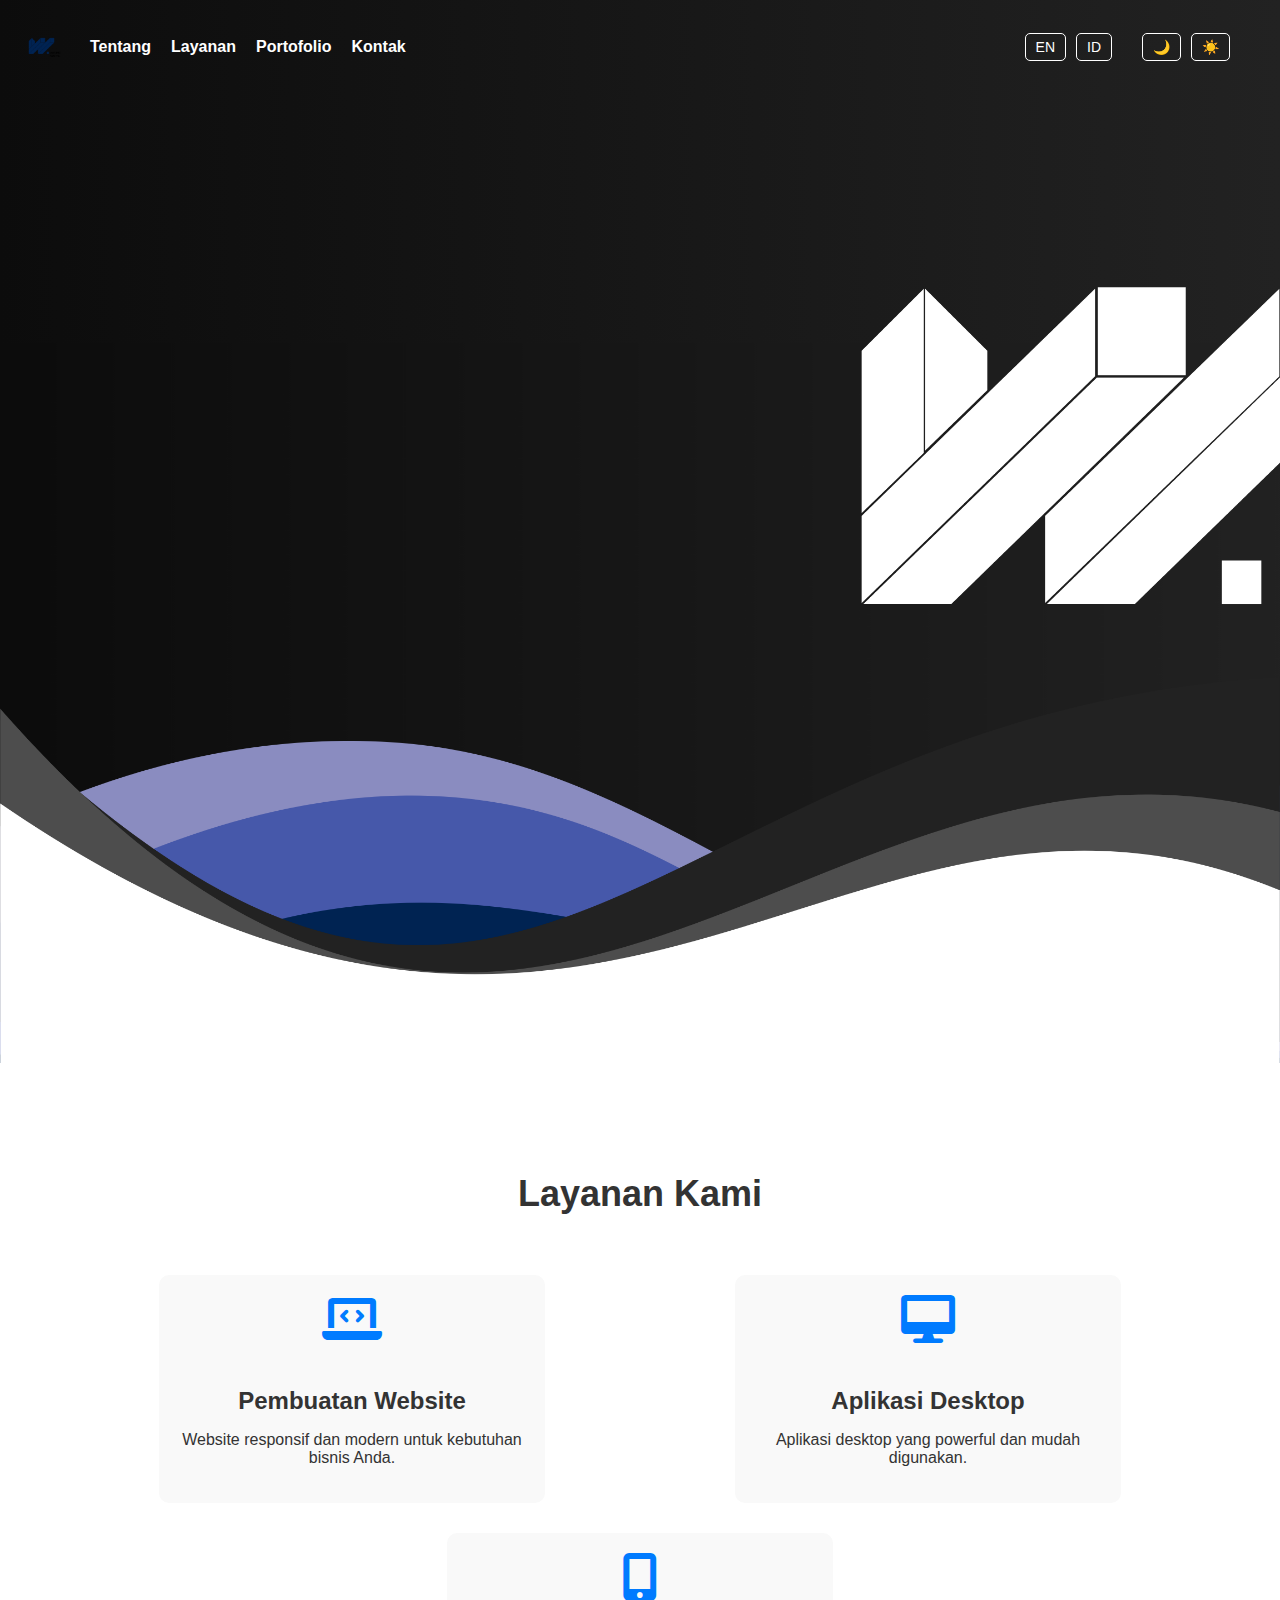
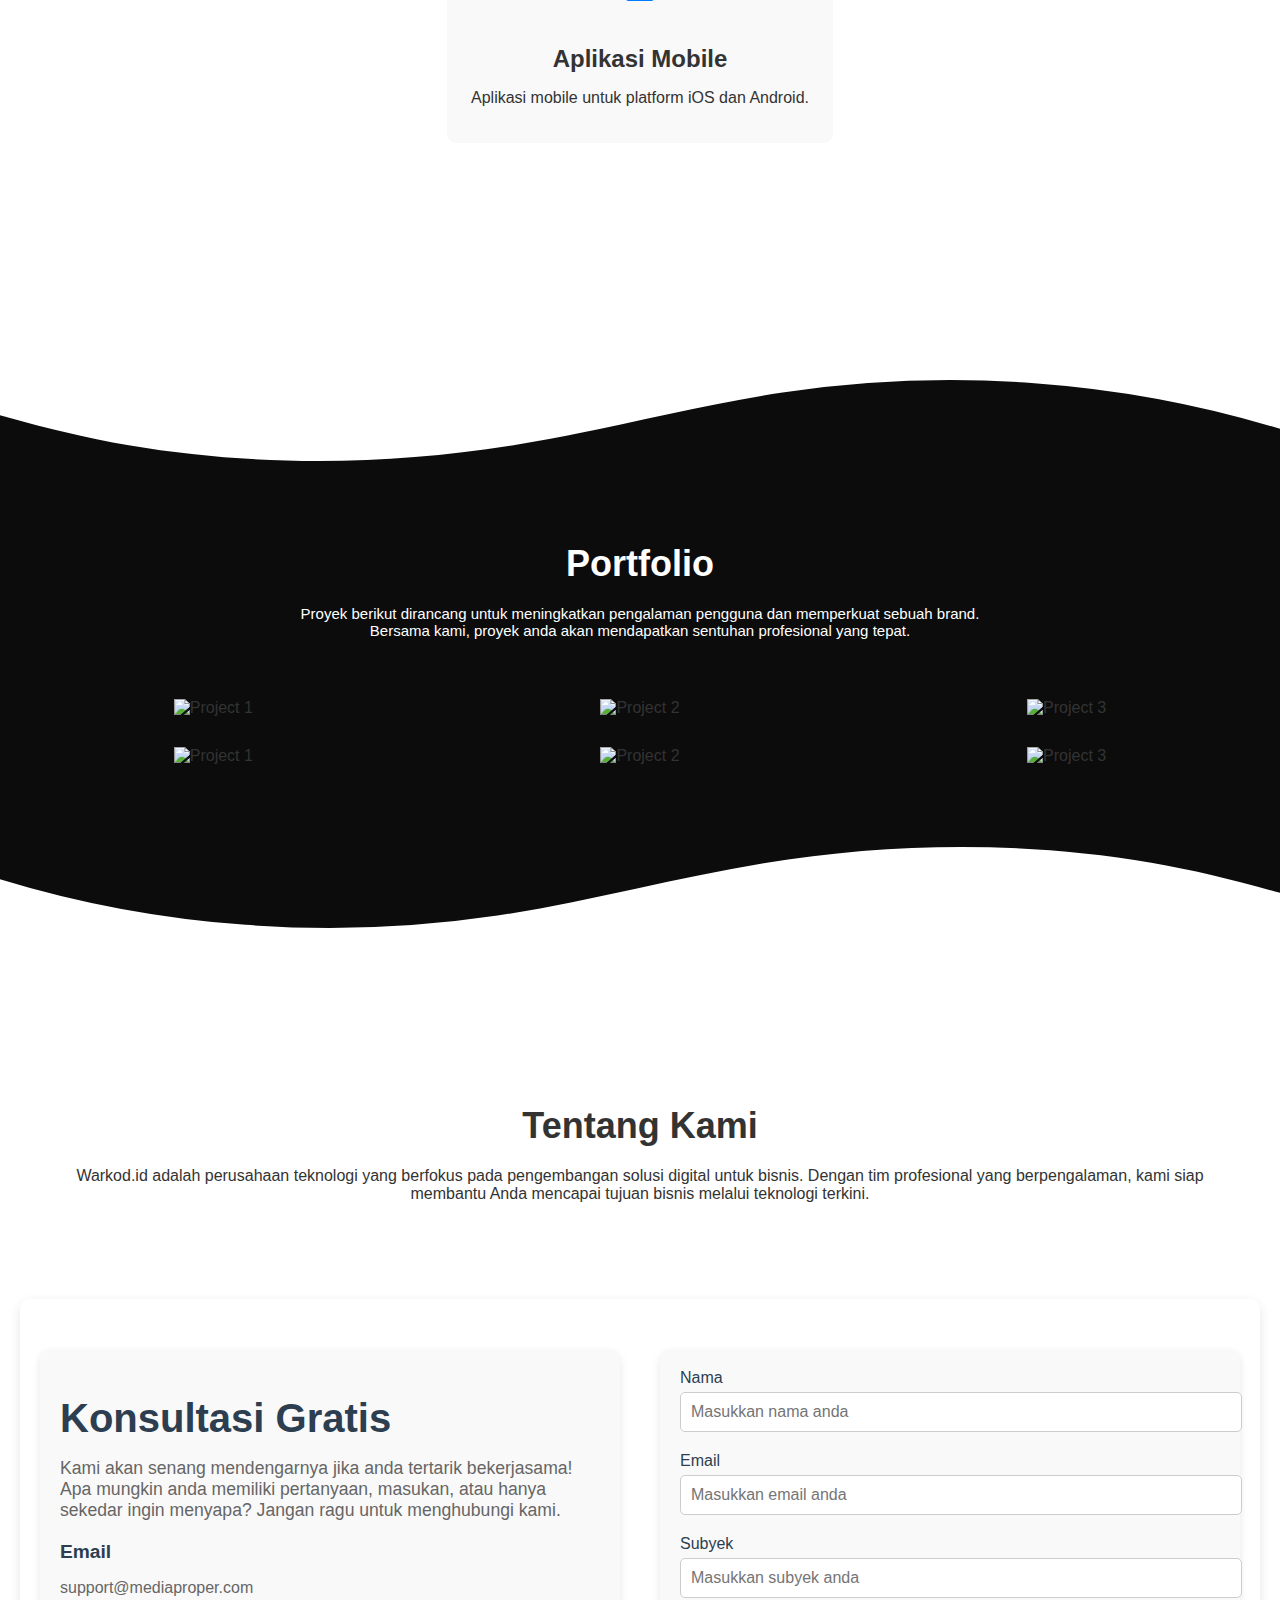
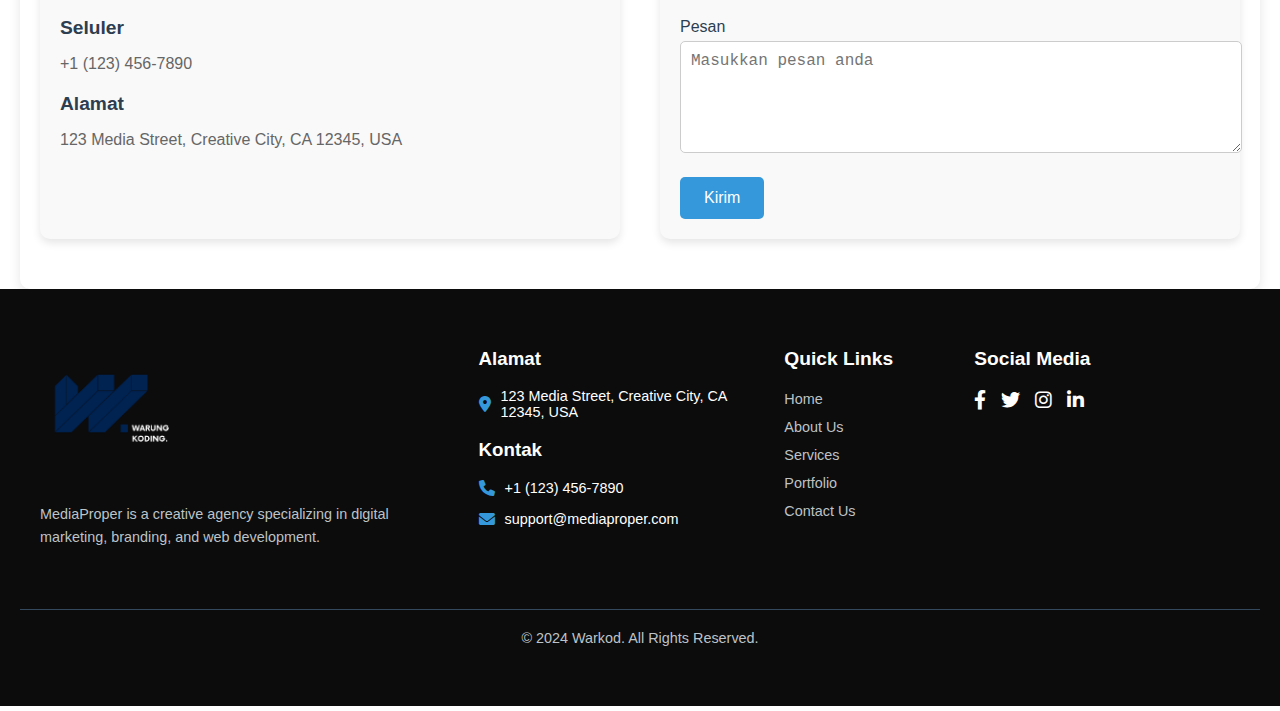
==== index.html @ 96410387 "edit portfolio, contact us and footer. fix bug design wave in porfolio. add overall design" ====
<!DOCTYPE html>
<html lang="id">
<head>
    <meta charset="UTF-8">
    <meta name="viewport" content="width=device-width, initial-scale=1.0">
    <title>WARKOD.ID - Solusi Teknologi untuk Bisnis Anda</title>
    <link rel="stylesheet" href="styles.css">
    <link rel="stylesheet" href="https://cdnjs.cloudflare.com/ajax/libs/font-awesome/6.0.0/css/all.min.css">
    <link rel="stylesheet" href="https://cdnjs.cloudflare.com/ajax/libs/animate.css/4.1.1/animate.min.css">
    <!-- Google Font -->
</head>
<body>
    <!-- Header -->
    <header>
        <div class="header-left">
            <div class="logo">
                <img src="assets/logo.png" alt="Logo">
            </div>
            <nav>
                <ul>
                    <li><a href="#">Tentang</a></li>
                    <li><a href="#">Layanan</a></li>
                    <li><a href="#">Portofolio</a></li>
                    <li><a href="#">Kontak</a></li>
                </ul>
            </nav>
        </div>
        <div class="header-right">
            <div class="language-switcher">
                <button id="lang-en">EN</button>
                <button id="lang-id">ID</button>
            </div>
            <div class="theme-switcher">
                <button id="dark-mode">🌙</button>
                <button id="light-mode">☀️</button>
            </div>
        </div>
    </header>

    <!-- Hero Section -->
    <section id="home" class="hero">
        <div class="hero-container">
            <div class="hero-content">
                <h1 class="animate__animated animate__fadeInUp">Solusi Teknologi untuk Bisnis Anda</h1>
                <p class="animate__animated animate__fadeInUp">Kami menyediakan layanan pembuatan website, aplikasi desktop, dan aplikasi mobile yang inovatif dan berkualitas tinggi.</p>
                <a href="#services" class="cta-button animate__animated animate__fadeInUp">Pelajari Lebih Lanjut</a>
            </div>
            <div class="hero-image">
                <img src="assets/wkid 4.png" alt="Solusi Teknologi" class="animate__animated animate__fadeInDown">
            </div>
        </div>
    </section>

    <!-- Background Transition -->
    <img src="assets/bg.png" alt="" class="background-transition">


    <!-- Layanan -->
    <section id="services" class="services">
        <div class="container">
            <h2 class="animate__animated">Layanan Kami</h2>
            <div class="service-list">
                <div class="service-item animate__animated">
                    <i class="fas fa-laptop-code"></i>
                    <h3>Pembuatan Website</h3>
                    <p>Website responsif dan modern untuk kebutuhan bisnis Anda.</p>
                </div>
                <div class="service-item animate__animated">
                    <i class="fas fa-desktop"></i>
                    <h3>Aplikasi Desktop</h3>
                    <p>Aplikasi desktop yang powerful dan mudah digunakan.</p>
                </div>
                <div class="service-item animate__animated">
                    <i class="fas fa-mobile-alt"></i>
                    <h3>Aplikasi Mobile</h3>
                    <p>Aplikasi mobile untuk platform iOS dan Android.</p>
                </div>
            </div>
        </div>
    </section>

    <!-- Portfolio -->
    <section id="portfolio" class="portfolio">
        <div class="wave">
            <svg data-name="Layer 1" xmlns="http://www.w3.org/2000/svg" viewBox="0 0 1200 120" preserveAspectRatio="none">
                <path d="M321.39,56.44c58-10.79,114.16-30.13,172-41.86,82.39-16.72,168.19-17.73,250.45-.39C823.78,31,906.67,72,985.66,92.83c70.05,18.48,146.53,26.09,214.34,3V0H0V27.35A600.21,600.21,0,0,0,321.39,56.44Z" class="shape-fill"></path>
            </svg>
        </div>
        <div class="container-porto">
            <h2 class="animate__animated">Portfolio</h2>
            <p class="animate__animated">Proyek berikut dirancang untuk meningkatkan pengalaman pengguna dan memperkuat sebuah brand. <br> Bersama kami, proyek anda akan mendapatkan sentuhan profesional yang tepat.</p>
            <div class="portfolio-grid">
                <div class="portfolio-item animate__animated">
                    <img src="assets/project 1.png" alt="Project 1">
                    <div class="overlay">
                        <p>Silva Beauty</p>
                        <a href="#" class="view-button">Lihat Detail</a>
                    </div>
                </div>
                <div class="portfolio-item animate__animated">
                    <img src="assets/project 2.png" alt="Project 2">
                    <div class="overlay">
                        <p>Big Burger</p>
                        <a href="#" class="view-button">Lihat Detail</a>
                    </div>
                </div>
                <div class="portfolio-item animate__animated">
                    <img src="assets/project 3.png" alt="Project 3">
                    <div class="overlay">
                        <p>Buiva Skin</p>
                        <a href="#" class="view-button">Lihat Detail</a>
                    </div>
                </div>
                <div class="portfolio-item animate__animated">
                    <img src="assets/project 4.png" alt="Project 1">
                    <div class="overlay">
                        <p>Borcelle Hotel</p>
                        <a href="#" class="view-button">Lihat Detail</a>
                    </div>
                </div>
                <div class="portfolio-item animate__animated">
                    <img src="assets/project 5.png" alt="Project 2">
                    <div class="overlay">
                        <p>Cretia Furniture</p>
                        <a href="#" class="view-button">Lihat Detail</a>
                    </div>
                </div>
                <div class="portfolio-item animate__animated">
                    <img src="assets/project 6.png" alt="Project 3">
                    <div class="overlay">
                        <p>Larana Fashion</p>
                        <a href="#" class="view-button">Lihat Detail</a>
                    </div>
                </div>
            </div>
        </div>
        <div class="wave-2">
            <svg data-name="Layer 1" xmlns="http://www.w3.org/2000/svg" viewBox="0 0 1200 120" preserveAspectRatio="none">
                <path d="M321.39,56.44c58-10.79,114.16-30.13,172-41.86,82.39-16.72,168.19-17.73,250.45-.39C823.78,31,906.67,72,985.66,92.83c70.05,18.48,146.53,26.09,214.34,3V0H0V27.35A600.21,600.21,0,0,0,321.39,56.44Z" class="shape-fill"></path>
            </svg>
        </div>
    </section>

    <!-- Tentang Kami -->
    <section id="about" class="about">
        <div class="container">
            <h2 class="animate__animated">Tentang Kami</h2>
            <p class="animate__animated">Warkod.id adalah perusahaan teknologi yang berfokus pada pengembangan solusi digital untuk bisnis. Dengan tim profesional yang berpengalaman, kami siap membantu Anda mencapai tujuan bisnis melalui teknologi terkini.</p>
        </div>
    </section>

    <!-- Kontak -->
    <section id="contact" class="contact">
        <div class="contact-container">
            <!-- Informasi Kontak (Sebelah Kiri) -->
            <div class="contact-info">
                <h1>Konsultasi Gratis</h1>
                <p>Kami akan senang mendengarnya jika anda tertarik bekerjasama! Apa mungkin anda memiliki pertanyaan, masukan, atau hanya sekedar ingin menyapa? Jangan ragu untuk menghubungi kami.</p>
                <div class="info-item">
                    <h3>Email</h3>
                    <p>support@mediaproper.com</p>
                </div>
                <div class="info-item">
                    <h3>Seluler</h3>
                    <p>+1 (123) 456-7890</p>
                </div>
                <div class="info-item">
                    <h3>Alamat</h3>
                    <p>123 Media Street, Creative City, CA 12345, USA</p>
                </div>
            </div>

            <!-- Form Kontak (Sebelah Kanan) -->
            <div class="contact-form">
                <form id="contactForm">
                    <div class="form-group">
                        <label for="name">Nama</label>
                        <input type="text" id="name" name="name" placeholder="Masukkan nama anda" required>
                    </div>
                    <div class="form-group">
                        <label for="email">Email</label>
                        <input type="email" id="email" name="email" placeholder="Masukkan email anda" required>
                    </div>
                    <div class="form-group">
                        <label for="subject">Subyek</label>
                        <input type="text" id="subject" name="subject" placeholder="Masukkan subyek anda" required>
                    </div>
                    <div class="form-group">
                        <label for="message">Pesan</label>
                        <textarea id="message" name="message" rows="5" placeholder="Masukkan pesan anda" required></textarea>
                    </div>
                    <button type="submit" class="submit-btn">Kirim</button>
                </form>
            </div>
        </div>
    </section>

    <!-- Footer -->
    <footer class="footer">
        <div class="footer-container">
            <!-- Bagian Logo: Logo dan Deskripsi -->
            <div class="footer-logo">
                <div class="footer-img">
                    <img src="assets/footer-logo.png" alt="MediaProper Logo">
                </div>
                <p class="footer-description">
                    MediaProper is a creative agency specializing in digital marketing, branding, and web development.
                </p>
            </div>

            <!-- Bagian Kiri: Kontak -->
            <div class="footer-left">
                <h3>Alamat</h3>
                <ul class="footer-contact-info">
                    <li><i class="fas fa-map-marker-alt"></i> 123 Media Street, Creative City, CA 12345, USA</li>
                </ul>
                <h3>Kontak</h3>
                <ul class="footer-contact-info">
                    <li><i class="fas fa-phone"></i> +1 (123) 456-7890</li>
                    <li><i class="fas fa-envelope"></i> support@mediaproper.com</li>
                </ul>
            </div>

            <!-- Bagian Tengah: Link Cepat -->
            <div class="footer-middle">
                <h3>Quick Links</h3>
                <ul class="footer-links">
                    <li><a href="#">Home</a></li>
                    <li><a href="#">About Us</a></li>
                    <li><a href="#">Services</a></li>
                    <li><a href="#">Portfolio</a></li>
                    <li><a href="#">Contact Us</a></li>
                </ul>
            </div>

            <!-- Bagian Kanan: Kontak -->
            <div class="footer-right">
                <h3>Social Media</h3>
                <div class="social-icons">
                    <a href="#" class="social-icon"><i class="fab fa-facebook-f"></i></a>
                    <a href="#" class="social-icon"><i class="fab fa-twitter"></i></a>
                    <a href="#" class="social-icon"><i class="fab fa-instagram"></i></a>
                    <a href="#" class="social-icon"><i class="fab fa-linkedin-in"></i></a>
                </div>
            </div>
        </div>

        <!-- Bagian Bawah: Copyright -->
        <div class="footer-bottom">
            <p>&copy; 2024 Warkod. All Rights Reserved.</p>
        </div>
    </footer>

    <script src="scripts.js"></script>
</body>
</html>
---- styles.css ----
/* General Styles */
body {
    font-family: 'Helvetica', 'Arial', sans-serif;
    margin: 0;
    padding: 0;
    box-sizing: border-box;
    color: #333;
}

.container {
    width: 90%;
    max-width: 1200px;
    margin: 0 auto;
}

/* Header Styles */
header {
    display: flex;
    justify-content: space-between;
    align-items: center;
    padding: 20px;
    background: linear-gradient(to right, #0c0c0c, #222222); /* Default background color */
    color: white;
    transition: background 0.3s ease;
    position: sticky; /* Keeps header fixed at the top */
    top: 0;
    z-index: 1000; /* Ensures header stays on top of other content */
}

/* Left side of the header */
.header-left {
    display: flex;
    align-items: center;
}

.logo img {
    max-height: 50px;
    margin-right: 20px;
}

nav ul {
    display: flex;
    list-style: none;
    padding: 0;
    margin: 0;
}

nav ul li {
    margin-right: 20px;
}

nav ul li:last-child {
    margin-right: 0;
}

nav ul li a {
    text-decoration: none;
    color: white;
    position: relative;
    font-size: 16px;
    font-weight: 600;
    transition: color 0.3s ease;
}

nav ul li a::after {
    content: '';
    position: absolute;
    width: 0;
    height: 2px;
    background-color: #fff;
    bottom: -4px;
    left: 0;
    transition: width 0.3s ease;
}

nav ul li a:hover::after {
    width: 100%; /* Show the underline on hover */
}

/* Right side of the header */
.header-right {
    display: flex;
    align-items: center;
}

.language-switcher,
.theme-switcher {
    display: flex;
    margin-right: 20px;
}

button {
    background: none;
    border: 1px solid #fff;
    color: white;
    padding: 5px 10px;
    margin-right: 10px;
    cursor: pointer;
    font-size: 14px;
    border-radius: 5px;
    transition: background 0.3s ease, color 0.3s ease;
}

button:hover {
    border-style: inset;
    background-color: #fff;
    color: #222222;
}

/* Sticky header color change */
header.sticky {
    background: white; /* Change to white when scrolled */
    color: #333; /* Change text color to dark for better visibility */
    box-shadow: 0 4px 6px rgba(0, 0, 0, 0.1);
}

header.sticky nav ul li a {
    color: #333; /* Change text color for links in the sticky header */
}

header.sticky nav ul li a::after {
    content: '';
    position: absolute;
    width: 0;
    height: 2px;
    background-color: #222222;
    bottom: -4px;
    left: 0;
    transition: width 0.3s ease;
}

header.sticky nav ul li a:hover::after {
    width: 100%; /* Show the underline on hover */
}

header.sticky button {
    color: #222222; 
    border: 1px solid #222222;
}

header.sticky button:hover {
    border-style: inset;
    background-color: #222222; /* Hover color change */
    color: #fff;
}

/* Media Query for responsiveness */
@media (max-width: 768px) {
    header {
        flex-direction: column;
        text-align: center;
    }

    .header-left {
        margin-bottom: 20px;
    }

    .header-right {
        margin-top: 20px;
    }

    nav ul {
        flex-direction: column;
        margin-top: 20px;
    }

    nav ul li {
        margin-bottom: 10px;
    }
}


/* Hero Section */
.hero-container {
    max-width: 1200px;
    margin: 0 auto;
    padding: 0 20px;
    display: flex;
    align-items: center;
    justify-content: space-between;
}

.hero {
    background: linear-gradient(to right, #0c0c0c, #222222);
    color: #fff;
    padding: 0;
}

.hero h1 {
    font-size: 48px;
    margin-bottom: 20px;
}

.hero p {
    font-size: 18px;
    margin-bottom: 40px;
}

.hero-content {
    max-width: 600px;
}

.hero-content h1 {
    font-size: 2.5rem;
    margin-bottom: 20px;
    color: #fff;
}

.hero-content p {
    font-size: 1.2rem;
    margin-bottom: 30px;
    color: #fff;
}

.cta-button {
    background-color: #fff;
    color: #222222;
    padding: 15px 30px;
    text-decoration: none;
    border-radius: 5px;
    font-weight: 600;
    transition: background-color 0.3s ease, color 0.3s ease;
}

.cta-button:hover {
    border-style: inset;
    background-color: #222222;
    color: #fff;
}

.hero-image {
    position: relative;
    margin-right: -70px;
}

.hero-image img {
    max-width: 100%;
    height: auto;
    margin: 0;
    padding: 0;
    border-radius: 10px;
}

/* Background Transition */
.background-transition {
    width: 100%; /* Agar gambar mengisi lebar layar */
    height: auto; /* Menjaga proporsi gambar */
    display: block; /* Menghilangkan jarak bawah otomatis dari gambar */
    margin-top: -450px; /* Menambahkan jarak di atas dan bawah gambar pembatas */
}

/* Services Section */
.services {
    padding: 80px 0;
    text-align: center;
}

.services h2 {
    font-size: 36px;
    margin-bottom: 60px;
}

.service-list {
    display: flex;
    justify-content: space-around;
    flex-wrap: wrap;
}

.service-item {
    width: 30%;
    margin-bottom: 30px;
    padding: 20px;
    background-color: #f9f9f9;
    border-radius: 10px;
    transition: transform 0.3s ease, box-shadow 0.3s ease;
}

.service-item:hover {
    transform: translateY(-10px);
    box-shadow: 0 10px 20px rgba(0, 0, 0, 0.1);
}

.service-item i {
    font-size: 48px;
    color: #007BFF;
    margin-bottom: 20px;
}

.service-item h3 {
    font-size: 24px;
    margin-bottom: 10px;
}

/* Wave */
.wave {
    position: relative;  /* Mengatur posisi relatif untuk kontrol lebih lanjut */
    bottom: 0;
    left: 0;
    width: 100%;
    overflow: hidden;
    line-height: 0;
    transform: rotate(180deg);
    z-index: 1;  /* Menjaga agar wave tetap di bawah konten */
}

.wave svg {
    position: relative;
    display: block;
    width: calc(145% + 1.3px);
    height: 150px;
}

.wave .shape-fill {
    fill: #0c0c0c;
}

/* Portfolio Section */
.container-porto {
    background: #0c0c0c;
    width: 100%;
    padding-top: 50px;  /* Memberi sedikit ruang agar tidak tertutup wave */
    padding-left: 0;
    padding-bottom: 50px;
}

.portfolio {
    padding: 60px 0 0;  /* Padding atas yang lebih besar agar tidak tertutup wave */
    text-align: center;
}

.portfolio h2 {
    font-size: 36px;
    margin-bottom: 20px;
    color: #fff;
}

.portfolio p {
    font-size: 15px;
    padding-top: 0;
    margin-bottom: 60px;
    color: #fff;
}

.portfolio-grid {
    display: flex;
    justify-content: space-around;
    flex-wrap: wrap;
}

.portfolio-item {
    width: 30%;
    margin-bottom: 30px;
    position: relative;
    overflow: hidden;
    border-radius: 10px;
}

.portfolio-item img {
    width: 100%;
    height: auto;
    transition: transform 0.3s ease;
}

.portfolio-item:hover img {
    transform: scale(1.1);
}

.portfolio-item .overlay {
    position: absolute;
    top: 0;
    left: 0;
    width: 100%;
    height: 100%;
    background-color: rgba(78, 78, 78, 0.8);
    display: flex;
    flex-direction: column;
    justify-content: center;
    align-items: center;
    opacity: 0;
    transition: opacity 0.3s ease;
}

.portfolio-item:hover .overlay {
    opacity: 1;
}

.portfolio-item .overlay p {
    color: #fff;
    font-size: 20px;
    margin-bottom: 10px;
}

.portfolio-item .overlay .view-button {
    background-color: #fff;
    color: #222222;
    padding: 10px 20px;
    text-decoration: none;
    border-radius: 5px;
    font-weight: 600;
    transition: background-color 0.3s ease, color 0.3s ease;
}

.portfolio-item .overlay .view-button:hover {
    background-color: #222222;
    color: #fff;
}

/* Wave 2 - Di bawah Portfolio */
.wave-2 {
    bottom: 0;  /* Menempatkan wave 2 di bawah section portfolio */
    left: 0;
    width: 100%;  /* Lebar wave 2 mengikuti lebar layar */
    overflow: hidden;
    line-height: 0;
    z-index: 1;  /* Menjaga wave 2 di bawah konten portfolio */
}

.wave-2 svg {
    position: relative;
    display: block;
    width: calc(145% + 1.3px);  /* Membuat wave memenuhi lebar layar */
    height: 150px;  /* Tinggi wave kedua */
}

.wave-2 .shape-fill {
    fill: #0C0C0C;  /* Warna wave kedua */
}

/* About Section */
.about {
    padding: 80px 0;
    text-align: center;
}

.about h2 {
    font-size: 36px;
    margin-bottom: 20px;
}

/* Contact Section */
.contact {
    padding: 50px 20px;
    background-color: #fff;
    max-width: 1200px;
    margin: 0 auto;
    box-shadow: 0 4px 12px rgba(0, 0, 0, 0.1);
    border-radius: 10px;
}

.contact-container {
    display: flex;
    gap: 40px; /* Jarak antara informasi kontak dan form */
}

/* Informasi Kontak (Sebelah Kiri) */
.contact-info {
    flex: 1; /* Mengisi 50% dari container */
    padding: 20px;
    background-color: #f9f9f9;
    border-radius: 10px;
    box-shadow: 0 4px 8px rgba(0, 0, 0, 0.1);
}

.contact-info h1 {
    font-size: 2.5rem;
    margin-bottom: 10px;
    color: #2c3e50;
}

.contact-info p {
    font-size: 1.1rem;
    color: #666;
    margin-bottom: 20px;
}

.info-item {
    margin-bottom: 20px;
}

.info-item h3 {
    font-size: 1.2rem;
    margin-bottom: 5px;
    color: #2c3e50;
}

.info-item p {
    font-size: 1rem;
    color: #666;
}

/* Form Kontak (Sebelah Kanan) */
.contact-form {
    flex: 1; /* Mengisi 50% dari container */
    padding: 20px;
    background-color: #f9f9f9;
    border-radius: 10px;
    box-shadow: 0 4px 8px rgba(0, 0, 0, 0.1);
}

.form-group {
    margin-bottom: 20px;
}

.form-group label {
    display: block;
    font-size: 1rem;
    margin-bottom: 5px;
    color: #2c3e50;
}

.form-group input,
.form-group textarea {
    width: 100%;
    padding: 10px;
    font-size: 1rem;
    border: 1px solid #ccc;
    border-radius: 5px;
    background-color: #fff;
    transition: border-color 0.3s ease;
}

.form-group input:focus,
.form-group textarea:focus {
    border-color: #3498db;
    outline: none;
}

.submit-btn {
    background-color: #3498db;
    color: #fff;
    padding: 12px 24px;
    font-size: 1rem;
    border: none;
    border-radius: 5px;
    cursor: pointer;
    transition: background-color 0.3s ease;
}

.submit-btn:hover {
    background-color: #2980b9;
}

/* Responsif untuk Layar Kecil */
@media (max-width: 768px) {
    .contact-container {
        flex-direction: column; /* Mengubah layout menjadi vertikal */
    }

    .contact-info,
    .contact-form {
        flex: 1 1 100%; /* Mengisi 100% lebar pada layar kecil */
    }
}

/* Footer */
.footer {
    background-color: #0C0C0C;
    color: #fff;
    padding: 40px 20px;
}

.footer-container {
    display: flex;
    flex-wrap: wrap;
    gap: 40px;
    max-width: 1200px;
    margin: 0 auto;
}

/* Bagian Logo: Logo dan Deskripsi */
.footer-logo {
    flex: 1.5;
    min-width: 250px;
}

.footer-img img {
    width: 150px;
    height: auto;
}

.footer-description {
    font-size: 0.9rem;
    line-height: 1.6;
    margin: 20px 0;
    color: #bdc3c7;
}

/* Bagian Kiri: Kontak */
.footer-left {
    flex: 1;
    min-width: 150px;
}

.footer-contact-info {
    list-style: none;
    padding: 0;
    background: #0C0C0C;
}

.footer-contact-info li {
    margin-bottom: 15px;
    font-size: 0.9rem;
    color: #fff;
    display: flex;
    align-items: center;
    gap: 10px;
}

.footer-contact-info i {
    font-size: 1rem;
    color: #3498db;
}

/* Bagian Tengah: Link Cepat */
.footer-middle {
    flex: 0.5;
    min-width: 150px;
}

.footer-middle h3,
.footer-right h3 {
    font-size: 1.2rem;
    margin-bottom: 20px;
    color: #fff;
}

.footer-links {
    list-style: none;
    padding: 0;
}

.footer-links li {
    margin-bottom: 10px;
}

.footer-links a {
    color: #bdc3c7;
    text-decoration: none;
    font-size: 0.9rem;
    transition: color 0.3s ease;
}

.footer-links a:hover {
    color: #3498db;
}

/* Bagian Kanan: Kontak */
.footer-right {
    flex: 1;
    min-width: 250px;
}

.social-icons {
    display: flex;
    gap: 15px;
}

.social-icons .social-icon {
    color: #fff;
    font-size: 1.2rem;
    transition: color 0.3s ease;
}

.social-icons .social-icon:hover {
    color: #3498db;
}

/* Bagian Bawah: Copyright */
.footer-bottom {
    text-align: center;
    padding: 20px 0;
    border-top: 1px solid #34495e;
    margin-top: 40px;
}

.footer-bottom p {
    margin: 0;
    font-size: 0.9rem;
    color: #bdc3c7;
}

/* Responsif untuk Layar Kecil */
@media (max-width: 768px) {
    .footer-container {
        flex-direction: column;
        gap: 20px;
    }

    .footer-left,
    .footer-middle,
    .footer-right {
        text-align: center;
    }

    .social-icons {
        justify-content: center;
    }

    .footer-links,
    .contact-info {
        text-align: center;
    }
}

/* Smooth Scroll Transition */
html {
    scroll-behavior: smooth;
}
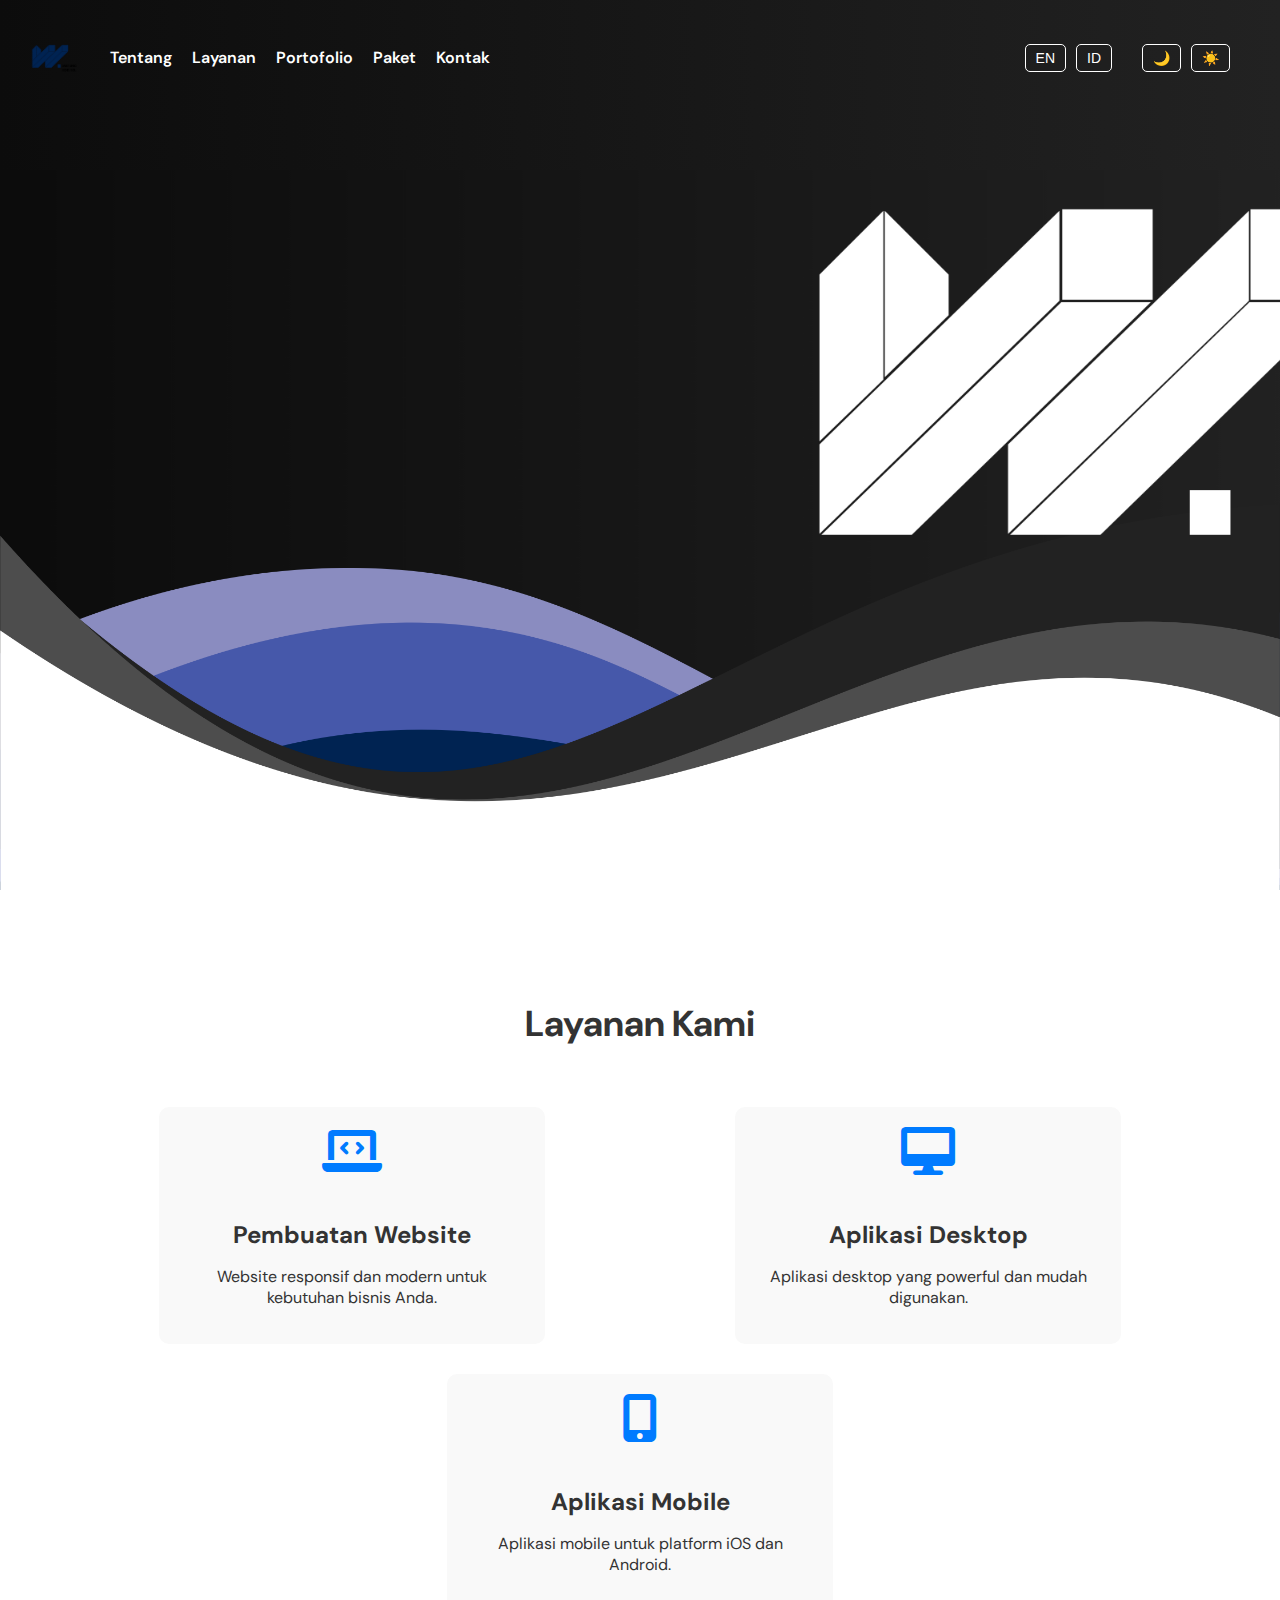
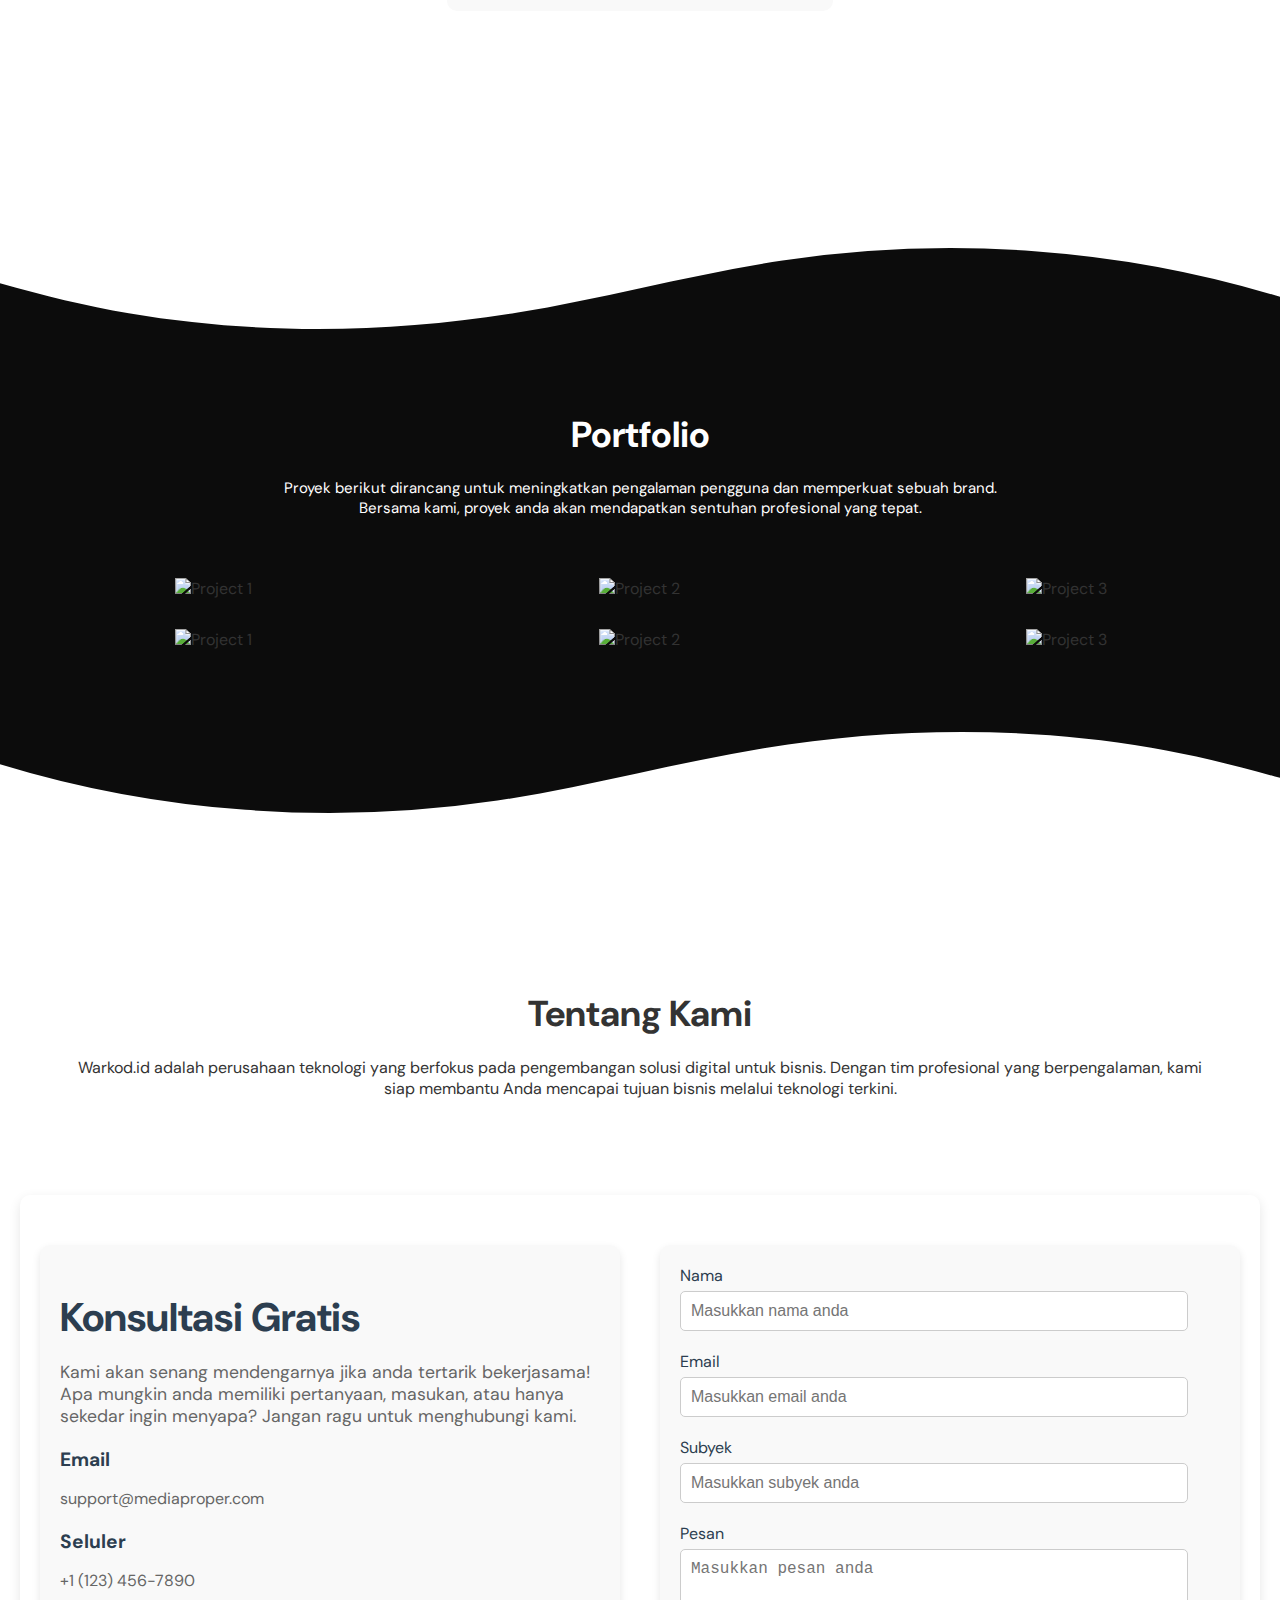
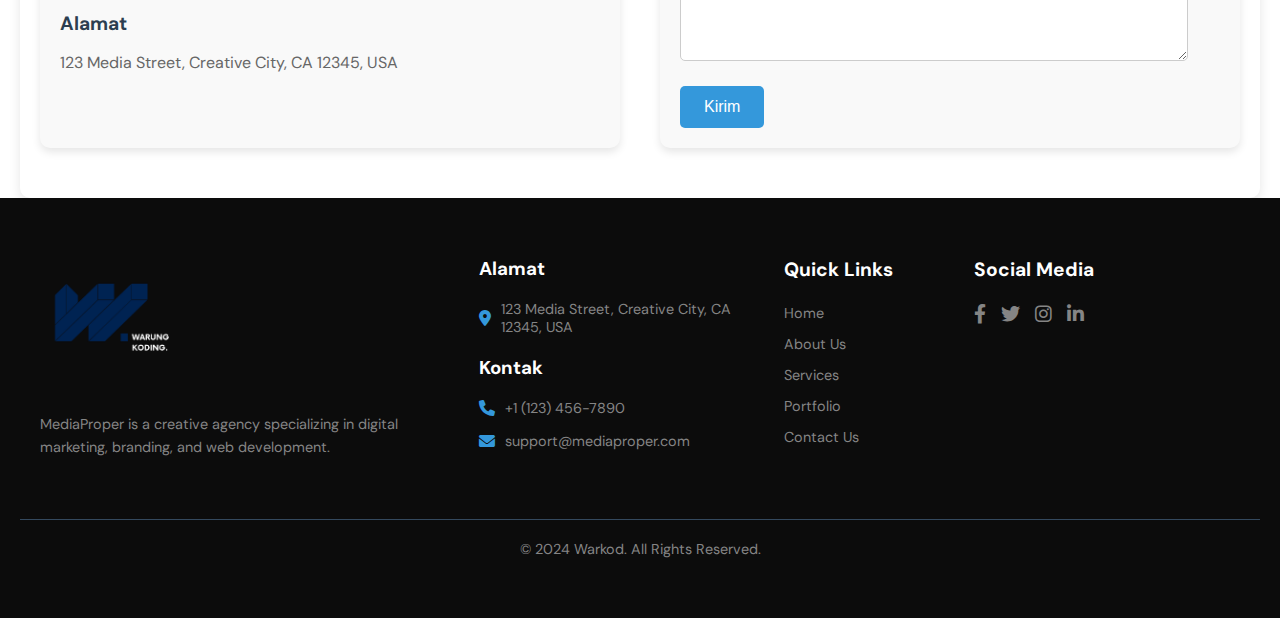
==== commit fa7cd934: "update homepage" ====
--- a/index.html
+++ b/index.html
@@ -4,10 +4,14 @@
     <meta charset="UTF-8">
     <meta name="viewport" content="width=device-width, initial-scale=1.0">
     <title>WARKOD.ID - Solusi Teknologi untuk Bisnis Anda</title>
+    <link rel="icon" href="assets/footer-logo.png" type="image/x-icon">
     <link rel="stylesheet" href="styles.css">
     <link rel="stylesheet" href="https://cdnjs.cloudflare.com/ajax/libs/font-awesome/6.0.0/css/all.min.css">
     <link rel="stylesheet" href="https://cdnjs.cloudflare.com/ajax/libs/animate.css/4.1.1/animate.min.css">
     <!-- Google Font -->
+    <link rel="preconnect" href="https://fonts.googleapis.com">
+    <link rel="preconnect" href="https://fonts.gstatic.com" crossorigin>
+    <link href="https://fonts.googleapis.com/css2?family=DM+Sans:ital,opsz,wght@0,9..40,100..1000;1,9..40,100..1000&family=Playfair+Display:ital,wght@0,400..900;1,400..900&display=swap" rel="stylesheet">
 </head>
 <body>
     <!-- Header -->
@@ -21,6 +25,7 @@
                     <li><a href="#">Tentang</a></li>
                     <li><a href="#">Layanan</a></li>
                     <li><a href="#">Portofolio</a></li>
+                    <li><a href="#">Paket</a></li>
                     <li><a href="#">Kontak</a></li>
                 </ul>
             </nav>
@@ -41,12 +46,17 @@
     <section id="home" class="hero">
         <div class="hero-container">
             <div class="hero-content">
-                <h1 class="animate__animated animate__fadeInUp">Solusi Teknologi untuk Bisnis Anda</h1>
-                <p class="animate__animated animate__fadeInUp">Kami menyediakan layanan pembuatan website, aplikasi desktop, dan aplikasi mobile yang inovatif dan berkualitas tinggi.</p>
-                <a href="#services" class="cta-button animate__animated animate__fadeInUp">Pelajari Lebih Lanjut</a>
+                <h1 class="animate__animated animate__fadeInUp">Solusi Teknologi Digitalmu Hanya<span class="highlight">Dalam Hitungan Menit!</span></h1>
+                <p class="animate__animated animate__fadeInUp">Dapatkan website, aplikasi desktop, dan aplikasi mobile anda sekarang dengan mudah, terpercaya, inovatif dan berkualitas tinggi.</p>
+                <ul class="animate__animated animate__fadeInUp">
+                    <li><i class="fa-solid fa-check"></i>Konsultasi keluhan dan kebutuhan 100% gratis</li>
+                    <li><i class="fa-solid fa-check"></i>Mampu menyesuaikan kebutuhan anda</li>
+                    <li><i class="fa-solid fa-check"></i>Bayar 10% di awal, sisa dibayarkan ketika produk sudah jadi</li>
+                  </ul>
+                <a href="#services" class="cta-button animate__animated animate__fadeInUp">Konsultasi Sekarang</a>
             </div>
             <div class="hero-image">
-                <img src="assets/wkid 4.png" alt="Solusi Teknologi" class="animate__animated animate__fadeInDown">
+                <img src="assets/hero-logo.png" alt="Solusi Teknologi" class="animate__animated animate__fadeInDown">
             </div>
         </div>
     </section>
--- a/styles.css
+++ b/styles.css
@@ -1,6 +1,6 @@
 /* General Styles */
 body {
-    font-family: 'Helvetica', 'Arial', sans-serif;
+    font-family: 'DM Sans', sans-serif;
     margin: 0;
     padding: 0;
     box-sizing: border-box;
@@ -34,7 +34,7 @@
 }
 
 .logo img {
-    max-height: 50px;
+    max-height: 70px;
     margin-right: 20px;
 }
 
@@ -198,6 +198,7 @@
 
 .hero-content {
     max-width: 600px;
+    margin-top: -50px; /* Menggeser konten ke atas */
 }
 
 .hero-content h1 {
@@ -209,8 +210,40 @@
 .hero-content p {
     font-size: 1.2rem;
     margin-bottom: 30px;
-    color: #fff;
-}
+    color: #d6d6d6;
+}
+
+.highlight {
+    background-color: #fff;  /* Warna latar belakang putih */
+    color: #222222;             /* Warna teks hitam */
+    padding: 1px 10px;       /* Memberikan ruang di sekitar teks */
+    border-radius: 10px;      /* Menambahkan sudut yang melengkung */
+    margin-left: 10px;
+}
+  
+
+.hero ul {
+    list-style-type: none; /* Menghapus bullet points default */
+    padding-left: 0;       /* Menghapus padding kiri */
+    margin: 0;             /* Menghapus margin jika ada */
+    margin-bottom: 40px;
+}
+  
+.hero li {
+    color: #d6d6d6;              /* Mengubah warna teks menjadi putih */
+    font-size: 18px;          /* Menyesuaikan ukuran font sesuai kebutuhan */
+    line-height: 1.5;         /* Memberikan jarak antar baris */
+    margin-bottom: 10px;      /* Memberikan jarak antar item dalam list */
+    display: flex;
+    align-items: center;      /* Menyelaraskan ikon dan teks secara vertikal */
+}
+  
+.hero li i {
+    color: #d6d6d6;              /* Mengubah warna ikon menjadi putih */
+    margin-right: 10px;       /* Memberikan jarak antara ikon dan teks */
+    font-size: 22px;          /* Menyesuaikan ukuran ikon */
+}
+  
 
 .cta-button {
     background-color: #fff;
@@ -235,6 +268,7 @@
 
 .hero-image img {
     max-width: 100%;
+    max-height: 500px;
     height: auto;
     margin: 0;
     padding: 0;
@@ -510,7 +544,7 @@
 
 .form-group input,
 .form-group textarea {
-    width: 100%;
+    width: 90%;
     padding: 10px;
     font-size: 1rem;
     border: 1px solid #ccc;
@@ -582,7 +616,7 @@
     font-size: 0.9rem;
     line-height: 1.6;
     margin: 20px 0;
-    color: #bdc3c7;
+    color: #858585;
 }
 
 /* Bagian Kiri: Kontak */
@@ -600,7 +634,7 @@
 .footer-contact-info li {
     margin-bottom: 15px;
     font-size: 0.9rem;
-    color: #fff;
+    color: #858585;
     display: flex;
     align-items: center;
     gap: 10px;
@@ -634,7 +668,7 @@
 }
 
 .footer-links a {
-    color: #bdc3c7;
+    color: #858585;
     text-decoration: none;
     font-size: 0.9rem;
     transition: color 0.3s ease;
@@ -656,7 +690,7 @@
 }
 
 .social-icons .social-icon {
-    color: #fff;
+    color: #858585;
     font-size: 1.2rem;
     transition: color 0.3s ease;
 }
@@ -676,7 +710,7 @@
 .footer-bottom p {
     margin: 0;
     font-size: 0.9rem;
-    color: #bdc3c7;
+    color: #858585;
 }
 
 /* Responsif untuk Layar Kecil */
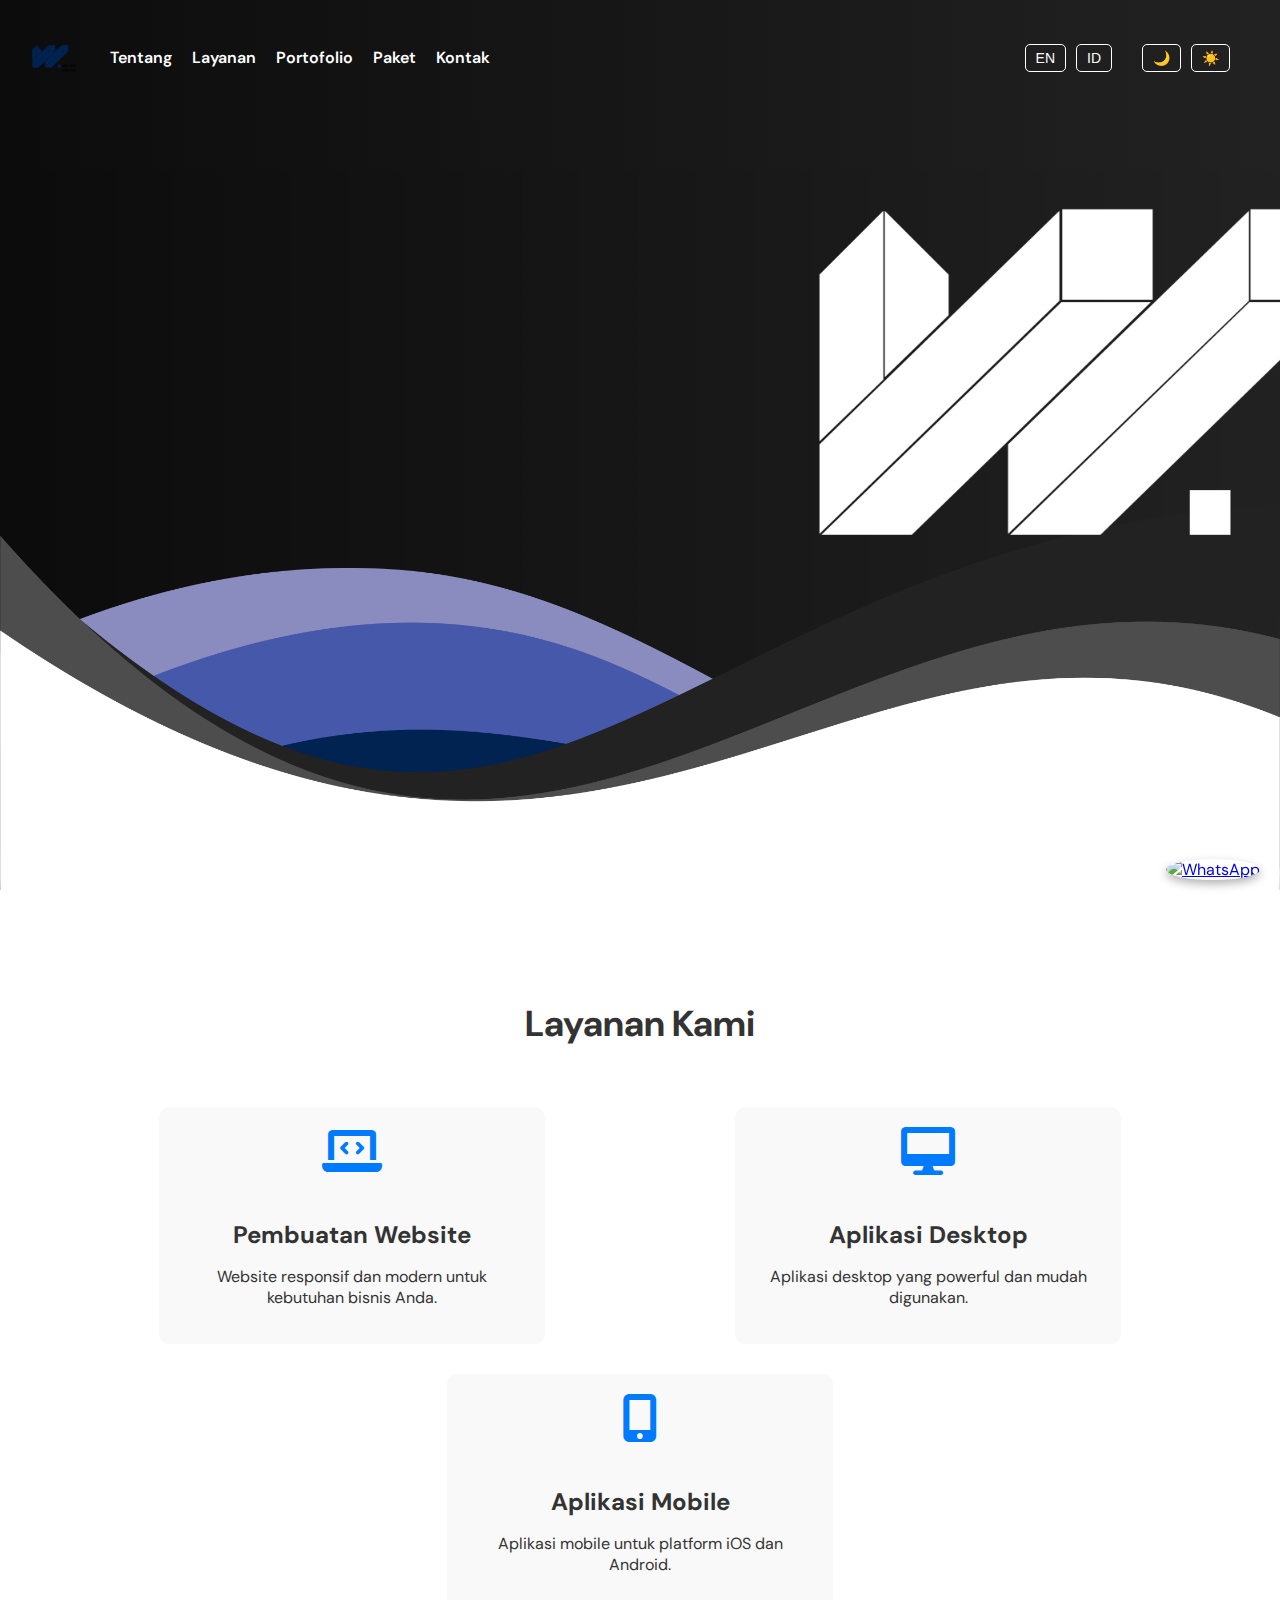
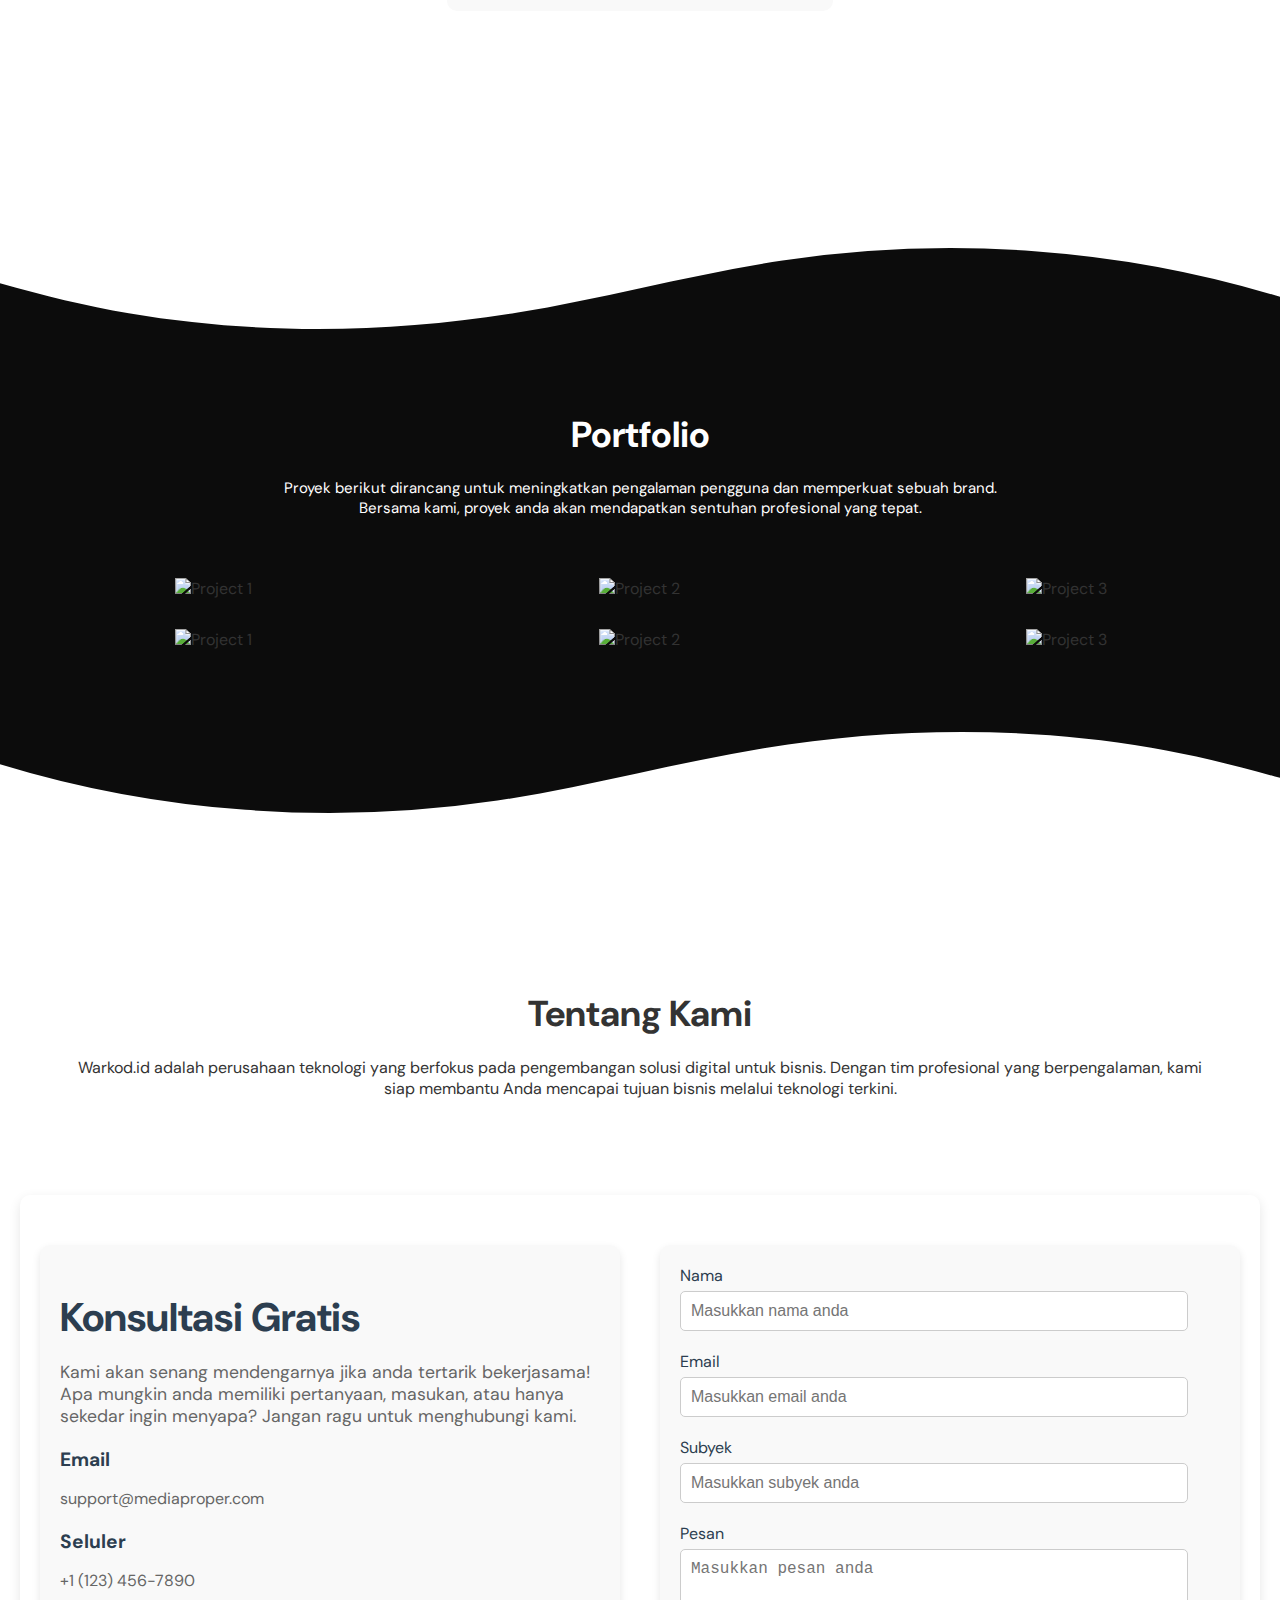
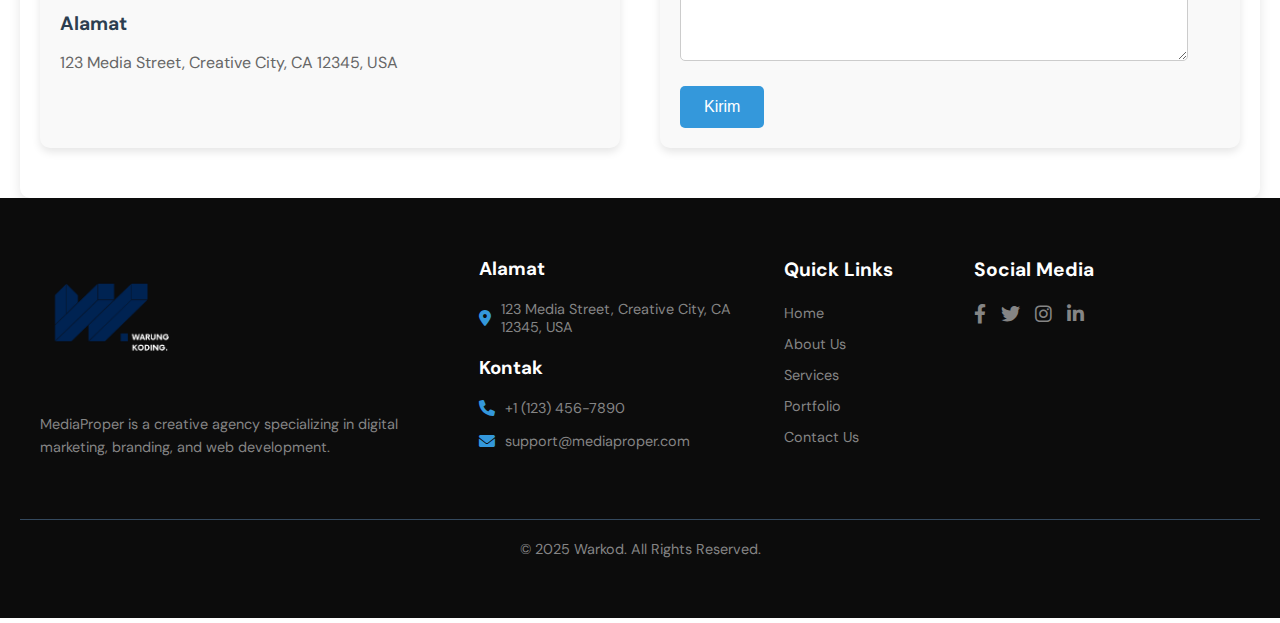
==== commit 4a680910: "Add fitur whatsapp icon" ====
--- a/index.html
+++ b/index.html
@@ -1,266 +1,371 @@
 <!DOCTYPE html>
 <html lang="id">
-<head>
-    <meta charset="UTF-8">
-    <meta name="viewport" content="width=device-width, initial-scale=1.0">
+  <head>
+    <meta charset="UTF-8" />
+    <meta name="viewport" content="width=device-width, initial-scale=1.0" />
     <title>WARKOD.ID - Solusi Teknologi untuk Bisnis Anda</title>
-    <link rel="icon" href="assets/footer-logo.png" type="image/x-icon">
-    <link rel="stylesheet" href="styles.css">
-    <link rel="stylesheet" href="https://cdnjs.cloudflare.com/ajax/libs/font-awesome/6.0.0/css/all.min.css">
-    <link rel="stylesheet" href="https://cdnjs.cloudflare.com/ajax/libs/animate.css/4.1.1/animate.min.css">
+    <link rel="icon" href="assets/footer-logo.png" type="image/x-icon" />
+    <link rel="stylesheet" href="styles.css" />
+    <link
+      rel="stylesheet"
+      href="https://cdnjs.cloudflare.com/ajax/libs/font-awesome/6.0.0/css/all.min.css"
+    />
+    <link
+      rel="stylesheet"
+      href="https://cdnjs.cloudflare.com/ajax/libs/animate.css/4.1.1/animate.min.css"
+    />
     <!-- Google Font -->
-    <link rel="preconnect" href="https://fonts.googleapis.com">
-    <link rel="preconnect" href="https://fonts.gstatic.com" crossorigin>
-    <link href="https://fonts.googleapis.com/css2?family=DM+Sans:ital,opsz,wght@0,9..40,100..1000;1,9..40,100..1000&family=Playfair+Display:ital,wght@0,400..900;1,400..900&display=swap" rel="stylesheet">
-</head>
-<body>
+    <link rel="preconnect" href="https://fonts.googleapis.com" />
+    <link rel="preconnect" href="https://fonts.gstatic.com" crossorigin />
+    <link
+      href="https://fonts.googleapis.com/css2?family=DM+Sans:ital,opsz,wght@0,9..40,100..1000;1,9..40,100..1000&family=Playfair+Display:ital,wght@0,400..900;1,400..900&display=swap"
+      rel="stylesheet"
+    />
+  </head>
+  <body>
     <!-- Header -->
     <header>
-        <div class="header-left">
-            <div class="logo">
-                <img src="assets/logo.png" alt="Logo">
-            </div>
-            <nav>
-                <ul>
-                    <li><a href="#">Tentang</a></li>
-                    <li><a href="#">Layanan</a></li>
-                    <li><a href="#">Portofolio</a></li>
-                    <li><a href="#">Paket</a></li>
-                    <li><a href="#">Kontak</a></li>
-                </ul>
-            </nav>
-        </div>
-        <div class="header-right">
-            <div class="language-switcher">
-                <button id="lang-en">EN</button>
-                <button id="lang-id">ID</button>
-            </div>
-            <div class="theme-switcher">
-                <button id="dark-mode">🌙</button>
-                <button id="light-mode">☀️</button>
-            </div>
-        </div>
+      <div class="header-left">
+        <div class="logo">
+          <img src="assets/logo.png" alt="Logo" />
+        </div>
+        <nav>
+          <ul>
+            <li><a href="#">Tentang</a></li>
+            <li><a href="#">Layanan</a></li>
+            <li><a href="#">Portofolio</a></li>
+            <li><a href="#">Paket</a></li>
+            <li><a href="#">Kontak</a></li>
+          </ul>
+        </nav>
+      </div>
+      <div class="header-right">
+        <div class="language-switcher">
+          <button id="lang-en">EN</button>
+          <button id="lang-id">ID</button>
+        </div>
+        <div class="theme-switcher">
+          <button id="dark-mode">🌙</button>
+          <button id="light-mode">☀️</button>
+        </div>
+      </div>
     </header>
 
     <!-- Hero Section -->
     <section id="home" class="hero">
-        <div class="hero-container">
-            <div class="hero-content">
-                <h1 class="animate__animated animate__fadeInUp">Solusi Teknologi Digitalmu Hanya<span class="highlight">Dalam Hitungan Menit!</span></h1>
-                <p class="animate__animated animate__fadeInUp">Dapatkan website, aplikasi desktop, dan aplikasi mobile anda sekarang dengan mudah, terpercaya, inovatif dan berkualitas tinggi.</p>
-                <ul class="animate__animated animate__fadeInUp">
-                    <li><i class="fa-solid fa-check"></i>Konsultasi keluhan dan kebutuhan 100% gratis</li>
-                    <li><i class="fa-solid fa-check"></i>Mampu menyesuaikan kebutuhan anda</li>
-                    <li><i class="fa-solid fa-check"></i>Bayar 10% di awal, sisa dibayarkan ketika produk sudah jadi</li>
-                  </ul>
-                <a href="#services" class="cta-button animate__animated animate__fadeInUp">Konsultasi Sekarang</a>
-            </div>
-            <div class="hero-image">
-                <img src="assets/hero-logo.png" alt="Solusi Teknologi" class="animate__animated animate__fadeInDown">
-            </div>
-        </div>
+      <div class="hero-container">
+        <div class="hero-content">
+          <h1 class="animate__animated animate__fadeInUp">
+            Solusi Teknologi Digitalmu Hanya<span class="highlight"
+              >Dalam Hitungan Menit!</span
+            >
+          </h1>
+          <p class="animate__animated animate__fadeInUp">
+            Dapatkan website, aplikasi desktop, dan aplikasi mobile anda
+            sekarang dengan mudah, terpercaya, inovatif dan berkualitas tinggi.
+          </p>
+          <ul class="animate__animated animate__fadeInUp">
+            <li>
+              <i class="fa-solid fa-check"></i>Konsultasi keluhan dan kebutuhan
+              100% gratis
+            </li>
+            <li>
+              <i class="fa-solid fa-check"></i>Mampu menyesuaikan kebutuhan anda
+            </li>
+            <li>
+              <i class="fa-solid fa-check"></i>Bayar 10% di awal, sisa
+              dibayarkan ketika produk sudah jadi
+            </li>
+          </ul>
+          <a
+            href="#services"
+            class="cta-button animate__animated animate__fadeInUp"
+            >Konsultasi Sekarang</a
+          >
+        </div>
+        <div class="hero-image">
+          <img
+            src="assets/hero-logo.png"
+            alt="Solusi Teknologi"
+            class="animate__animated animate__fadeInDown"
+          />
+        </div>
+      </div>
     </section>
 
     <!-- Background Transition -->
-    <img src="assets/bg.png" alt="" class="background-transition">
-
+    <img src="assets/bg.png" alt="" class="background-transition" />
 
     <!-- Layanan -->
     <section id="services" class="services">
-        <div class="container">
-            <h2 class="animate__animated">Layanan Kami</h2>
-            <div class="service-list">
-                <div class="service-item animate__animated">
-                    <i class="fas fa-laptop-code"></i>
-                    <h3>Pembuatan Website</h3>
-                    <p>Website responsif dan modern untuk kebutuhan bisnis Anda.</p>
-                </div>
-                <div class="service-item animate__animated">
-                    <i class="fas fa-desktop"></i>
-                    <h3>Aplikasi Desktop</h3>
-                    <p>Aplikasi desktop yang powerful dan mudah digunakan.</p>
-                </div>
-                <div class="service-item animate__animated">
-                    <i class="fas fa-mobile-alt"></i>
-                    <h3>Aplikasi Mobile</h3>
-                    <p>Aplikasi mobile untuk platform iOS dan Android.</p>
-                </div>
-            </div>
-        </div>
+      <div class="container">
+        <h2 class="animate__animated">Layanan Kami</h2>
+        <div class="service-list">
+          <div class="service-item animate__animated">
+            <i class="fas fa-laptop-code"></i>
+            <h3>Pembuatan Website</h3>
+            <p>Website responsif dan modern untuk kebutuhan bisnis Anda.</p>
+          </div>
+          <div class="service-item animate__animated">
+            <i class="fas fa-desktop"></i>
+            <h3>Aplikasi Desktop</h3>
+            <p>Aplikasi desktop yang powerful dan mudah digunakan.</p>
+          </div>
+          <div class="service-item animate__animated">
+            <i class="fas fa-mobile-alt"></i>
+            <h3>Aplikasi Mobile</h3>
+            <p>Aplikasi mobile untuk platform iOS dan Android.</p>
+          </div>
+        </div>
+      </div>
     </section>
 
     <!-- Portfolio -->
     <section id="portfolio" class="portfolio">
-        <div class="wave">
-            <svg data-name="Layer 1" xmlns="http://www.w3.org/2000/svg" viewBox="0 0 1200 120" preserveAspectRatio="none">
-                <path d="M321.39,56.44c58-10.79,114.16-30.13,172-41.86,82.39-16.72,168.19-17.73,250.45-.39C823.78,31,906.67,72,985.66,92.83c70.05,18.48,146.53,26.09,214.34,3V0H0V27.35A600.21,600.21,0,0,0,321.39,56.44Z" class="shape-fill"></path>
-            </svg>
-        </div>
-        <div class="container-porto">
-            <h2 class="animate__animated">Portfolio</h2>
-            <p class="animate__animated">Proyek berikut dirancang untuk meningkatkan pengalaman pengguna dan memperkuat sebuah brand. <br> Bersama kami, proyek anda akan mendapatkan sentuhan profesional yang tepat.</p>
-            <div class="portfolio-grid">
-                <div class="portfolio-item animate__animated">
-                    <img src="assets/project 1.png" alt="Project 1">
-                    <div class="overlay">
-                        <p>Silva Beauty</p>
-                        <a href="#" class="view-button">Lihat Detail</a>
-                    </div>
-                </div>
-                <div class="portfolio-item animate__animated">
-                    <img src="assets/project 2.png" alt="Project 2">
-                    <div class="overlay">
-                        <p>Big Burger</p>
-                        <a href="#" class="view-button">Lihat Detail</a>
-                    </div>
-                </div>
-                <div class="portfolio-item animate__animated">
-                    <img src="assets/project 3.png" alt="Project 3">
-                    <div class="overlay">
-                        <p>Buiva Skin</p>
-                        <a href="#" class="view-button">Lihat Detail</a>
-                    </div>
-                </div>
-                <div class="portfolio-item animate__animated">
-                    <img src="assets/project 4.png" alt="Project 1">
-                    <div class="overlay">
-                        <p>Borcelle Hotel</p>
-                        <a href="#" class="view-button">Lihat Detail</a>
-                    </div>
-                </div>
-                <div class="portfolio-item animate__animated">
-                    <img src="assets/project 5.png" alt="Project 2">
-                    <div class="overlay">
-                        <p>Cretia Furniture</p>
-                        <a href="#" class="view-button">Lihat Detail</a>
-                    </div>
-                </div>
-                <div class="portfolio-item animate__animated">
-                    <img src="assets/project 6.png" alt="Project 3">
-                    <div class="overlay">
-                        <p>Larana Fashion</p>
-                        <a href="#" class="view-button">Lihat Detail</a>
-                    </div>
-                </div>
-            </div>
-        </div>
-        <div class="wave-2">
-            <svg data-name="Layer 1" xmlns="http://www.w3.org/2000/svg" viewBox="0 0 1200 120" preserveAspectRatio="none">
-                <path d="M321.39,56.44c58-10.79,114.16-30.13,172-41.86,82.39-16.72,168.19-17.73,250.45-.39C823.78,31,906.67,72,985.66,92.83c70.05,18.48,146.53,26.09,214.34,3V0H0V27.35A600.21,600.21,0,0,0,321.39,56.44Z" class="shape-fill"></path>
-            </svg>
-        </div>
+      <div class="wave">
+        <svg
+          data-name="Layer 1"
+          xmlns="http://www.w3.org/2000/svg"
+          viewBox="0 0 1200 120"
+          preserveAspectRatio="none"
+        >
+          <path
+            d="M321.39,56.44c58-10.79,114.16-30.13,172-41.86,82.39-16.72,168.19-17.73,250.45-.39C823.78,31,906.67,72,985.66,92.83c70.05,18.48,146.53,26.09,214.34,3V0H0V27.35A600.21,600.21,0,0,0,321.39,56.44Z"
+            class="shape-fill"
+          ></path>
+        </svg>
+      </div>
+      <div class="container-porto">
+        <h2 class="animate__animated">Portfolio</h2>
+        <p class="animate__animated">
+          Proyek berikut dirancang untuk meningkatkan pengalaman pengguna dan
+          memperkuat sebuah brand. <br />
+          Bersama kami, proyek anda akan mendapatkan sentuhan profesional yang
+          tepat.
+        </p>
+        <div class="portfolio-grid">
+          <div class="portfolio-item animate__animated">
+            <img src="assets/project 1.png" alt="Project 1" />
+            <div class="overlay">
+              <p>Silva Beauty</p>
+              <a href="#" class="view-button">Lihat Detail</a>
+            </div>
+          </div>
+          <div class="portfolio-item animate__animated">
+            <img src="assets/project 2.png" alt="Project 2" />
+            <div class="overlay">
+              <p>Big Burger</p>
+              <a href="#" class="view-button">Lihat Detail</a>
+            </div>
+          </div>
+          <div class="portfolio-item animate__animated">
+            <img src="assets/project 3.png" alt="Project 3" />
+            <div class="overlay">
+              <p>Buiva Skin</p>
+              <a href="#" class="view-button">Lihat Detail</a>
+            </div>
+          </div>
+          <div class="portfolio-item animate__animated">
+            <img src="assets/project 4.png" alt="Project 1" />
+            <div class="overlay">
+              <p>Borcelle Hotel</p>
+              <a href="#" class="view-button">Lihat Detail</a>
+            </div>
+          </div>
+          <div class="portfolio-item animate__animated">
+            <img src="assets/project 5.png" alt="Project 2" />
+            <div class="overlay">
+              <p>Cretia Furniture</p>
+              <a href="#" class="view-button">Lihat Detail</a>
+            </div>
+          </div>
+          <div class="portfolio-item animate__animated">
+            <img src="assets/project 6.png" alt="Project 3" />
+            <div class="overlay">
+              <p>Larana Fashion</p>
+              <a href="#" class="view-button">Lihat Detail</a>
+            </div>
+          </div>
+        </div>
+      </div>
+      <div class="wave-2">
+        <svg
+          data-name="Layer 1"
+          xmlns="http://www.w3.org/2000/svg"
+          viewBox="0 0 1200 120"
+          preserveAspectRatio="none"
+        >
+          <path
+            d="M321.39,56.44c58-10.79,114.16-30.13,172-41.86,82.39-16.72,168.19-17.73,250.45-.39C823.78,31,906.67,72,985.66,92.83c70.05,18.48,146.53,26.09,214.34,3V0H0V27.35A600.21,600.21,0,0,0,321.39,56.44Z"
+            class="shape-fill"
+          ></path>
+        </svg>
+      </div>
     </section>
 
     <!-- Tentang Kami -->
     <section id="about" class="about">
-        <div class="container">
-            <h2 class="animate__animated">Tentang Kami</h2>
-            <p class="animate__animated">Warkod.id adalah perusahaan teknologi yang berfokus pada pengembangan solusi digital untuk bisnis. Dengan tim profesional yang berpengalaman, kami siap membantu Anda mencapai tujuan bisnis melalui teknologi terkini.</p>
-        </div>
+      <div class="container">
+        <h2 class="animate__animated">Tentang Kami</h2>
+        <p class="animate__animated">
+          Warkod.id adalah perusahaan teknologi yang berfokus pada pengembangan
+          solusi digital untuk bisnis. Dengan tim profesional yang
+          berpengalaman, kami siap membantu Anda mencapai tujuan bisnis melalui
+          teknologi terkini.
+        </p>
+      </div>
     </section>
 
     <!-- Kontak -->
     <section id="contact" class="contact">
-        <div class="contact-container">
-            <!-- Informasi Kontak (Sebelah Kiri) -->
-            <div class="contact-info">
-                <h1>Konsultasi Gratis</h1>
-                <p>Kami akan senang mendengarnya jika anda tertarik bekerjasama! Apa mungkin anda memiliki pertanyaan, masukan, atau hanya sekedar ingin menyapa? Jangan ragu untuk menghubungi kami.</p>
-                <div class="info-item">
-                    <h3>Email</h3>
-                    <p>support@mediaproper.com</p>
-                </div>
-                <div class="info-item">
-                    <h3>Seluler</h3>
-                    <p>+1 (123) 456-7890</p>
-                </div>
-                <div class="info-item">
-                    <h3>Alamat</h3>
-                    <p>123 Media Street, Creative City, CA 12345, USA</p>
-                </div>
-            </div>
-
-            <!-- Form Kontak (Sebelah Kanan) -->
-            <div class="contact-form">
-                <form id="contactForm">
-                    <div class="form-group">
-                        <label for="name">Nama</label>
-                        <input type="text" id="name" name="name" placeholder="Masukkan nama anda" required>
-                    </div>
-                    <div class="form-group">
-                        <label for="email">Email</label>
-                        <input type="email" id="email" name="email" placeholder="Masukkan email anda" required>
-                    </div>
-                    <div class="form-group">
-                        <label for="subject">Subyek</label>
-                        <input type="text" id="subject" name="subject" placeholder="Masukkan subyek anda" required>
-                    </div>
-                    <div class="form-group">
-                        <label for="message">Pesan</label>
-                        <textarea id="message" name="message" rows="5" placeholder="Masukkan pesan anda" required></textarea>
-                    </div>
-                    <button type="submit" class="submit-btn">Kirim</button>
-                </form>
-            </div>
-        </div>
+      <div class="contact-container">
+        <!-- Informasi Kontak (Sebelah Kiri) -->
+        <div class="contact-info">
+          <h1>Konsultasi Gratis</h1>
+          <p>
+            Kami akan senang mendengarnya jika anda tertarik bekerjasama! Apa
+            mungkin anda memiliki pertanyaan, masukan, atau hanya sekedar ingin
+            menyapa? Jangan ragu untuk menghubungi kami.
+          </p>
+          <div class="info-item">
+            <h3>Email</h3>
+            <p>support@mediaproper.com</p>
+          </div>
+          <div class="info-item">
+            <h3>Seluler</h3>
+            <p>+1 (123) 456-7890</p>
+          </div>
+          <div class="info-item">
+            <h3>Alamat</h3>
+            <p>123 Media Street, Creative City, CA 12345, USA</p>
+          </div>
+        </div>
+
+        <!-- Form Kontak (Sebelah Kanan) -->
+        <div class="contact-form">
+          <form id="contactForm">
+            <div class="form-group">
+              <label for="name">Nama</label>
+              <input
+                type="text"
+                id="name"
+                name="name"
+                placeholder="Masukkan nama anda"
+                required
+              />
+            </div>
+            <div class="form-group">
+              <label for="email">Email</label>
+              <input
+                type="email"
+                id="email"
+                name="email"
+                placeholder="Masukkan email anda"
+                required
+              />
+            </div>
+            <div class="form-group">
+              <label for="subject">Subyek</label>
+              <input
+                type="text"
+                id="subject"
+                name="subject"
+                placeholder="Masukkan subyek anda"
+                required
+              />
+            </div>
+            <div class="form-group">
+              <label for="message">Pesan</label>
+              <textarea
+                id="message"
+                name="message"
+                rows="5"
+                placeholder="Masukkan pesan anda"
+                required
+              ></textarea>
+            </div>
+            <button type="submit" class="submit-btn">Kirim</button>
+          </form>
+        </div>
+      </div>
     </section>
 
     <!-- Footer -->
     <footer class="footer">
-        <div class="footer-container">
-            <!-- Bagian Logo: Logo dan Deskripsi -->
-            <div class="footer-logo">
-                <div class="footer-img">
-                    <img src="assets/footer-logo.png" alt="MediaProper Logo">
-                </div>
-                <p class="footer-description">
-                    MediaProper is a creative agency specializing in digital marketing, branding, and web development.
-                </p>
-            </div>
-
-            <!-- Bagian Kiri: Kontak -->
-            <div class="footer-left">
-                <h3>Alamat</h3>
-                <ul class="footer-contact-info">
-                    <li><i class="fas fa-map-marker-alt"></i> 123 Media Street, Creative City, CA 12345, USA</li>
-                </ul>
-                <h3>Kontak</h3>
-                <ul class="footer-contact-info">
-                    <li><i class="fas fa-phone"></i> +1 (123) 456-7890</li>
-                    <li><i class="fas fa-envelope"></i> support@mediaproper.com</li>
-                </ul>
-            </div>
-
-            <!-- Bagian Tengah: Link Cepat -->
-            <div class="footer-middle">
-                <h3>Quick Links</h3>
-                <ul class="footer-links">
-                    <li><a href="#">Home</a></li>
-                    <li><a href="#">About Us</a></li>
-                    <li><a href="#">Services</a></li>
-                    <li><a href="#">Portfolio</a></li>
-                    <li><a href="#">Contact Us</a></li>
-                </ul>
-            </div>
-
-            <!-- Bagian Kanan: Kontak -->
-            <div class="footer-right">
-                <h3>Social Media</h3>
-                <div class="social-icons">
-                    <a href="#" class="social-icon"><i class="fab fa-facebook-f"></i></a>
-                    <a href="#" class="social-icon"><i class="fab fa-twitter"></i></a>
-                    <a href="#" class="social-icon"><i class="fab fa-instagram"></i></a>
-                    <a href="#" class="social-icon"><i class="fab fa-linkedin-in"></i></a>
-                </div>
-            </div>
-        </div>
-
-        <!-- Bagian Bawah: Copyright -->
-        <div class="footer-bottom">
-            <p>&copy; 2024 Warkod. All Rights Reserved.</p>
-        </div>
+      <div class="footer-container">
+        <!-- Bagian Logo: Logo dan Deskripsi -->
+        <div class="footer-logo">
+          <div class="footer-img">
+            <img src="assets/footer-logo.png" alt="MediaProper Logo" />
+          </div>
+          <p class="footer-description">
+            MediaProper is a creative agency specializing in digital marketing,
+            branding, and web development.
+          </p>
+        </div>
+
+        <!-- Bagian Kiri: Kontak -->
+        <div class="footer-left">
+          <h3>Alamat</h3>
+          <ul class="footer-contact-info">
+            <li>
+              <i class="fas fa-map-marker-alt"></i> 123 Media Street, Creative
+              City, CA 12345, USA
+            </li>
+          </ul>
+          <h3>Kontak</h3>
+          <ul class="footer-contact-info">
+            <li><i class="fas fa-phone"></i> +1 (123) 456-7890</li>
+            <li><i class="fas fa-envelope"></i> support@mediaproper.com</li>
+          </ul>
+        </div>
+
+        <!-- Bagian Tengah: Link Cepat -->
+        <div class="footer-middle">
+          <h3>Quick Links</h3>
+          <ul class="footer-links">
+            <li><a href="#">Home</a></li>
+            <li><a href="#">About Us</a></li>
+            <li><a href="#">Services</a></li>
+            <li><a href="#">Portfolio</a></li>
+            <li><a href="#">Contact Us</a></li>
+          </ul>
+        </div>
+
+        <!-- Bagian Kanan: Kontak -->
+        <div class="footer-right">
+          <h3>Social Media</h3>
+          <div class="social-icons">
+            <a href="#" class="social-icon"
+              ><i class="fab fa-facebook-f"></i
+            ></a>
+            <a href="#" class="social-icon"><i class="fab fa-twitter"></i></a>
+            <a href="#" class="social-icon"><i class="fab fa-instagram"></i></a>
+            <a href="#" class="social-icon"
+              ><i class="fab fa-linkedin-in"></i
+            ></a>
+          </div>
+        </div>
+      </div>
+
+      <!-- Bagian Bawah: Copyright -->
+      <div class="footer-bottom">
+        <p>&copy; 2025 Warkod. All Rights Reserved.</p>
+      </div>
     </footer>
 
+    <a
+      href="https://wa.me/6281234567890?text=Halo,%20saya%20tertarik%20dengan%20jasa%20software%20Anda.%20Bisakah%20saya%20mendapatkan%20informasi%20lebih%20lanjut?"
+      class="whatsapp-float"
+      target="_blank"
+    >
+      <div class="whatsapp-tooltip">Chat dengan kami</div>
+      <img
+        src="https://upload.wikimedia.org/wikipedia/commons/6/6b/WhatsApp.svg"
+        alt="WhatsApp"
+      />
+    </a>
+
     <script src="scripts.js"></script>
-</body>
-</html>+  </body>
+</html>
--- a/styles.css
+++ b/styles.css
@@ -1,742 +1,793 @@
 /* General Styles */
 body {
-    font-family: 'DM Sans', sans-serif;
-    margin: 0;
-    padding: 0;
-    box-sizing: border-box;
-    color: #333;
+  font-family: "DM Sans", sans-serif;
+  margin: 0;
+  padding: 0;
+  box-sizing: border-box;
+  color: #333;
 }
 
 .container {
-    width: 90%;
-    max-width: 1200px;
-    margin: 0 auto;
+  width: 90%;
+  max-width: 1200px;
+  margin: 0 auto;
 }
 
 /* Header Styles */
 header {
-    display: flex;
-    justify-content: space-between;
-    align-items: center;
-    padding: 20px;
-    background: linear-gradient(to right, #0c0c0c, #222222); /* Default background color */
-    color: white;
-    transition: background 0.3s ease;
-    position: sticky; /* Keeps header fixed at the top */
-    top: 0;
-    z-index: 1000; /* Ensures header stays on top of other content */
+  display: flex;
+  justify-content: space-between;
+  align-items: center;
+  padding: 20px;
+  background: linear-gradient(
+    to right,
+    #0c0c0c,
+    #222222
+  ); /* Default background color */
+  color: white;
+  transition: background 0.3s ease;
+  position: sticky; /* Keeps header fixed at the top */
+  top: 0;
+  z-index: 1000; /* Ensures header stays on top of other content */
 }
 
 /* Left side of the header */
 .header-left {
-    display: flex;
-    align-items: center;
+  display: flex;
+  align-items: center;
 }
 
 .logo img {
-    max-height: 70px;
-    margin-right: 20px;
+  max-height: 70px;
+  margin-right: 20px;
 }
 
 nav ul {
-    display: flex;
-    list-style: none;
-    padding: 0;
-    margin: 0;
+  display: flex;
+  list-style: none;
+  padding: 0;
+  margin: 0;
 }
 
 nav ul li {
-    margin-right: 20px;
+  margin-right: 20px;
 }
 
 nav ul li:last-child {
-    margin-right: 0;
+  margin-right: 0;
 }
 
 nav ul li a {
-    text-decoration: none;
-    color: white;
-    position: relative;
-    font-size: 16px;
-    font-weight: 600;
-    transition: color 0.3s ease;
+  text-decoration: none;
+  color: white;
+  position: relative;
+  font-size: 16px;
+  font-weight: 600;
+  transition: color 0.3s ease;
 }
 
 nav ul li a::after {
-    content: '';
-    position: absolute;
-    width: 0;
-    height: 2px;
-    background-color: #fff;
-    bottom: -4px;
-    left: 0;
-    transition: width 0.3s ease;
+  content: "";
+  position: absolute;
+  width: 0;
+  height: 2px;
+  background-color: #fff;
+  bottom: -4px;
+  left: 0;
+  transition: width 0.3s ease;
 }
 
 nav ul li a:hover::after {
-    width: 100%; /* Show the underline on hover */
+  width: 100%; /* Show the underline on hover */
 }
 
 /* Right side of the header */
 .header-right {
-    display: flex;
-    align-items: center;
+  display: flex;
+  align-items: center;
 }
 
 .language-switcher,
 .theme-switcher {
-    display: flex;
-    margin-right: 20px;
+  display: flex;
+  margin-right: 20px;
 }
 
 button {
-    background: none;
-    border: 1px solid #fff;
-    color: white;
-    padding: 5px 10px;
-    margin-right: 10px;
-    cursor: pointer;
-    font-size: 14px;
-    border-radius: 5px;
-    transition: background 0.3s ease, color 0.3s ease;
+  background: none;
+  border: 1px solid #fff;
+  color: white;
+  padding: 5px 10px;
+  margin-right: 10px;
+  cursor: pointer;
+  font-size: 14px;
+  border-radius: 5px;
+  transition: background 0.3s ease, color 0.3s ease;
 }
 
 button:hover {
-    border-style: inset;
-    background-color: #fff;
-    color: #222222;
+  border-style: inset;
+  background-color: #fff;
+  color: #222222;
 }
 
 /* Sticky header color change */
 header.sticky {
-    background: white; /* Change to white when scrolled */
-    color: #333; /* Change text color to dark for better visibility */
-    box-shadow: 0 4px 6px rgba(0, 0, 0, 0.1);
+  background: white; /* Change to white when scrolled */
+  color: #333; /* Change text color to dark for better visibility */
+  box-shadow: 0 4px 6px rgba(0, 0, 0, 0.1);
 }
 
 header.sticky nav ul li a {
-    color: #333; /* Change text color for links in the sticky header */
+  color: #333; /* Change text color for links in the sticky header */
 }
 
 header.sticky nav ul li a::after {
-    content: '';
-    position: absolute;
-    width: 0;
-    height: 2px;
-    background-color: #222222;
-    bottom: -4px;
-    left: 0;
-    transition: width 0.3s ease;
+  content: "";
+  position: absolute;
+  width: 0;
+  height: 2px;
+  background-color: #222222;
+  bottom: -4px;
+  left: 0;
+  transition: width 0.3s ease;
 }
 
 header.sticky nav ul li a:hover::after {
-    width: 100%; /* Show the underline on hover */
+  width: 100%; /* Show the underline on hover */
 }
 
 header.sticky button {
-    color: #222222; 
-    border: 1px solid #222222;
+  color: #222222;
+  border: 1px solid #222222;
 }
 
 header.sticky button:hover {
-    border-style: inset;
-    background-color: #222222; /* Hover color change */
-    color: #fff;
+  border-style: inset;
+  background-color: #222222; /* Hover color change */
+  color: #fff;
 }
 
 /* Media Query for responsiveness */
 @media (max-width: 768px) {
-    header {
-        flex-direction: column;
-        text-align: center;
-    }
-
-    .header-left {
-        margin-bottom: 20px;
-    }
-
-    .header-right {
-        margin-top: 20px;
-    }
-
-    nav ul {
-        flex-direction: column;
-        margin-top: 20px;
-    }
-
-    nav ul li {
-        margin-bottom: 10px;
-    }
-}
-
+  header {
+    flex-direction: column;
+    text-align: center;
+  }
+
+  .header-left {
+    margin-bottom: 20px;
+  }
+
+  .header-right {
+    margin-top: 20px;
+  }
+
+  nav ul {
+    flex-direction: column;
+    margin-top: 20px;
+  }
+
+  nav ul li {
+    margin-bottom: 10px;
+  }
+}
 
 /* Hero Section */
 .hero-container {
-    max-width: 1200px;
-    margin: 0 auto;
-    padding: 0 20px;
-    display: flex;
-    align-items: center;
-    justify-content: space-between;
+  max-width: 1200px;
+  margin: 0 auto;
+  padding: 0 20px;
+  display: flex;
+  align-items: center;
+  justify-content: space-between;
 }
 
 .hero {
-    background: linear-gradient(to right, #0c0c0c, #222222);
-    color: #fff;
-    padding: 0;
+  background: linear-gradient(to right, #0c0c0c, #222222);
+  color: #fff;
+  padding: 0;
 }
 
 .hero h1 {
-    font-size: 48px;
-    margin-bottom: 20px;
+  font-size: 48px;
+  margin-bottom: 20px;
 }
 
 .hero p {
-    font-size: 18px;
-    margin-bottom: 40px;
+  font-size: 18px;
+  margin-bottom: 40px;
 }
 
 .hero-content {
-    max-width: 600px;
-    margin-top: -50px; /* Menggeser konten ke atas */
+  max-width: 600px;
+  margin-top: -50px; /* Menggeser konten ke atas */
 }
 
 .hero-content h1 {
-    font-size: 2.5rem;
-    margin-bottom: 20px;
-    color: #fff;
+  font-size: 2.5rem;
+  margin-bottom: 20px;
+  color: #fff;
 }
 
 .hero-content p {
-    font-size: 1.2rem;
-    margin-bottom: 30px;
-    color: #d6d6d6;
+  font-size: 1.2rem;
+  margin-bottom: 30px;
+  color: #d6d6d6;
 }
 
 .highlight {
-    background-color: #fff;  /* Warna latar belakang putih */
-    color: #222222;             /* Warna teks hitam */
-    padding: 1px 10px;       /* Memberikan ruang di sekitar teks */
-    border-radius: 10px;      /* Menambahkan sudut yang melengkung */
-    margin-left: 10px;
-}
-  
+  background-color: #fff; /* Warna latar belakang putih */
+  color: #222222; /* Warna teks hitam */
+  padding: 1px 10px; /* Memberikan ruang di sekitar teks */
+  border-radius: 10px; /* Menambahkan sudut yang melengkung */
+  margin-left: 10px;
+}
 
 .hero ul {
-    list-style-type: none; /* Menghapus bullet points default */
-    padding-left: 0;       /* Menghapus padding kiri */
-    margin: 0;             /* Menghapus margin jika ada */
-    margin-bottom: 40px;
-}
-  
+  list-style-type: none; /* Menghapus bullet points default */
+  padding-left: 0; /* Menghapus padding kiri */
+  margin: 0; /* Menghapus margin jika ada */
+  margin-bottom: 40px;
+}
+
 .hero li {
-    color: #d6d6d6;              /* Mengubah warna teks menjadi putih */
-    font-size: 18px;          /* Menyesuaikan ukuran font sesuai kebutuhan */
-    line-height: 1.5;         /* Memberikan jarak antar baris */
-    margin-bottom: 10px;      /* Memberikan jarak antar item dalam list */
-    display: flex;
-    align-items: center;      /* Menyelaraskan ikon dan teks secara vertikal */
-}
-  
+  color: #d6d6d6; /* Mengubah warna teks menjadi putih */
+  font-size: 18px; /* Menyesuaikan ukuran font sesuai kebutuhan */
+  line-height: 1.5; /* Memberikan jarak antar baris */
+  margin-bottom: 10px; /* Memberikan jarak antar item dalam list */
+  display: flex;
+  align-items: center; /* Menyelaraskan ikon dan teks secara vertikal */
+}
+
 .hero li i {
-    color: #d6d6d6;              /* Mengubah warna ikon menjadi putih */
-    margin-right: 10px;       /* Memberikan jarak antara ikon dan teks */
-    font-size: 22px;          /* Menyesuaikan ukuran ikon */
-}
-  
+  color: #d6d6d6; /* Mengubah warna ikon menjadi putih */
+  margin-right: 10px; /* Memberikan jarak antara ikon dan teks */
+  font-size: 22px; /* Menyesuaikan ukuran ikon */
+}
 
 .cta-button {
-    background-color: #fff;
-    color: #222222;
-    padding: 15px 30px;
-    text-decoration: none;
-    border-radius: 5px;
-    font-weight: 600;
-    transition: background-color 0.3s ease, color 0.3s ease;
+  background-color: #fff;
+  color: #222222;
+  padding: 15px 30px;
+  text-decoration: none;
+  border-radius: 5px;
+  font-weight: 600;
+  transition: background-color 0.3s ease, color 0.3s ease;
 }
 
 .cta-button:hover {
-    border-style: inset;
-    background-color: #222222;
-    color: #fff;
+  border-style: inset;
+  background-color: #222222;
+  color: #fff;
 }
 
 .hero-image {
-    position: relative;
-    margin-right: -70px;
+  position: relative;
+  margin-right: -70px;
 }
 
 .hero-image img {
-    max-width: 100%;
-    max-height: 500px;
-    height: auto;
-    margin: 0;
-    padding: 0;
-    border-radius: 10px;
+  max-width: 100%;
+  max-height: 500px;
+  height: auto;
+  margin: 0;
+  padding: 0;
+  border-radius: 10px;
 }
 
 /* Background Transition */
 .background-transition {
-    width: 100%; /* Agar gambar mengisi lebar layar */
-    height: auto; /* Menjaga proporsi gambar */
-    display: block; /* Menghilangkan jarak bawah otomatis dari gambar */
-    margin-top: -450px; /* Menambahkan jarak di atas dan bawah gambar pembatas */
+  width: 100%; /* Agar gambar mengisi lebar layar */
+  height: auto; /* Menjaga proporsi gambar */
+  display: block; /* Menghilangkan jarak bawah otomatis dari gambar */
+  margin-top: -450px; /* Menambahkan jarak di atas dan bawah gambar pembatas */
 }
 
 /* Services Section */
 .services {
-    padding: 80px 0;
-    text-align: center;
+  padding: 80px 0;
+  text-align: center;
 }
 
 .services h2 {
-    font-size: 36px;
-    margin-bottom: 60px;
+  font-size: 36px;
+  margin-bottom: 60px;
 }
 
 .service-list {
-    display: flex;
-    justify-content: space-around;
-    flex-wrap: wrap;
+  display: flex;
+  justify-content: space-around;
+  flex-wrap: wrap;
 }
 
 .service-item {
-    width: 30%;
-    margin-bottom: 30px;
-    padding: 20px;
-    background-color: #f9f9f9;
-    border-radius: 10px;
-    transition: transform 0.3s ease, box-shadow 0.3s ease;
+  width: 30%;
+  margin-bottom: 30px;
+  padding: 20px;
+  background-color: #f9f9f9;
+  border-radius: 10px;
+  transition: transform 0.3s ease, box-shadow 0.3s ease;
 }
 
 .service-item:hover {
-    transform: translateY(-10px);
-    box-shadow: 0 10px 20px rgba(0, 0, 0, 0.1);
+  transform: translateY(-10px);
+  box-shadow: 0 10px 20px rgba(0, 0, 0, 0.1);
 }
 
 .service-item i {
-    font-size: 48px;
-    color: #007BFF;
-    margin-bottom: 20px;
+  font-size: 48px;
+  color: #007bff;
+  margin-bottom: 20px;
 }
 
 .service-item h3 {
-    font-size: 24px;
-    margin-bottom: 10px;
+  font-size: 24px;
+  margin-bottom: 10px;
 }
 
 /* Wave */
 .wave {
-    position: relative;  /* Mengatur posisi relatif untuk kontrol lebih lanjut */
-    bottom: 0;
-    left: 0;
-    width: 100%;
-    overflow: hidden;
-    line-height: 0;
-    transform: rotate(180deg);
-    z-index: 1;  /* Menjaga agar wave tetap di bawah konten */
+  position: relative; /* Mengatur posisi relatif untuk kontrol lebih lanjut */
+  bottom: 0;
+  left: 0;
+  width: 100%;
+  overflow: hidden;
+  line-height: 0;
+  transform: rotate(180deg);
+  z-index: 1; /* Menjaga agar wave tetap di bawah konten */
 }
 
 .wave svg {
-    position: relative;
-    display: block;
-    width: calc(145% + 1.3px);
-    height: 150px;
+  position: relative;
+  display: block;
+  width: calc(145% + 1.3px);
+  height: 150px;
 }
 
 .wave .shape-fill {
-    fill: #0c0c0c;
+  fill: #0c0c0c;
 }
 
 /* Portfolio Section */
 .container-porto {
-    background: #0c0c0c;
-    width: 100%;
-    padding-top: 50px;  /* Memberi sedikit ruang agar tidak tertutup wave */
-    padding-left: 0;
-    padding-bottom: 50px;
+  background: #0c0c0c;
+  width: 100%;
+  padding-top: 50px; /* Memberi sedikit ruang agar tidak tertutup wave */
+  padding-left: 0;
+  padding-bottom: 50px;
 }
 
 .portfolio {
-    padding: 60px 0 0;  /* Padding atas yang lebih besar agar tidak tertutup wave */
-    text-align: center;
+  padding: 60px 0 0; /* Padding atas yang lebih besar agar tidak tertutup wave */
+  text-align: center;
 }
 
 .portfolio h2 {
-    font-size: 36px;
-    margin-bottom: 20px;
-    color: #fff;
+  font-size: 36px;
+  margin-bottom: 20px;
+  color: #fff;
 }
 
 .portfolio p {
-    font-size: 15px;
-    padding-top: 0;
-    margin-bottom: 60px;
-    color: #fff;
+  font-size: 15px;
+  padding-top: 0;
+  margin-bottom: 60px;
+  color: #fff;
 }
 
 .portfolio-grid {
-    display: flex;
-    justify-content: space-around;
-    flex-wrap: wrap;
+  display: flex;
+  justify-content: space-around;
+  flex-wrap: wrap;
 }
 
 .portfolio-item {
-    width: 30%;
-    margin-bottom: 30px;
-    position: relative;
-    overflow: hidden;
-    border-radius: 10px;
+  width: 30%;
+  margin-bottom: 30px;
+  position: relative;
+  overflow: hidden;
+  border-radius: 10px;
 }
 
 .portfolio-item img {
-    width: 100%;
-    height: auto;
-    transition: transform 0.3s ease;
+  width: 100%;
+  height: auto;
+  transition: transform 0.3s ease;
 }
 
 .portfolio-item:hover img {
-    transform: scale(1.1);
+  transform: scale(1.1);
 }
 
 .portfolio-item .overlay {
-    position: absolute;
-    top: 0;
-    left: 0;
-    width: 100%;
-    height: 100%;
-    background-color: rgba(78, 78, 78, 0.8);
-    display: flex;
-    flex-direction: column;
-    justify-content: center;
-    align-items: center;
-    opacity: 0;
-    transition: opacity 0.3s ease;
+  position: absolute;
+  top: 0;
+  left: 0;
+  width: 100%;
+  height: 100%;
+  background-color: rgba(78, 78, 78, 0.8);
+  display: flex;
+  flex-direction: column;
+  justify-content: center;
+  align-items: center;
+  opacity: 0;
+  transition: opacity 0.3s ease;
 }
 
 .portfolio-item:hover .overlay {
-    opacity: 1;
+  opacity: 1;
 }
 
 .portfolio-item .overlay p {
-    color: #fff;
-    font-size: 20px;
-    margin-bottom: 10px;
+  color: #fff;
+  font-size: 20px;
+  margin-bottom: 10px;
 }
 
 .portfolio-item .overlay .view-button {
-    background-color: #fff;
-    color: #222222;
-    padding: 10px 20px;
-    text-decoration: none;
-    border-radius: 5px;
-    font-weight: 600;
-    transition: background-color 0.3s ease, color 0.3s ease;
+  background-color: #fff;
+  color: #222222;
+  padding: 10px 20px;
+  text-decoration: none;
+  border-radius: 5px;
+  font-weight: 600;
+  transition: background-color 0.3s ease, color 0.3s ease;
 }
 
 .portfolio-item .overlay .view-button:hover {
-    background-color: #222222;
-    color: #fff;
+  background-color: #222222;
+  color: #fff;
 }
 
 /* Wave 2 - Di bawah Portfolio */
 .wave-2 {
-    bottom: 0;  /* Menempatkan wave 2 di bawah section portfolio */
-    left: 0;
-    width: 100%;  /* Lebar wave 2 mengikuti lebar layar */
-    overflow: hidden;
-    line-height: 0;
-    z-index: 1;  /* Menjaga wave 2 di bawah konten portfolio */
+  bottom: 0; /* Menempatkan wave 2 di bawah section portfolio */
+  left: 0;
+  width: 100%; /* Lebar wave 2 mengikuti lebar layar */
+  overflow: hidden;
+  line-height: 0;
+  z-index: 1; /* Menjaga wave 2 di bawah konten portfolio */
 }
 
 .wave-2 svg {
-    position: relative;
-    display: block;
-    width: calc(145% + 1.3px);  /* Membuat wave memenuhi lebar layar */
-    height: 150px;  /* Tinggi wave kedua */
+  position: relative;
+  display: block;
+  width: calc(145% + 1.3px); /* Membuat wave memenuhi lebar layar */
+  height: 150px; /* Tinggi wave kedua */
 }
 
 .wave-2 .shape-fill {
-    fill: #0C0C0C;  /* Warna wave kedua */
+  fill: #0c0c0c; /* Warna wave kedua */
 }
 
 /* About Section */
 .about {
-    padding: 80px 0;
-    text-align: center;
+  padding: 80px 0;
+  text-align: center;
 }
 
 .about h2 {
-    font-size: 36px;
-    margin-bottom: 20px;
+  font-size: 36px;
+  margin-bottom: 20px;
 }
 
 /* Contact Section */
 .contact {
-    padding: 50px 20px;
-    background-color: #fff;
-    max-width: 1200px;
-    margin: 0 auto;
-    box-shadow: 0 4px 12px rgba(0, 0, 0, 0.1);
-    border-radius: 10px;
+  padding: 50px 20px;
+  background-color: #fff;
+  max-width: 1200px;
+  margin: 0 auto;
+  box-shadow: 0 4px 12px rgba(0, 0, 0, 0.1);
+  border-radius: 10px;
 }
 
 .contact-container {
-    display: flex;
-    gap: 40px; /* Jarak antara informasi kontak dan form */
+  display: flex;
+  gap: 40px; /* Jarak antara informasi kontak dan form */
 }
 
 /* Informasi Kontak (Sebelah Kiri) */
 .contact-info {
-    flex: 1; /* Mengisi 50% dari container */
-    padding: 20px;
-    background-color: #f9f9f9;
-    border-radius: 10px;
-    box-shadow: 0 4px 8px rgba(0, 0, 0, 0.1);
+  flex: 1; /* Mengisi 50% dari container */
+  padding: 20px;
+  background-color: #f9f9f9;
+  border-radius: 10px;
+  box-shadow: 0 4px 8px rgba(0, 0, 0, 0.1);
 }
 
 .contact-info h1 {
-    font-size: 2.5rem;
-    margin-bottom: 10px;
-    color: #2c3e50;
+  font-size: 2.5rem;
+  margin-bottom: 10px;
+  color: #2c3e50;
 }
 
 .contact-info p {
-    font-size: 1.1rem;
-    color: #666;
-    margin-bottom: 20px;
+  font-size: 1.1rem;
+  color: #666;
+  margin-bottom: 20px;
 }
 
 .info-item {
-    margin-bottom: 20px;
+  margin-bottom: 20px;
 }
 
 .info-item h3 {
-    font-size: 1.2rem;
-    margin-bottom: 5px;
-    color: #2c3e50;
+  font-size: 1.2rem;
+  margin-bottom: 5px;
+  color: #2c3e50;
 }
 
 .info-item p {
-    font-size: 1rem;
-    color: #666;
+  font-size: 1rem;
+  color: #666;
 }
 
 /* Form Kontak (Sebelah Kanan) */
 .contact-form {
-    flex: 1; /* Mengisi 50% dari container */
-    padding: 20px;
-    background-color: #f9f9f9;
-    border-radius: 10px;
-    box-shadow: 0 4px 8px rgba(0, 0, 0, 0.1);
+  flex: 1; /* Mengisi 50% dari container */
+  padding: 20px;
+  background-color: #f9f9f9;
+  border-radius: 10px;
+  box-shadow: 0 4px 8px rgba(0, 0, 0, 0.1);
 }
 
 .form-group {
-    margin-bottom: 20px;
+  margin-bottom: 20px;
 }
 
 .form-group label {
-    display: block;
-    font-size: 1rem;
-    margin-bottom: 5px;
-    color: #2c3e50;
+  display: block;
+  font-size: 1rem;
+  margin-bottom: 5px;
+  color: #2c3e50;
 }
 
 .form-group input,
 .form-group textarea {
-    width: 90%;
-    padding: 10px;
-    font-size: 1rem;
-    border: 1px solid #ccc;
-    border-radius: 5px;
-    background-color: #fff;
-    transition: border-color 0.3s ease;
+  width: 90%;
+  padding: 10px;
+  font-size: 1rem;
+  border: 1px solid #ccc;
+  border-radius: 5px;
+  background-color: #fff;
+  transition: border-color 0.3s ease;
 }
 
 .form-group input:focus,
 .form-group textarea:focus {
-    border-color: #3498db;
-    outline: none;
+  border-color: #3498db;
+  outline: none;
 }
 
 .submit-btn {
-    background-color: #3498db;
-    color: #fff;
-    padding: 12px 24px;
-    font-size: 1rem;
-    border: none;
-    border-radius: 5px;
-    cursor: pointer;
-    transition: background-color 0.3s ease;
+  background-color: #3498db;
+  color: #fff;
+  padding: 12px 24px;
+  font-size: 1rem;
+  border: none;
+  border-radius: 5px;
+  cursor: pointer;
+  transition: background-color 0.3s ease;
 }
 
 .submit-btn:hover {
-    background-color: #2980b9;
+  background-color: #2980b9;
 }
 
 /* Responsif untuk Layar Kecil */
 @media (max-width: 768px) {
-    .contact-container {
-        flex-direction: column; /* Mengubah layout menjadi vertikal */
-    }
-
-    .contact-info,
-    .contact-form {
-        flex: 1 1 100%; /* Mengisi 100% lebar pada layar kecil */
-    }
+  .contact-container {
+    flex-direction: column; /* Mengubah layout menjadi vertikal */
+  }
+
+  .contact-info,
+  .contact-form {
+    flex: 1 1 100%; /* Mengisi 100% lebar pada layar kecil */
+  }
 }
 
 /* Footer */
 .footer {
-    background-color: #0C0C0C;
-    color: #fff;
-    padding: 40px 20px;
+  background-color: #0c0c0c;
+  color: #fff;
+  padding: 40px 20px;
 }
 
 .footer-container {
-    display: flex;
-    flex-wrap: wrap;
-    gap: 40px;
-    max-width: 1200px;
-    margin: 0 auto;
+  display: flex;
+  flex-wrap: wrap;
+  gap: 40px;
+  max-width: 1200px;
+  margin: 0 auto;
 }
 
 /* Bagian Logo: Logo dan Deskripsi */
 .footer-logo {
-    flex: 1.5;
-    min-width: 250px;
+  flex: 1.5;
+  min-width: 250px;
 }
 
 .footer-img img {
-    width: 150px;
-    height: auto;
+  width: 150px;
+  height: auto;
 }
 
 .footer-description {
-    font-size: 0.9rem;
-    line-height: 1.6;
-    margin: 20px 0;
-    color: #858585;
+  font-size: 0.9rem;
+  line-height: 1.6;
+  margin: 20px 0;
+  color: #858585;
 }
 
 /* Bagian Kiri: Kontak */
 .footer-left {
-    flex: 1;
-    min-width: 150px;
+  flex: 1;
+  min-width: 150px;
 }
 
 .footer-contact-info {
-    list-style: none;
-    padding: 0;
-    background: #0C0C0C;
+  list-style: none;
+  padding: 0;
+  background: #0c0c0c;
 }
 
 .footer-contact-info li {
-    margin-bottom: 15px;
-    font-size: 0.9rem;
-    color: #858585;
-    display: flex;
-    align-items: center;
-    gap: 10px;
+  margin-bottom: 15px;
+  font-size: 0.9rem;
+  color: #858585;
+  display: flex;
+  align-items: center;
+  gap: 10px;
 }
 
 .footer-contact-info i {
-    font-size: 1rem;
-    color: #3498db;
+  font-size: 1rem;
+  color: #3498db;
 }
 
 /* Bagian Tengah: Link Cepat */
 .footer-middle {
-    flex: 0.5;
-    min-width: 150px;
+  flex: 0.5;
+  min-width: 150px;
 }
 
 .footer-middle h3,
 .footer-right h3 {
-    font-size: 1.2rem;
-    margin-bottom: 20px;
-    color: #fff;
+  font-size: 1.2rem;
+  margin-bottom: 20px;
+  color: #fff;
 }
 
 .footer-links {
-    list-style: none;
-    padding: 0;
+  list-style: none;
+  padding: 0;
 }
 
 .footer-links li {
-    margin-bottom: 10px;
+  margin-bottom: 10px;
 }
 
 .footer-links a {
-    color: #858585;
-    text-decoration: none;
-    font-size: 0.9rem;
-    transition: color 0.3s ease;
+  color: #858585;
+  text-decoration: none;
+  font-size: 0.9rem;
+  transition: color 0.3s ease;
 }
 
 .footer-links a:hover {
-    color: #3498db;
+  color: #3498db;
 }
 
 /* Bagian Kanan: Kontak */
 .footer-right {
-    flex: 1;
-    min-width: 250px;
+  flex: 1;
+  min-width: 250px;
 }
 
 .social-icons {
-    display: flex;
-    gap: 15px;
+  display: flex;
+  gap: 15px;
 }
 
 .social-icons .social-icon {
-    color: #858585;
-    font-size: 1.2rem;
-    transition: color 0.3s ease;
+  color: #858585;
+  font-size: 1.2rem;
+  transition: color 0.3s ease;
 }
 
 .social-icons .social-icon:hover {
-    color: #3498db;
+  color: #3498db;
 }
 
 /* Bagian Bawah: Copyright */
 .footer-bottom {
-    text-align: center;
-    padding: 20px 0;
-    border-top: 1px solid #34495e;
-    margin-top: 40px;
+  text-align: center;
+  padding: 20px 0;
+  border-top: 1px solid #34495e;
+  margin-top: 40px;
 }
 
 .footer-bottom p {
-    margin: 0;
-    font-size: 0.9rem;
-    color: #858585;
+  margin: 0;
+  font-size: 0.9rem;
+  color: #858585;
 }
 
 /* Responsif untuk Layar Kecil */
 @media (max-width: 768px) {
-    .footer-container {
-        flex-direction: column;
-        gap: 20px;
-    }
-
-    .footer-left,
-    .footer-middle,
-    .footer-right {
-        text-align: center;
-    }
-
-    .social-icons {
-        justify-content: center;
-    }
-
-    .footer-links,
-    .contact-info {
-        text-align: center;
-    }
+  .footer-container {
+    flex-direction: column;
+    gap: 20px;
+  }
+
+  .footer-left,
+  .footer-middle,
+  .footer-right {
+    text-align: center;
+  }
+
+  .social-icons {
+    justify-content: center;
+  }
+
+  .footer-links,
+  .contact-info {
+    text-align: center;
+  }
 }
 
 /* Smooth Scroll Transition */
 html {
-    scroll-behavior: smooth;
-}+  scroll-behavior: smooth;
+}
+
+.whatsapp-float {
+  position: fixed;
+  bottom: 20px;
+  right: 20px;
+  z-index: 1000;
+  animation: pulse 1.5s infinite;
+}
+
+.whatsapp-float img {
+  width: 60px;
+  height: 60px;
+  border-radius: 50%;
+  box-shadow: 0px 4px 10px rgba(0, 0, 0, 0.3);
+  transition: transform 0.3s ease-in-out;
+}
+
+.whatsapp-float img:hover {
+  transform: scale(1.2);
+}
+
+@keyframes pulse {
+  0% {
+    transform: scale(1);
+  }
+  50% {
+    transform: scale(1.1);
+  }
+  100% {
+    transform: scale(1);
+  }
+}
+
+
+.whatsapp-tooltip {
+  position: absolute;
+  bottom: 70px;
+  right: 5px;
+  background: #25d366;
+  color: white;
+  padding: 8px 12px;
+  border-radius: 8px;
+  font-size: 14px;
+  display: none;
+  box-shadow: 0px 4px 10px rgba(0, 0, 0, 0.2);
+}
+
+.whatsapp-float:hover .whatsapp-tooltip {
+  display: block;
+}
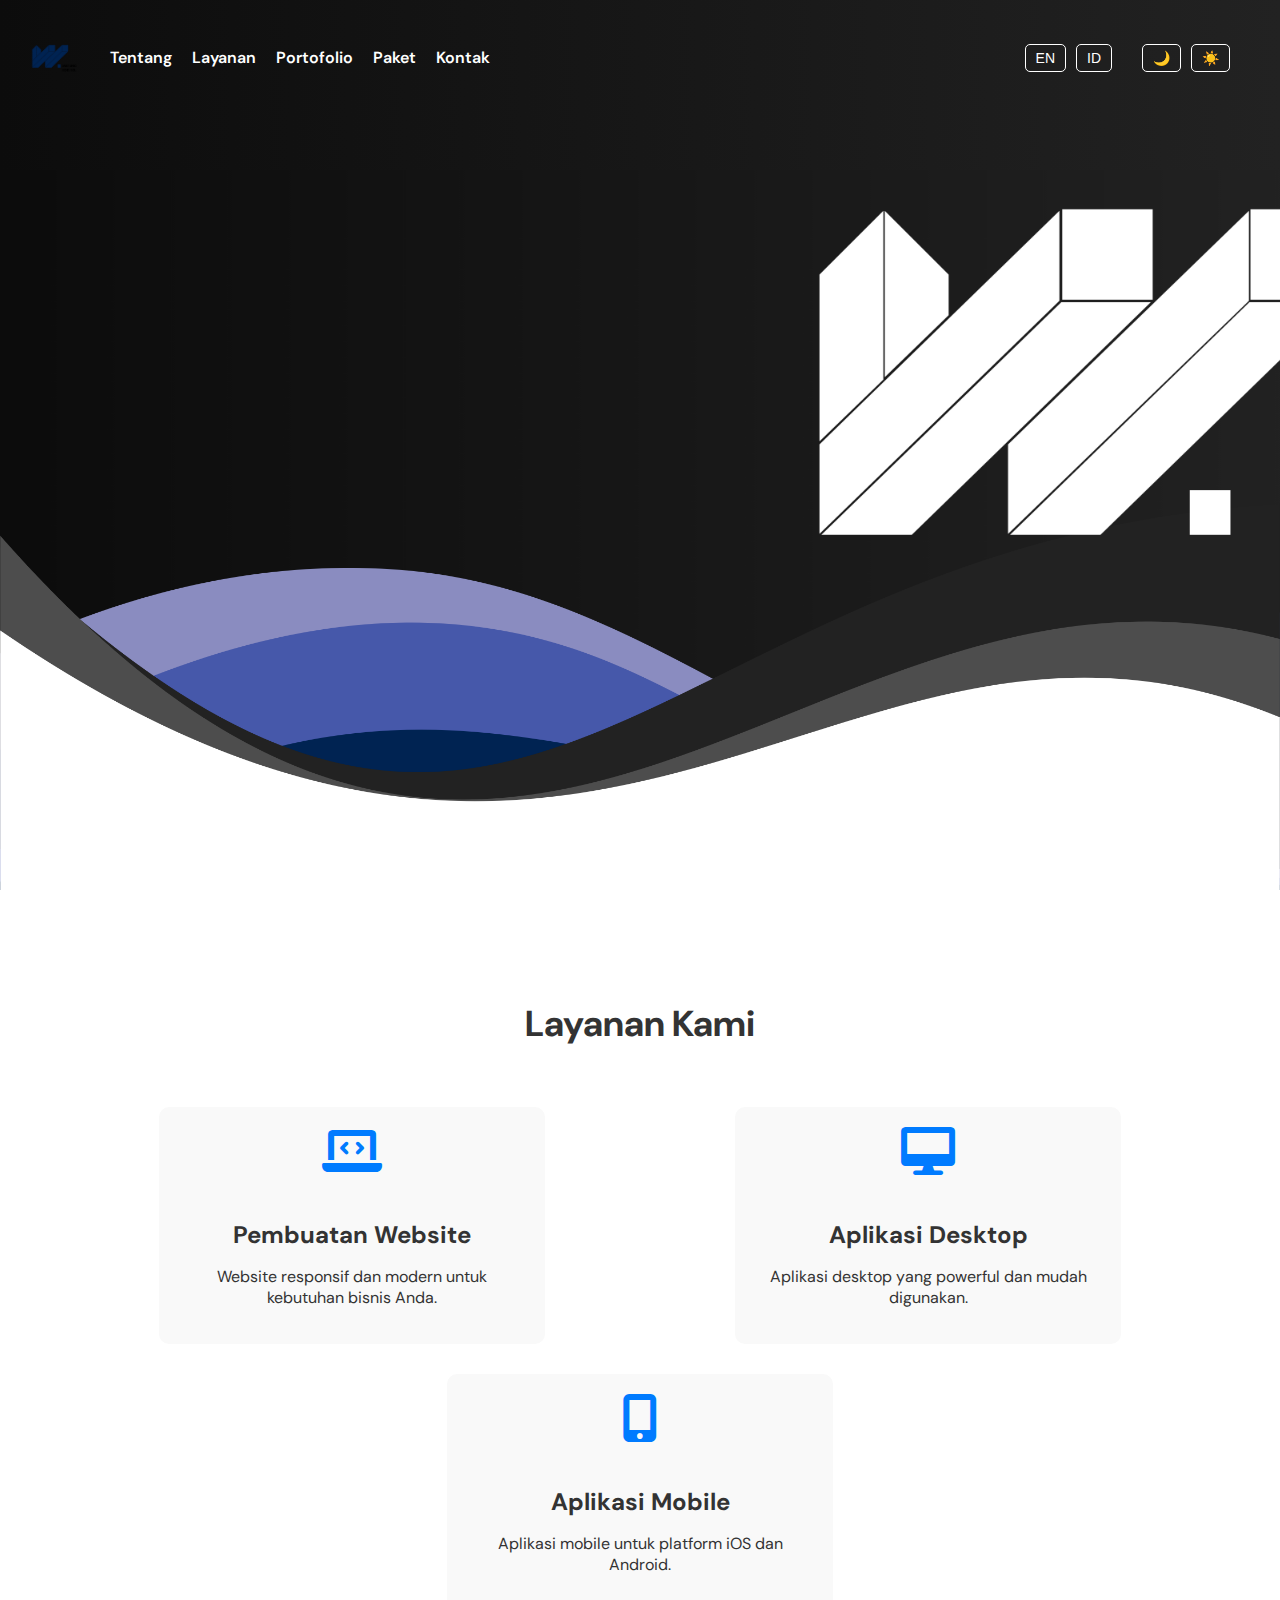
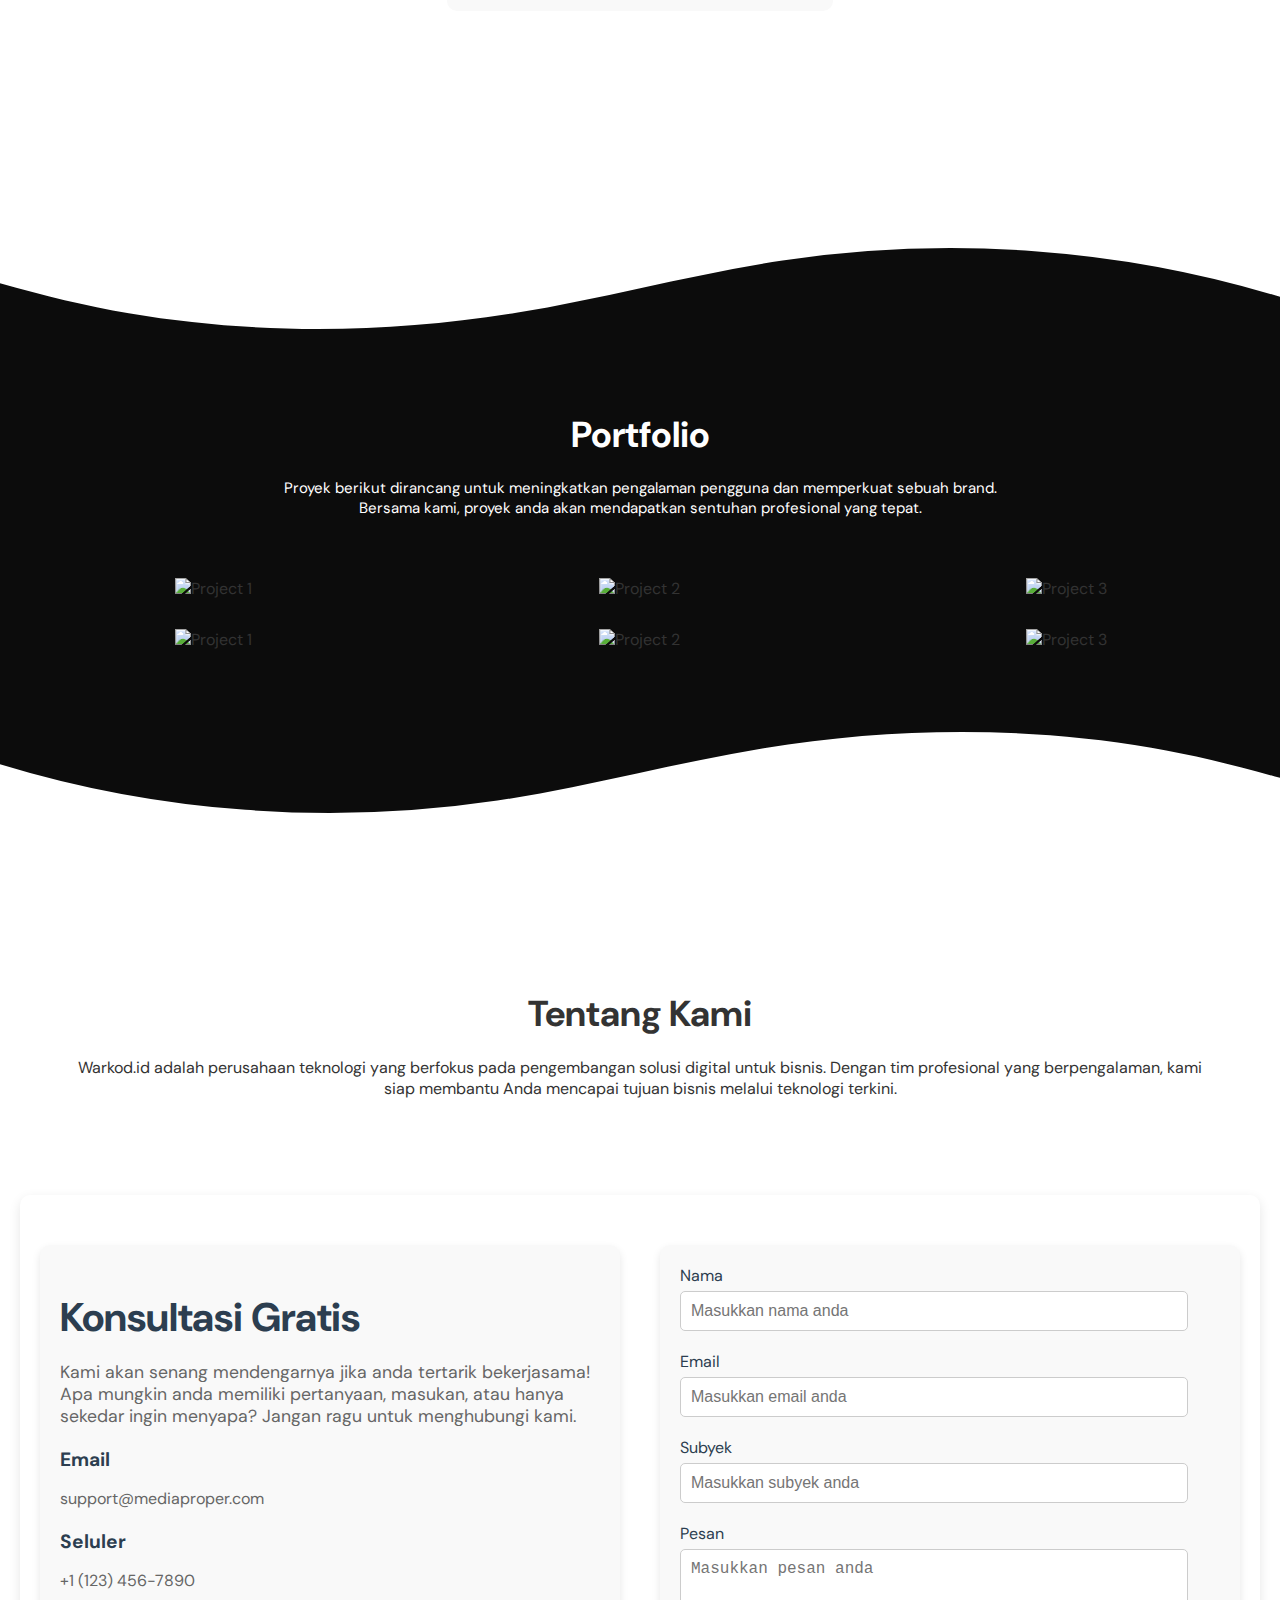
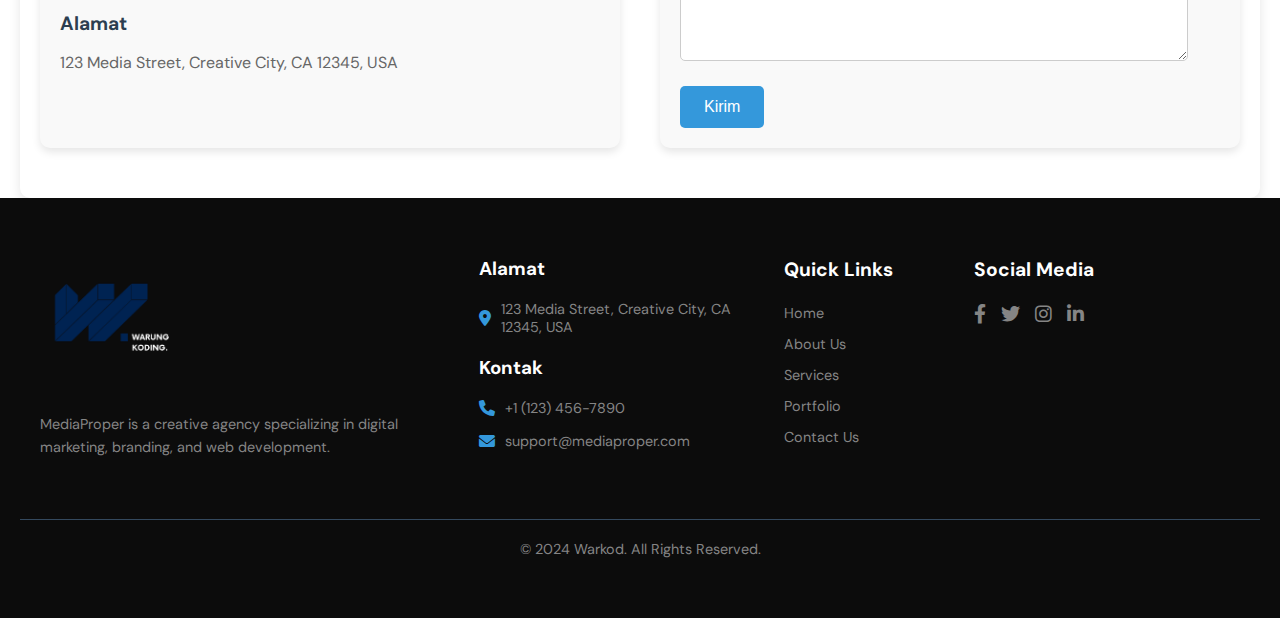
==== commit f9f2081e: "update homepage" ====
--- a/index.html
+++ b/index.html
@@ -1,371 +1,266 @@
 <!DOCTYPE html>
 <html lang="id">
-  <head>
-    <meta charset="UTF-8" />
-    <meta name="viewport" content="width=device-width, initial-scale=1.0" />
+<head>
+    <meta charset="UTF-8">
+    <meta name="viewport" content="width=device-width, initial-scale=1.0">
     <title>WARKOD.ID - Solusi Teknologi untuk Bisnis Anda</title>
-    <link rel="icon" href="assets/footer-logo.png" type="image/x-icon" />
-    <link rel="stylesheet" href="styles.css" />
-    <link
-      rel="stylesheet"
-      href="https://cdnjs.cloudflare.com/ajax/libs/font-awesome/6.0.0/css/all.min.css"
-    />
-    <link
-      rel="stylesheet"
-      href="https://cdnjs.cloudflare.com/ajax/libs/animate.css/4.1.1/animate.min.css"
-    />
+    <link rel="icon" href="assets/footer-logo.png" type="image/x-icon">
+    <link rel="stylesheet" href="styles.css">
+    <link rel="stylesheet" href="https://cdnjs.cloudflare.com/ajax/libs/font-awesome/6.0.0/css/all.min.css">
+    <link rel="stylesheet" href="https://cdnjs.cloudflare.com/ajax/libs/animate.css/4.1.1/animate.min.css">
     <!-- Google Font -->
-    <link rel="preconnect" href="https://fonts.googleapis.com" />
-    <link rel="preconnect" href="https://fonts.gstatic.com" crossorigin />
-    <link
-      href="https://fonts.googleapis.com/css2?family=DM+Sans:ital,opsz,wght@0,9..40,100..1000;1,9..40,100..1000&family=Playfair+Display:ital,wght@0,400..900;1,400..900&display=swap"
-      rel="stylesheet"
-    />
-  </head>
-  <body>
+    <link rel="preconnect" href="https://fonts.googleapis.com">
+    <link rel="preconnect" href="https://fonts.gstatic.com" crossorigin>
+    <link href="https://fonts.googleapis.com/css2?family=DM+Sans:ital,opsz,wght@0,9..40,100..1000;1,9..40,100..1000&family=Playfair+Display:ital,wght@0,400..900;1,400..900&display=swap" rel="stylesheet">
+</head>
+<body>
     <!-- Header -->
     <header>
-      <div class="header-left">
-        <div class="logo">
-          <img src="assets/logo.png" alt="Logo" />
-        </div>
-        <nav>
-          <ul>
-            <li><a href="#">Tentang</a></li>
-            <li><a href="#">Layanan</a></li>
-            <li><a href="#">Portofolio</a></li>
-            <li><a href="#">Paket</a></li>
-            <li><a href="#">Kontak</a></li>
-          </ul>
-        </nav>
-      </div>
-      <div class="header-right">
-        <div class="language-switcher">
-          <button id="lang-en">EN</button>
-          <button id="lang-id">ID</button>
-        </div>
-        <div class="theme-switcher">
-          <button id="dark-mode">🌙</button>
-          <button id="light-mode">☀️</button>
-        </div>
-      </div>
+        <div class="header-left">
+            <div class="logo">
+                <img src="assets/logo.png" alt="Logo">
+            </div>
+            <nav>
+                <ul>
+                    <li><a href="#about">Tentang</a></li>
+                    <li><a href="#services">Layanan</a></li>
+                    <li><a href="#portfolio">Portofolio</a></li>
+                    <li><a href="#">Paket</a></li>
+                    <li><a href="#contact">Kontak</a></li>
+                </ul>
+            </nav>
+        </div>
+        <div class="header-right">
+            <div class="language-switcher">
+                <button id="lang-en">EN</button>
+                <button id="lang-id">ID</button>
+            </div>
+            <div class="theme-switcher">
+                <button id="dark-mode">🌙</button>
+                <button id="light-mode">☀️</button>
+            </div>
+        </div>
     </header>
 
     <!-- Hero Section -->
     <section id="home" class="hero">
-      <div class="hero-container">
-        <div class="hero-content">
-          <h1 class="animate__animated animate__fadeInUp">
-            Solusi Teknologi Digitalmu Hanya<span class="highlight"
-              >Dalam Hitungan Menit!</span
-            >
-          </h1>
-          <p class="animate__animated animate__fadeInUp">
-            Dapatkan website, aplikasi desktop, dan aplikasi mobile anda
-            sekarang dengan mudah, terpercaya, inovatif dan berkualitas tinggi.
-          </p>
-          <ul class="animate__animated animate__fadeInUp">
-            <li>
-              <i class="fa-solid fa-check"></i>Konsultasi keluhan dan kebutuhan
-              100% gratis
-            </li>
-            <li>
-              <i class="fa-solid fa-check"></i>Mampu menyesuaikan kebutuhan anda
-            </li>
-            <li>
-              <i class="fa-solid fa-check"></i>Bayar 10% di awal, sisa
-              dibayarkan ketika produk sudah jadi
-            </li>
-          </ul>
-          <a
-            href="#services"
-            class="cta-button animate__animated animate__fadeInUp"
-            >Konsultasi Sekarang</a
-          >
-        </div>
-        <div class="hero-image">
-          <img
-            src="assets/hero-logo.png"
-            alt="Solusi Teknologi"
-            class="animate__animated animate__fadeInDown"
-          />
-        </div>
-      </div>
+        <div class="hero-container">
+            <div class="hero-content">
+                <h1 class="animate__animated animate__fadeInUp">Solusi Teknologi Digitalmu Hanya<span class="highlight">Dalam Hitungan Menit!</span></h1>
+                <p class="animate__animated animate__fadeInUp">Dapatkan website, aplikasi desktop, dan aplikasi mobile anda sekarang dengan mudah, terpercaya, inovatif dan berkualitas tinggi.</p>
+                <ul class="animate__animated animate__fadeInUp">
+                    <li><i class="fa-solid fa-check"></i>Konsultasi keluhan dan kebutuhan 100% gratis</li>
+                    <li><i class="fa-solid fa-check"></i>Mampu menyesuaikan kebutuhan anda</li>
+                    <li><i class="fa-solid fa-check"></i>Bayar 10% di awal, sisa dibayarkan ketika produk sudah jadi</li>
+                  </ul>
+                <a href="#services" class="cta-button animate__animated animate__fadeInUp">Konsultasi Sekarang</a>
+            </div>
+            <div class="hero-image">
+                <img src="assets/hero-logo.png" alt="Solusi Teknologi" class="animate__animated animate__fadeInDown">
+            </div>
+        </div>
     </section>
 
     <!-- Background Transition -->
-    <img src="assets/bg.png" alt="" class="background-transition" />
+    <img src="assets/bg.png" alt="" class="background-transition">
+
 
     <!-- Layanan -->
     <section id="services" class="services">
-      <div class="container">
-        <h2 class="animate__animated">Layanan Kami</h2>
-        <div class="service-list">
-          <div class="service-item animate__animated">
-            <i class="fas fa-laptop-code"></i>
-            <h3>Pembuatan Website</h3>
-            <p>Website responsif dan modern untuk kebutuhan bisnis Anda.</p>
-          </div>
-          <div class="service-item animate__animated">
-            <i class="fas fa-desktop"></i>
-            <h3>Aplikasi Desktop</h3>
-            <p>Aplikasi desktop yang powerful dan mudah digunakan.</p>
-          </div>
-          <div class="service-item animate__animated">
-            <i class="fas fa-mobile-alt"></i>
-            <h3>Aplikasi Mobile</h3>
-            <p>Aplikasi mobile untuk platform iOS dan Android.</p>
-          </div>
-        </div>
-      </div>
+        <div class="container">
+            <h2 class="animate__animated">Layanan Kami</h2>
+            <div class="service-list">
+                <div class="service-item animate__animated">
+                    <i class="fas fa-laptop-code"></i>
+                    <h3>Pembuatan Website</h3>
+                    <p>Website responsif dan modern untuk kebutuhan bisnis Anda.</p>
+                </div>
+                <div class="service-item animate__animated">
+                    <i class="fas fa-desktop"></i>
+                    <h3>Aplikasi Desktop</h3>
+                    <p>Aplikasi desktop yang powerful dan mudah digunakan.</p>
+                </div>
+                <div class="service-item animate__animated">
+                    <i class="fas fa-mobile-alt"></i>
+                    <h3>Aplikasi Mobile</h3>
+                    <p>Aplikasi mobile untuk platform iOS dan Android.</p>
+                </div>
+            </div>
+        </div>
     </section>
 
     <!-- Portfolio -->
     <section id="portfolio" class="portfolio">
-      <div class="wave">
-        <svg
-          data-name="Layer 1"
-          xmlns="http://www.w3.org/2000/svg"
-          viewBox="0 0 1200 120"
-          preserveAspectRatio="none"
-        >
-          <path
-            d="M321.39,56.44c58-10.79,114.16-30.13,172-41.86,82.39-16.72,168.19-17.73,250.45-.39C823.78,31,906.67,72,985.66,92.83c70.05,18.48,146.53,26.09,214.34,3V0H0V27.35A600.21,600.21,0,0,0,321.39,56.44Z"
-            class="shape-fill"
-          ></path>
-        </svg>
-      </div>
-      <div class="container-porto">
-        <h2 class="animate__animated">Portfolio</h2>
-        <p class="animate__animated">
-          Proyek berikut dirancang untuk meningkatkan pengalaman pengguna dan
-          memperkuat sebuah brand. <br />
-          Bersama kami, proyek anda akan mendapatkan sentuhan profesional yang
-          tepat.
-        </p>
-        <div class="portfolio-grid">
-          <div class="portfolio-item animate__animated">
-            <img src="assets/project 1.png" alt="Project 1" />
-            <div class="overlay">
-              <p>Silva Beauty</p>
-              <a href="#" class="view-button">Lihat Detail</a>
-            </div>
-          </div>
-          <div class="portfolio-item animate__animated">
-            <img src="assets/project 2.png" alt="Project 2" />
-            <div class="overlay">
-              <p>Big Burger</p>
-              <a href="#" class="view-button">Lihat Detail</a>
-            </div>
-          </div>
-          <div class="portfolio-item animate__animated">
-            <img src="assets/project 3.png" alt="Project 3" />
-            <div class="overlay">
-              <p>Buiva Skin</p>
-              <a href="#" class="view-button">Lihat Detail</a>
-            </div>
-          </div>
-          <div class="portfolio-item animate__animated">
-            <img src="assets/project 4.png" alt="Project 1" />
-            <div class="overlay">
-              <p>Borcelle Hotel</p>
-              <a href="#" class="view-button">Lihat Detail</a>
-            </div>
-          </div>
-          <div class="portfolio-item animate__animated">
-            <img src="assets/project 5.png" alt="Project 2" />
-            <div class="overlay">
-              <p>Cretia Furniture</p>
-              <a href="#" class="view-button">Lihat Detail</a>
-            </div>
-          </div>
-          <div class="portfolio-item animate__animated">
-            <img src="assets/project 6.png" alt="Project 3" />
-            <div class="overlay">
-              <p>Larana Fashion</p>
-              <a href="#" class="view-button">Lihat Detail</a>
-            </div>
-          </div>
-        </div>
-      </div>
-      <div class="wave-2">
-        <svg
-          data-name="Layer 1"
-          xmlns="http://www.w3.org/2000/svg"
-          viewBox="0 0 1200 120"
-          preserveAspectRatio="none"
-        >
-          <path
-            d="M321.39,56.44c58-10.79,114.16-30.13,172-41.86,82.39-16.72,168.19-17.73,250.45-.39C823.78,31,906.67,72,985.66,92.83c70.05,18.48,146.53,26.09,214.34,3V0H0V27.35A600.21,600.21,0,0,0,321.39,56.44Z"
-            class="shape-fill"
-          ></path>
-        </svg>
-      </div>
+        <div class="wave">
+            <svg data-name="Layer 1" xmlns="http://www.w3.org/2000/svg" viewBox="0 0 1200 120" preserveAspectRatio="none">
+                <path d="M321.39,56.44c58-10.79,114.16-30.13,172-41.86,82.39-16.72,168.19-17.73,250.45-.39C823.78,31,906.67,72,985.66,92.83c70.05,18.48,146.53,26.09,214.34,3V0H0V27.35A600.21,600.21,0,0,0,321.39,56.44Z" class="shape-fill"></path>
+            </svg>
+        </div>
+        <div class="container-porto">
+            <h2 class="animate__animated">Portfolio</h2>
+            <p class="animate__animated">Proyek berikut dirancang untuk meningkatkan pengalaman pengguna dan memperkuat sebuah brand. <br> Bersama kami, proyek anda akan mendapatkan sentuhan profesional yang tepat.</p>
+            <div class="portfolio-grid">
+                <div class="portfolio-item animate__animated">
+                    <img src="assets/project 1.png" alt="Project 1">
+                    <div class="overlay">
+                        <p>Silva Beauty</p>
+                        <a href="#" class="view-button">Lihat Detail</a>
+                    </div>
+                </div>
+                <div class="portfolio-item animate__animated">
+                    <img src="assets/project 2.png" alt="Project 2">
+                    <div class="overlay">
+                        <p>Big Burger</p>
+                        <a href="#" class="view-button">Lihat Detail</a>
+                    </div>
+                </div>
+                <div class="portfolio-item animate__animated">
+                    <img src="assets/project 3.png" alt="Project 3">
+                    <div class="overlay">
+                        <p>Buiva Skin</p>
+                        <a href="#" class="view-button">Lihat Detail</a>
+                    </div>
+                </div>
+                <div class="portfolio-item animate__animated">
+                    <img src="assets/project 4.png" alt="Project 1">
+                    <div class="overlay">
+                        <p>Borcelle Hotel</p>
+                        <a href="#" class="view-button">Lihat Detail</a>
+                    </div>
+                </div>
+                <div class="portfolio-item animate__animated">
+                    <img src="assets/project 5.png" alt="Project 2">
+                    <div class="overlay">
+                        <p>Cretia Furniture</p>
+                        <a href="#" class="view-button">Lihat Detail</a>
+                    </div>
+                </div>
+                <div class="portfolio-item animate__animated">
+                    <img src="assets/project 6.png" alt="Project 3">
+                    <div class="overlay">
+                        <p>Larana Fashion</p>
+                        <a href="#" class="view-button">Lihat Detail</a>
+                    </div>
+                </div>
+            </div>
+        </div>
+        <div class="wave-2">
+            <svg data-name="Layer 1" xmlns="http://www.w3.org/2000/svg" viewBox="0 0 1200 120" preserveAspectRatio="none">
+                <path d="M321.39,56.44c58-10.79,114.16-30.13,172-41.86,82.39-16.72,168.19-17.73,250.45-.39C823.78,31,906.67,72,985.66,92.83c70.05,18.48,146.53,26.09,214.34,3V0H0V27.35A600.21,600.21,0,0,0,321.39,56.44Z" class="shape-fill"></path>
+            </svg>
+        </div>
     </section>
 
     <!-- Tentang Kami -->
     <section id="about" class="about">
-      <div class="container">
-        <h2 class="animate__animated">Tentang Kami</h2>
-        <p class="animate__animated">
-          Warkod.id adalah perusahaan teknologi yang berfokus pada pengembangan
-          solusi digital untuk bisnis. Dengan tim profesional yang
-          berpengalaman, kami siap membantu Anda mencapai tujuan bisnis melalui
-          teknologi terkini.
-        </p>
-      </div>
+        <div class="container">
+            <h2 class="animate__animated">Tentang Kami</h2>
+            <p class="animate__animated">Warkod.id adalah perusahaan teknologi yang berfokus pada pengembangan solusi digital untuk bisnis. Dengan tim profesional yang berpengalaman, kami siap membantu Anda mencapai tujuan bisnis melalui teknologi terkini.</p>
+        </div>
     </section>
 
     <!-- Kontak -->
     <section id="contact" class="contact">
-      <div class="contact-container">
-        <!-- Informasi Kontak (Sebelah Kiri) -->
-        <div class="contact-info">
-          <h1>Konsultasi Gratis</h1>
-          <p>
-            Kami akan senang mendengarnya jika anda tertarik bekerjasama! Apa
-            mungkin anda memiliki pertanyaan, masukan, atau hanya sekedar ingin
-            menyapa? Jangan ragu untuk menghubungi kami.
-          </p>
-          <div class="info-item">
-            <h3>Email</h3>
-            <p>support@mediaproper.com</p>
-          </div>
-          <div class="info-item">
-            <h3>Seluler</h3>
-            <p>+1 (123) 456-7890</p>
-          </div>
-          <div class="info-item">
-            <h3>Alamat</h3>
-            <p>123 Media Street, Creative City, CA 12345, USA</p>
-          </div>
-        </div>
-
-        <!-- Form Kontak (Sebelah Kanan) -->
-        <div class="contact-form">
-          <form id="contactForm">
-            <div class="form-group">
-              <label for="name">Nama</label>
-              <input
-                type="text"
-                id="name"
-                name="name"
-                placeholder="Masukkan nama anda"
-                required
-              />
-            </div>
-            <div class="form-group">
-              <label for="email">Email</label>
-              <input
-                type="email"
-                id="email"
-                name="email"
-                placeholder="Masukkan email anda"
-                required
-              />
-            </div>
-            <div class="form-group">
-              <label for="subject">Subyek</label>
-              <input
-                type="text"
-                id="subject"
-                name="subject"
-                placeholder="Masukkan subyek anda"
-                required
-              />
-            </div>
-            <div class="form-group">
-              <label for="message">Pesan</label>
-              <textarea
-                id="message"
-                name="message"
-                rows="5"
-                placeholder="Masukkan pesan anda"
-                required
-              ></textarea>
-            </div>
-            <button type="submit" class="submit-btn">Kirim</button>
-          </form>
-        </div>
-      </div>
+        <div class="contact-container">
+            <!-- Informasi Kontak (Sebelah Kiri) -->
+            <div class="contact-info">
+                <h1>Konsultasi Gratis</h1>
+                <p>Kami akan senang mendengarnya jika anda tertarik bekerjasama! Apa mungkin anda memiliki pertanyaan, masukan, atau hanya sekedar ingin menyapa? Jangan ragu untuk menghubungi kami.</p>
+                <div class="info-item">
+                    <h3>Email</h3>
+                    <p>support@mediaproper.com</p>
+                </div>
+                <div class="info-item">
+                    <h3>Seluler</h3>
+                    <p>+1 (123) 456-7890</p>
+                </div>
+                <div class="info-item">
+                    <h3>Alamat</h3>
+                    <p>123 Media Street, Creative City, CA 12345, USA</p>
+                </div>
+            </div>
+
+            <!-- Form Kontak (Sebelah Kanan) -->
+            <div class="contact-form">
+                <form id="contactForm">
+                    <div class="form-group">
+                        <label for="name">Nama</label>
+                        <input type="text" id="name" name="name" placeholder="Masukkan nama anda" required>
+                    </div>
+                    <div class="form-group">
+                        <label for="email">Email</label>
+                        <input type="email" id="email" name="email" placeholder="Masukkan email anda" required>
+                    </div>
+                    <div class="form-group">
+                        <label for="subject">Subyek</label>
+                        <input type="text" id="subject" name="subject" placeholder="Masukkan subyek anda" required>
+                    </div>
+                    <div class="form-group">
+                        <label for="message">Pesan</label>
+                        <textarea id="message" name="message" rows="5" placeholder="Masukkan pesan anda" required></textarea>
+                    </div>
+                    <button type="submit" class="submit-btn">Kirim</button>
+                </form>
+            </div>
+        </div>
     </section>
 
     <!-- Footer -->
     <footer class="footer">
-      <div class="footer-container">
-        <!-- Bagian Logo: Logo dan Deskripsi -->
-        <div class="footer-logo">
-          <div class="footer-img">
-            <img src="assets/footer-logo.png" alt="MediaProper Logo" />
-          </div>
-          <p class="footer-description">
-            MediaProper is a creative agency specializing in digital marketing,
-            branding, and web development.
-          </p>
-        </div>
-
-        <!-- Bagian Kiri: Kontak -->
-        <div class="footer-left">
-          <h3>Alamat</h3>
-          <ul class="footer-contact-info">
-            <li>
-              <i class="fas fa-map-marker-alt"></i> 123 Media Street, Creative
-              City, CA 12345, USA
-            </li>
-          </ul>
-          <h3>Kontak</h3>
-          <ul class="footer-contact-info">
-            <li><i class="fas fa-phone"></i> +1 (123) 456-7890</li>
-            <li><i class="fas fa-envelope"></i> support@mediaproper.com</li>
-          </ul>
-        </div>
-
-        <!-- Bagian Tengah: Link Cepat -->
-        <div class="footer-middle">
-          <h3>Quick Links</h3>
-          <ul class="footer-links">
-            <li><a href="#">Home</a></li>
-            <li><a href="#">About Us</a></li>
-            <li><a href="#">Services</a></li>
-            <li><a href="#">Portfolio</a></li>
-            <li><a href="#">Contact Us</a></li>
-          </ul>
-        </div>
-
-        <!-- Bagian Kanan: Kontak -->
-        <div class="footer-right">
-          <h3>Social Media</h3>
-          <div class="social-icons">
-            <a href="#" class="social-icon"
-              ><i class="fab fa-facebook-f"></i
-            ></a>
-            <a href="#" class="social-icon"><i class="fab fa-twitter"></i></a>
-            <a href="#" class="social-icon"><i class="fab fa-instagram"></i></a>
-            <a href="#" class="social-icon"
-              ><i class="fab fa-linkedin-in"></i
-            ></a>
-          </div>
-        </div>
-      </div>
-
-      <!-- Bagian Bawah: Copyright -->
-      <div class="footer-bottom">
-        <p>&copy; 2025 Warkod. All Rights Reserved.</p>
-      </div>
+        <div class="footer-container">
+            <!-- Bagian Logo: Logo dan Deskripsi -->
+            <div class="footer-logo">
+                <div class="footer-img">
+                    <img src="assets/footer-logo.png" alt="MediaProper Logo">
+                </div>
+                <p class="footer-description">
+                    MediaProper is a creative agency specializing in digital marketing, branding, and web development.
+                </p>
+            </div>
+
+            <!-- Bagian Kiri: Kontak -->
+            <div class="footer-left">
+                <h3>Alamat</h3>
+                <ul class="footer-contact-info">
+                    <li><i class="fas fa-map-marker-alt"></i> 123 Media Street, Creative City, CA 12345, USA</li>
+                </ul>
+                <h3>Kontak</h3>
+                <ul class="footer-contact-info">
+                    <li><i class="fas fa-phone"></i> +1 (123) 456-7890</li>
+                    <li><i class="fas fa-envelope"></i> support@mediaproper.com</li>
+                </ul>
+            </div>
+
+            <!-- Bagian Tengah: Link Cepat -->
+            <div class="footer-middle">
+                <h3>Quick Links</h3>
+                <ul class="footer-links">
+                    <li><a href="#">Home</a></li>
+                    <li><a href="#">About Us</a></li>
+                    <li><a href="#">Services</a></li>
+                    <li><a href="#">Portfolio</a></li>
+                    <li><a href="#">Contact Us</a></li>
+                </ul>
+            </div>
+
+            <!-- Bagian Kanan: Kontak -->
+            <div class="footer-right">
+                <h3>Social Media</h3>
+                <div class="social-icons">
+                    <a href="#" class="social-icon"><i class="fab fa-facebook-f"></i></a>
+                    <a href="#" class="social-icon"><i class="fab fa-twitter"></i></a>
+                    <a href="#" class="social-icon"><i class="fab fa-instagram"></i></a>
+                    <a href="#" class="social-icon"><i class="fab fa-linkedin-in"></i></a>
+                </div>
+            </div>
+        </div>
+
+        <!-- Bagian Bawah: Copyright -->
+        <div class="footer-bottom">
+            <p>&copy; 2024 Warkod. All Rights Reserved.</p>
+        </div>
     </footer>
 
-    <a
-      href="https://wa.me/6281234567890?text=Halo,%20saya%20tertarik%20dengan%20jasa%20software%20Anda.%20Bisakah%20saya%20mendapatkan%20informasi%20lebih%20lanjut?"
-      class="whatsapp-float"
-      target="_blank"
-    >
-      <div class="whatsapp-tooltip">Chat dengan kami</div>
-      <img
-        src="https://upload.wikimedia.org/wikipedia/commons/6/6b/WhatsApp.svg"
-        alt="WhatsApp"
-      />
-    </a>
-
     <script src="scripts.js"></script>
-  </body>
-</html>
+</body>
+</html>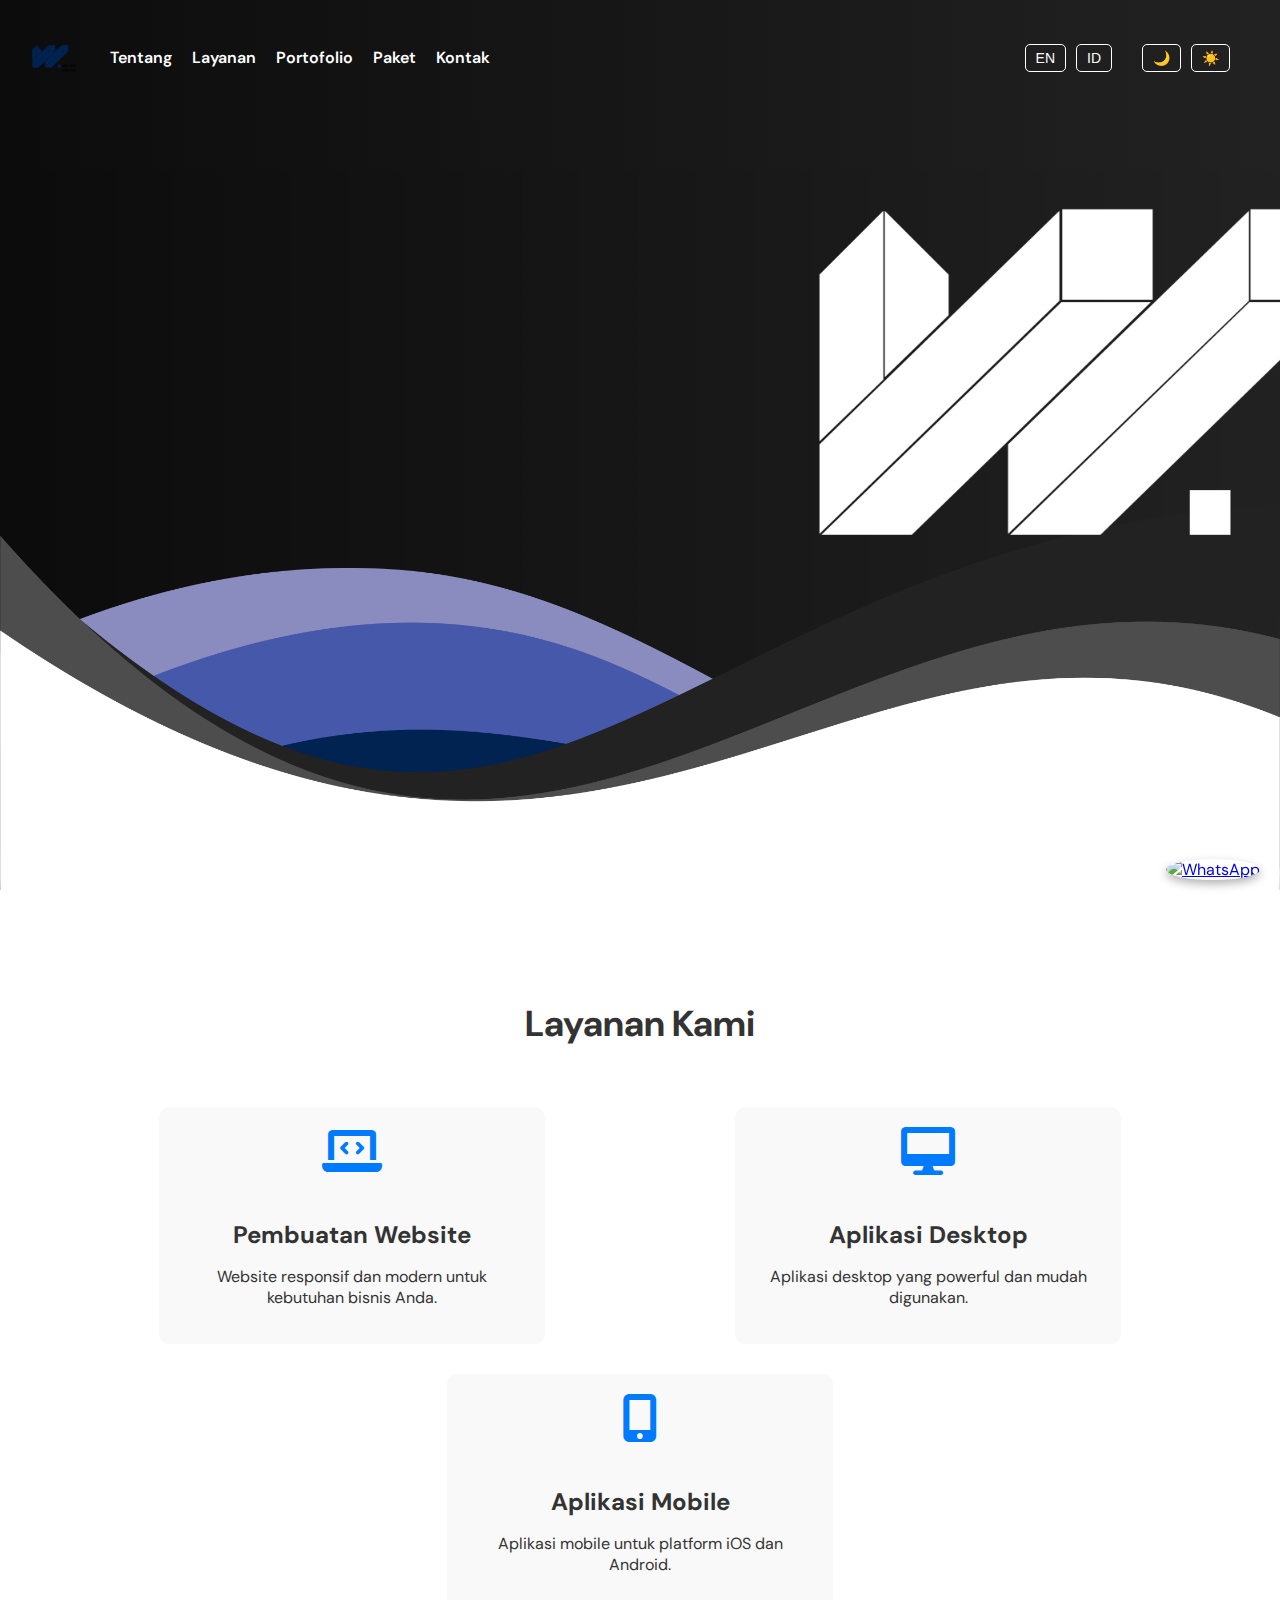
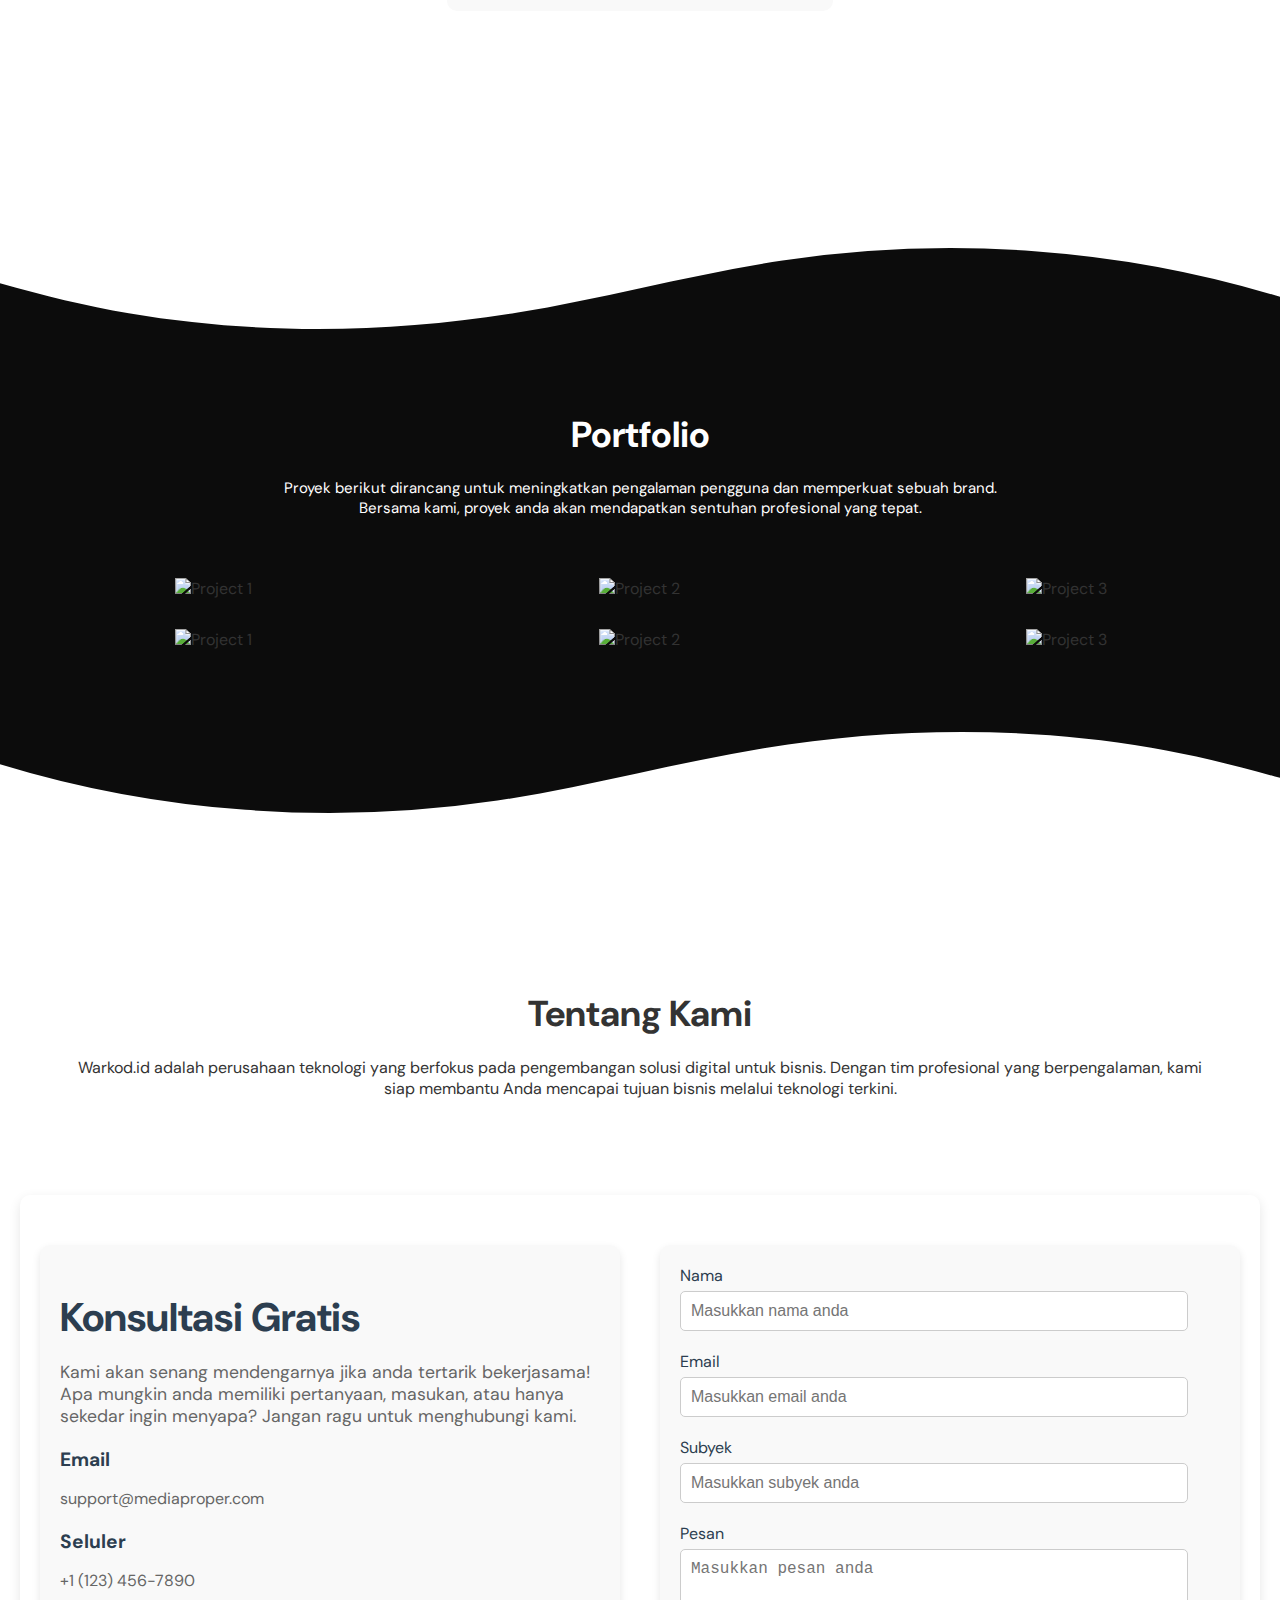
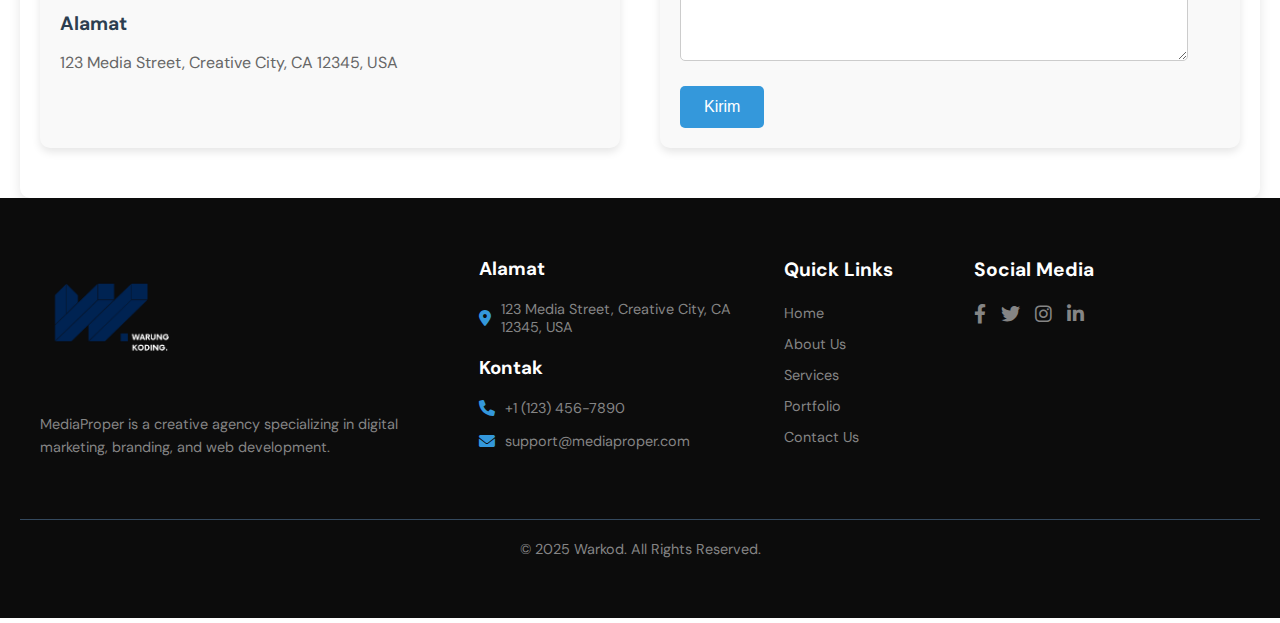
==== commit b51d694f: "Merge branch 'main' of https://github.com/andarass/warkod.id" ====
--- a/index.html
+++ b/index.html
@@ -1,266 +1,371 @@
 <!DOCTYPE html>
 <html lang="id">
-<head>
-    <meta charset="UTF-8">
-    <meta name="viewport" content="width=device-width, initial-scale=1.0">
+  <head>
+    <meta charset="UTF-8" />
+    <meta name="viewport" content="width=device-width, initial-scale=1.0" />
     <title>WARKOD.ID - Solusi Teknologi untuk Bisnis Anda</title>
-    <link rel="icon" href="assets/footer-logo.png" type="image/x-icon">
-    <link rel="stylesheet" href="styles.css">
-    <link rel="stylesheet" href="https://cdnjs.cloudflare.com/ajax/libs/font-awesome/6.0.0/css/all.min.css">
-    <link rel="stylesheet" href="https://cdnjs.cloudflare.com/ajax/libs/animate.css/4.1.1/animate.min.css">
+    <link rel="icon" href="assets/footer-logo.png" type="image/x-icon" />
+    <link rel="stylesheet" href="styles.css" />
+    <link
+      rel="stylesheet"
+      href="https://cdnjs.cloudflare.com/ajax/libs/font-awesome/6.0.0/css/all.min.css"
+    />
+    <link
+      rel="stylesheet"
+      href="https://cdnjs.cloudflare.com/ajax/libs/animate.css/4.1.1/animate.min.css"
+    />
     <!-- Google Font -->
-    <link rel="preconnect" href="https://fonts.googleapis.com">
-    <link rel="preconnect" href="https://fonts.gstatic.com" crossorigin>
-    <link href="https://fonts.googleapis.com/css2?family=DM+Sans:ital,opsz,wght@0,9..40,100..1000;1,9..40,100..1000&family=Playfair+Display:ital,wght@0,400..900;1,400..900&display=swap" rel="stylesheet">
-</head>
-<body>
+    <link rel="preconnect" href="https://fonts.googleapis.com" />
+    <link rel="preconnect" href="https://fonts.gstatic.com" crossorigin />
+    <link
+      href="https://fonts.googleapis.com/css2?family=DM+Sans:ital,opsz,wght@0,9..40,100..1000;1,9..40,100..1000&family=Playfair+Display:ital,wght@0,400..900;1,400..900&display=swap"
+      rel="stylesheet"
+    />
+  </head>
+  <body>
     <!-- Header -->
     <header>
-        <div class="header-left">
-            <div class="logo">
-                <img src="assets/logo.png" alt="Logo">
-            </div>
-            <nav>
-                <ul>
-                    <li><a href="#about">Tentang</a></li>
-                    <li><a href="#services">Layanan</a></li>
-                    <li><a href="#portfolio">Portofolio</a></li>
-                    <li><a href="#">Paket</a></li>
-                    <li><a href="#contact">Kontak</a></li>
-                </ul>
-            </nav>
-        </div>
-        <div class="header-right">
-            <div class="language-switcher">
-                <button id="lang-en">EN</button>
-                <button id="lang-id">ID</button>
-            </div>
-            <div class="theme-switcher">
-                <button id="dark-mode">🌙</button>
-                <button id="light-mode">☀️</button>
-            </div>
-        </div>
+      <div class="header-left">
+        <div class="logo">
+          <img src="assets/logo.png" alt="Logo" />
+        </div>
+        <nav>
+          <ul>
+            <li><a href="#">Tentang</a></li>
+            <li><a href="#">Layanan</a></li>
+            <li><a href="#">Portofolio</a></li>
+            <li><a href="#">Paket</a></li>
+            <li><a href="#">Kontak</a></li>
+          </ul>
+        </nav>
+      </div>
+      <div class="header-right">
+        <div class="language-switcher">
+          <button id="lang-en">EN</button>
+          <button id="lang-id">ID</button>
+        </div>
+        <div class="theme-switcher">
+          <button id="dark-mode">🌙</button>
+          <button id="light-mode">☀️</button>
+        </div>
+      </div>
     </header>
 
     <!-- Hero Section -->
     <section id="home" class="hero">
-        <div class="hero-container">
-            <div class="hero-content">
-                <h1 class="animate__animated animate__fadeInUp">Solusi Teknologi Digitalmu Hanya<span class="highlight">Dalam Hitungan Menit!</span></h1>
-                <p class="animate__animated animate__fadeInUp">Dapatkan website, aplikasi desktop, dan aplikasi mobile anda sekarang dengan mudah, terpercaya, inovatif dan berkualitas tinggi.</p>
-                <ul class="animate__animated animate__fadeInUp">
-                    <li><i class="fa-solid fa-check"></i>Konsultasi keluhan dan kebutuhan 100% gratis</li>
-                    <li><i class="fa-solid fa-check"></i>Mampu menyesuaikan kebutuhan anda</li>
-                    <li><i class="fa-solid fa-check"></i>Bayar 10% di awal, sisa dibayarkan ketika produk sudah jadi</li>
-                  </ul>
-                <a href="#services" class="cta-button animate__animated animate__fadeInUp">Konsultasi Sekarang</a>
-            </div>
-            <div class="hero-image">
-                <img src="assets/hero-logo.png" alt="Solusi Teknologi" class="animate__animated animate__fadeInDown">
-            </div>
-        </div>
+      <div class="hero-container">
+        <div class="hero-content">
+          <h1 class="animate__animated animate__fadeInUp">
+            Solusi Teknologi Digitalmu Hanya<span class="highlight"
+              >Dalam Hitungan Menit!</span
+            >
+          </h1>
+          <p class="animate__animated animate__fadeInUp">
+            Dapatkan website, aplikasi desktop, dan aplikasi mobile anda
+            sekarang dengan mudah, terpercaya, inovatif dan berkualitas tinggi.
+          </p>
+          <ul class="animate__animated animate__fadeInUp">
+            <li>
+              <i class="fa-solid fa-check"></i>Konsultasi keluhan dan kebutuhan
+              100% gratis
+            </li>
+            <li>
+              <i class="fa-solid fa-check"></i>Mampu menyesuaikan kebutuhan anda
+            </li>
+            <li>
+              <i class="fa-solid fa-check"></i>Bayar 10% di awal, sisa
+              dibayarkan ketika produk sudah jadi
+            </li>
+          </ul>
+          <a
+            href="#services"
+            class="cta-button animate__animated animate__fadeInUp"
+            >Konsultasi Sekarang</a
+          >
+        </div>
+        <div class="hero-image">
+          <img
+            src="assets/hero-logo.png"
+            alt="Solusi Teknologi"
+            class="animate__animated animate__fadeInDown"
+          />
+        </div>
+      </div>
     </section>
 
     <!-- Background Transition -->
-    <img src="assets/bg.png" alt="" class="background-transition">
-
+    <img src="assets/bg.png" alt="" class="background-transition" />
 
     <!-- Layanan -->
     <section id="services" class="services">
-        <div class="container">
-            <h2 class="animate__animated">Layanan Kami</h2>
-            <div class="service-list">
-                <div class="service-item animate__animated">
-                    <i class="fas fa-laptop-code"></i>
-                    <h3>Pembuatan Website</h3>
-                    <p>Website responsif dan modern untuk kebutuhan bisnis Anda.</p>
-                </div>
-                <div class="service-item animate__animated">
-                    <i class="fas fa-desktop"></i>
-                    <h3>Aplikasi Desktop</h3>
-                    <p>Aplikasi desktop yang powerful dan mudah digunakan.</p>
-                </div>
-                <div class="service-item animate__animated">
-                    <i class="fas fa-mobile-alt"></i>
-                    <h3>Aplikasi Mobile</h3>
-                    <p>Aplikasi mobile untuk platform iOS dan Android.</p>
-                </div>
-            </div>
-        </div>
+      <div class="container">
+        <h2 class="animate__animated">Layanan Kami</h2>
+        <div class="service-list">
+          <div class="service-item animate__animated">
+            <i class="fas fa-laptop-code"></i>
+            <h3>Pembuatan Website</h3>
+            <p>Website responsif dan modern untuk kebutuhan bisnis Anda.</p>
+          </div>
+          <div class="service-item animate__animated">
+            <i class="fas fa-desktop"></i>
+            <h3>Aplikasi Desktop</h3>
+            <p>Aplikasi desktop yang powerful dan mudah digunakan.</p>
+          </div>
+          <div class="service-item animate__animated">
+            <i class="fas fa-mobile-alt"></i>
+            <h3>Aplikasi Mobile</h3>
+            <p>Aplikasi mobile untuk platform iOS dan Android.</p>
+          </div>
+        </div>
+      </div>
     </section>
 
     <!-- Portfolio -->
     <section id="portfolio" class="portfolio">
-        <div class="wave">
-            <svg data-name="Layer 1" xmlns="http://www.w3.org/2000/svg" viewBox="0 0 1200 120" preserveAspectRatio="none">
-                <path d="M321.39,56.44c58-10.79,114.16-30.13,172-41.86,82.39-16.72,168.19-17.73,250.45-.39C823.78,31,906.67,72,985.66,92.83c70.05,18.48,146.53,26.09,214.34,3V0H0V27.35A600.21,600.21,0,0,0,321.39,56.44Z" class="shape-fill"></path>
-            </svg>
-        </div>
-        <div class="container-porto">
-            <h2 class="animate__animated">Portfolio</h2>
-            <p class="animate__animated">Proyek berikut dirancang untuk meningkatkan pengalaman pengguna dan memperkuat sebuah brand. <br> Bersama kami, proyek anda akan mendapatkan sentuhan profesional yang tepat.</p>
-            <div class="portfolio-grid">
-                <div class="portfolio-item animate__animated">
-                    <img src="assets/project 1.png" alt="Project 1">
-                    <div class="overlay">
-                        <p>Silva Beauty</p>
-                        <a href="#" class="view-button">Lihat Detail</a>
-                    </div>
-                </div>
-                <div class="portfolio-item animate__animated">
-                    <img src="assets/project 2.png" alt="Project 2">
-                    <div class="overlay">
-                        <p>Big Burger</p>
-                        <a href="#" class="view-button">Lihat Detail</a>
-                    </div>
-                </div>
-                <div class="portfolio-item animate__animated">
-                    <img src="assets/project 3.png" alt="Project 3">
-                    <div class="overlay">
-                        <p>Buiva Skin</p>
-                        <a href="#" class="view-button">Lihat Detail</a>
-                    </div>
-                </div>
-                <div class="portfolio-item animate__animated">
-                    <img src="assets/project 4.png" alt="Project 1">
-                    <div class="overlay">
-                        <p>Borcelle Hotel</p>
-                        <a href="#" class="view-button">Lihat Detail</a>
-                    </div>
-                </div>
-                <div class="portfolio-item animate__animated">
-                    <img src="assets/project 5.png" alt="Project 2">
-                    <div class="overlay">
-                        <p>Cretia Furniture</p>
-                        <a href="#" class="view-button">Lihat Detail</a>
-                    </div>
-                </div>
-                <div class="portfolio-item animate__animated">
-                    <img src="assets/project 6.png" alt="Project 3">
-                    <div class="overlay">
-                        <p>Larana Fashion</p>
-                        <a href="#" class="view-button">Lihat Detail</a>
-                    </div>
-                </div>
-            </div>
-        </div>
-        <div class="wave-2">
-            <svg data-name="Layer 1" xmlns="http://www.w3.org/2000/svg" viewBox="0 0 1200 120" preserveAspectRatio="none">
-                <path d="M321.39,56.44c58-10.79,114.16-30.13,172-41.86,82.39-16.72,168.19-17.73,250.45-.39C823.78,31,906.67,72,985.66,92.83c70.05,18.48,146.53,26.09,214.34,3V0H0V27.35A600.21,600.21,0,0,0,321.39,56.44Z" class="shape-fill"></path>
-            </svg>
-        </div>
+      <div class="wave">
+        <svg
+          data-name="Layer 1"
+          xmlns="http://www.w3.org/2000/svg"
+          viewBox="0 0 1200 120"
+          preserveAspectRatio="none"
+        >
+          <path
+            d="M321.39,56.44c58-10.79,114.16-30.13,172-41.86,82.39-16.72,168.19-17.73,250.45-.39C823.78,31,906.67,72,985.66,92.83c70.05,18.48,146.53,26.09,214.34,3V0H0V27.35A600.21,600.21,0,0,0,321.39,56.44Z"
+            class="shape-fill"
+          ></path>
+        </svg>
+      </div>
+      <div class="container-porto">
+        <h2 class="animate__animated">Portfolio</h2>
+        <p class="animate__animated">
+          Proyek berikut dirancang untuk meningkatkan pengalaman pengguna dan
+          memperkuat sebuah brand. <br />
+          Bersama kami, proyek anda akan mendapatkan sentuhan profesional yang
+          tepat.
+        </p>
+        <div class="portfolio-grid">
+          <div class="portfolio-item animate__animated">
+            <img src="assets/project 1.png" alt="Project 1" />
+            <div class="overlay">
+              <p>Silva Beauty</p>
+              <a href="#" class="view-button">Lihat Detail</a>
+            </div>
+          </div>
+          <div class="portfolio-item animate__animated">
+            <img src="assets/project 2.png" alt="Project 2" />
+            <div class="overlay">
+              <p>Big Burger</p>
+              <a href="#" class="view-button">Lihat Detail</a>
+            </div>
+          </div>
+          <div class="portfolio-item animate__animated">
+            <img src="assets/project 3.png" alt="Project 3" />
+            <div class="overlay">
+              <p>Buiva Skin</p>
+              <a href="#" class="view-button">Lihat Detail</a>
+            </div>
+          </div>
+          <div class="portfolio-item animate__animated">
+            <img src="assets/project 4.png" alt="Project 1" />
+            <div class="overlay">
+              <p>Borcelle Hotel</p>
+              <a href="#" class="view-button">Lihat Detail</a>
+            </div>
+          </div>
+          <div class="portfolio-item animate__animated">
+            <img src="assets/project 5.png" alt="Project 2" />
+            <div class="overlay">
+              <p>Cretia Furniture</p>
+              <a href="#" class="view-button">Lihat Detail</a>
+            </div>
+          </div>
+          <div class="portfolio-item animate__animated">
+            <img src="assets/project 6.png" alt="Project 3" />
+            <div class="overlay">
+              <p>Larana Fashion</p>
+              <a href="#" class="view-button">Lihat Detail</a>
+            </div>
+          </div>
+        </div>
+      </div>
+      <div class="wave-2">
+        <svg
+          data-name="Layer 1"
+          xmlns="http://www.w3.org/2000/svg"
+          viewBox="0 0 1200 120"
+          preserveAspectRatio="none"
+        >
+          <path
+            d="M321.39,56.44c58-10.79,114.16-30.13,172-41.86,82.39-16.72,168.19-17.73,250.45-.39C823.78,31,906.67,72,985.66,92.83c70.05,18.48,146.53,26.09,214.34,3V0H0V27.35A600.21,600.21,0,0,0,321.39,56.44Z"
+            class="shape-fill"
+          ></path>
+        </svg>
+      </div>
     </section>
 
     <!-- Tentang Kami -->
     <section id="about" class="about">
-        <div class="container">
-            <h2 class="animate__animated">Tentang Kami</h2>
-            <p class="animate__animated">Warkod.id adalah perusahaan teknologi yang berfokus pada pengembangan solusi digital untuk bisnis. Dengan tim profesional yang berpengalaman, kami siap membantu Anda mencapai tujuan bisnis melalui teknologi terkini.</p>
-        </div>
+      <div class="container">
+        <h2 class="animate__animated">Tentang Kami</h2>
+        <p class="animate__animated">
+          Warkod.id adalah perusahaan teknologi yang berfokus pada pengembangan
+          solusi digital untuk bisnis. Dengan tim profesional yang
+          berpengalaman, kami siap membantu Anda mencapai tujuan bisnis melalui
+          teknologi terkini.
+        </p>
+      </div>
     </section>
 
     <!-- Kontak -->
     <section id="contact" class="contact">
-        <div class="contact-container">
-            <!-- Informasi Kontak (Sebelah Kiri) -->
-            <div class="contact-info">
-                <h1>Konsultasi Gratis</h1>
-                <p>Kami akan senang mendengarnya jika anda tertarik bekerjasama! Apa mungkin anda memiliki pertanyaan, masukan, atau hanya sekedar ingin menyapa? Jangan ragu untuk menghubungi kami.</p>
-                <div class="info-item">
-                    <h3>Email</h3>
-                    <p>support@mediaproper.com</p>
-                </div>
-                <div class="info-item">
-                    <h3>Seluler</h3>
-                    <p>+1 (123) 456-7890</p>
-                </div>
-                <div class="info-item">
-                    <h3>Alamat</h3>
-                    <p>123 Media Street, Creative City, CA 12345, USA</p>
-                </div>
-            </div>
-
-            <!-- Form Kontak (Sebelah Kanan) -->
-            <div class="contact-form">
-                <form id="contactForm">
-                    <div class="form-group">
-                        <label for="name">Nama</label>
-                        <input type="text" id="name" name="name" placeholder="Masukkan nama anda" required>
-                    </div>
-                    <div class="form-group">
-                        <label for="email">Email</label>
-                        <input type="email" id="email" name="email" placeholder="Masukkan email anda" required>
-                    </div>
-                    <div class="form-group">
-                        <label for="subject">Subyek</label>
-                        <input type="text" id="subject" name="subject" placeholder="Masukkan subyek anda" required>
-                    </div>
-                    <div class="form-group">
-                        <label for="message">Pesan</label>
-                        <textarea id="message" name="message" rows="5" placeholder="Masukkan pesan anda" required></textarea>
-                    </div>
-                    <button type="submit" class="submit-btn">Kirim</button>
-                </form>
-            </div>
-        </div>
+      <div class="contact-container">
+        <!-- Informasi Kontak (Sebelah Kiri) -->
+        <div class="contact-info">
+          <h1>Konsultasi Gratis</h1>
+          <p>
+            Kami akan senang mendengarnya jika anda tertarik bekerjasama! Apa
+            mungkin anda memiliki pertanyaan, masukan, atau hanya sekedar ingin
+            menyapa? Jangan ragu untuk menghubungi kami.
+          </p>
+          <div class="info-item">
+            <h3>Email</h3>
+            <p>support@mediaproper.com</p>
+          </div>
+          <div class="info-item">
+            <h3>Seluler</h3>
+            <p>+1 (123) 456-7890</p>
+          </div>
+          <div class="info-item">
+            <h3>Alamat</h3>
+            <p>123 Media Street, Creative City, CA 12345, USA</p>
+          </div>
+        </div>
+
+        <!-- Form Kontak (Sebelah Kanan) -->
+        <div class="contact-form">
+          <form id="contactForm">
+            <div class="form-group">
+              <label for="name">Nama</label>
+              <input
+                type="text"
+                id="name"
+                name="name"
+                placeholder="Masukkan nama anda"
+                required
+              />
+            </div>
+            <div class="form-group">
+              <label for="email">Email</label>
+              <input
+                type="email"
+                id="email"
+                name="email"
+                placeholder="Masukkan email anda"
+                required
+              />
+            </div>
+            <div class="form-group">
+              <label for="subject">Subyek</label>
+              <input
+                type="text"
+                id="subject"
+                name="subject"
+                placeholder="Masukkan subyek anda"
+                required
+              />
+            </div>
+            <div class="form-group">
+              <label for="message">Pesan</label>
+              <textarea
+                id="message"
+                name="message"
+                rows="5"
+                placeholder="Masukkan pesan anda"
+                required
+              ></textarea>
+            </div>
+            <button type="submit" class="submit-btn">Kirim</button>
+          </form>
+        </div>
+      </div>
     </section>
 
     <!-- Footer -->
     <footer class="footer">
-        <div class="footer-container">
-            <!-- Bagian Logo: Logo dan Deskripsi -->
-            <div class="footer-logo">
-                <div class="footer-img">
-                    <img src="assets/footer-logo.png" alt="MediaProper Logo">
-                </div>
-                <p class="footer-description">
-                    MediaProper is a creative agency specializing in digital marketing, branding, and web development.
-                </p>
-            </div>
-
-            <!-- Bagian Kiri: Kontak -->
-            <div class="footer-left">
-                <h3>Alamat</h3>
-                <ul class="footer-contact-info">
-                    <li><i class="fas fa-map-marker-alt"></i> 123 Media Street, Creative City, CA 12345, USA</li>
-                </ul>
-                <h3>Kontak</h3>
-                <ul class="footer-contact-info">
-                    <li><i class="fas fa-phone"></i> +1 (123) 456-7890</li>
-                    <li><i class="fas fa-envelope"></i> support@mediaproper.com</li>
-                </ul>
-            </div>
-
-            <!-- Bagian Tengah: Link Cepat -->
-            <div class="footer-middle">
-                <h3>Quick Links</h3>
-                <ul class="footer-links">
-                    <li><a href="#">Home</a></li>
-                    <li><a href="#">About Us</a></li>
-                    <li><a href="#">Services</a></li>
-                    <li><a href="#">Portfolio</a></li>
-                    <li><a href="#">Contact Us</a></li>
-                </ul>
-            </div>
-
-            <!-- Bagian Kanan: Kontak -->
-            <div class="footer-right">
-                <h3>Social Media</h3>
-                <div class="social-icons">
-                    <a href="#" class="social-icon"><i class="fab fa-facebook-f"></i></a>
-                    <a href="#" class="social-icon"><i class="fab fa-twitter"></i></a>
-                    <a href="#" class="social-icon"><i class="fab fa-instagram"></i></a>
-                    <a href="#" class="social-icon"><i class="fab fa-linkedin-in"></i></a>
-                </div>
-            </div>
-        </div>
-
-        <!-- Bagian Bawah: Copyright -->
-        <div class="footer-bottom">
-            <p>&copy; 2024 Warkod. All Rights Reserved.</p>
-        </div>
+      <div class="footer-container">
+        <!-- Bagian Logo: Logo dan Deskripsi -->
+        <div class="footer-logo">
+          <div class="footer-img">
+            <img src="assets/footer-logo.png" alt="MediaProper Logo" />
+          </div>
+          <p class="footer-description">
+            MediaProper is a creative agency specializing in digital marketing,
+            branding, and web development.
+          </p>
+        </div>
+
+        <!-- Bagian Kiri: Kontak -->
+        <div class="footer-left">
+          <h3>Alamat</h3>
+          <ul class="footer-contact-info">
+            <li>
+              <i class="fas fa-map-marker-alt"></i> 123 Media Street, Creative
+              City, CA 12345, USA
+            </li>
+          </ul>
+          <h3>Kontak</h3>
+          <ul class="footer-contact-info">
+            <li><i class="fas fa-phone"></i> +1 (123) 456-7890</li>
+            <li><i class="fas fa-envelope"></i> support@mediaproper.com</li>
+          </ul>
+        </div>
+
+        <!-- Bagian Tengah: Link Cepat -->
+        <div class="footer-middle">
+          <h3>Quick Links</h3>
+          <ul class="footer-links">
+            <li><a href="#">Home</a></li>
+            <li><a href="#">About Us</a></li>
+            <li><a href="#">Services</a></li>
+            <li><a href="#">Portfolio</a></li>
+            <li><a href="#">Contact Us</a></li>
+          </ul>
+        </div>
+
+        <!-- Bagian Kanan: Kontak -->
+        <div class="footer-right">
+          <h3>Social Media</h3>
+          <div class="social-icons">
+            <a href="#" class="social-icon"
+              ><i class="fab fa-facebook-f"></i
+            ></a>
+            <a href="#" class="social-icon"><i class="fab fa-twitter"></i></a>
+            <a href="#" class="social-icon"><i class="fab fa-instagram"></i></a>
+            <a href="#" class="social-icon"
+              ><i class="fab fa-linkedin-in"></i
+            ></a>
+          </div>
+        </div>
+      </div>
+
+      <!-- Bagian Bawah: Copyright -->
+      <div class="footer-bottom">
+        <p>&copy; 2025 Warkod. All Rights Reserved.</p>
+      </div>
     </footer>
 
+    <a
+      href="https://wa.me/6281234567890?text=Halo,%20saya%20tertarik%20dengan%20jasa%20software%20Anda.%20Bisakah%20saya%20mendapatkan%20informasi%20lebih%20lanjut?"
+      class="whatsapp-float"
+      target="_blank"
+    >
+      <div class="whatsapp-tooltip">Chat dengan kami</div>
+      <img
+        src="https://upload.wikimedia.org/wikipedia/commons/6/6b/WhatsApp.svg"
+        alt="WhatsApp"
+      />
+    </a>
+
     <script src="scripts.js"></script>
-</body>
-</html>+  </body>
+</html>
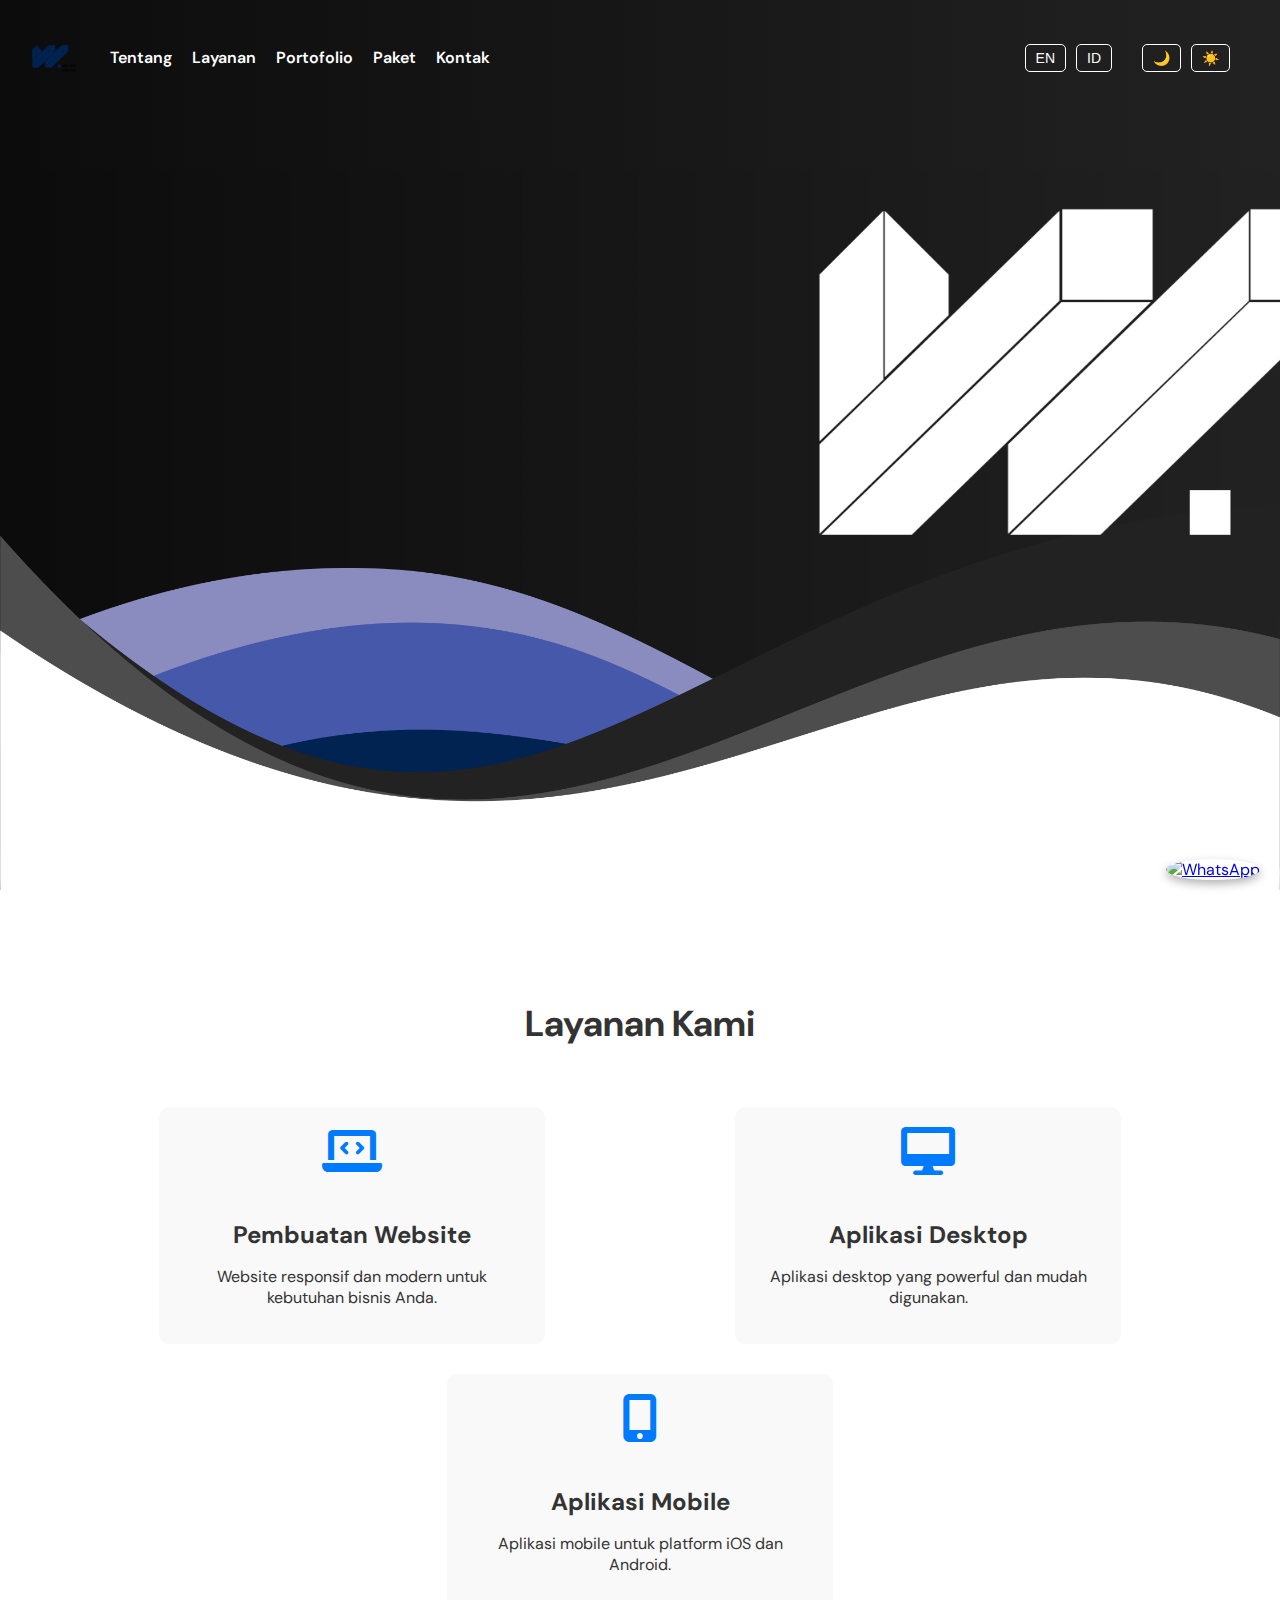
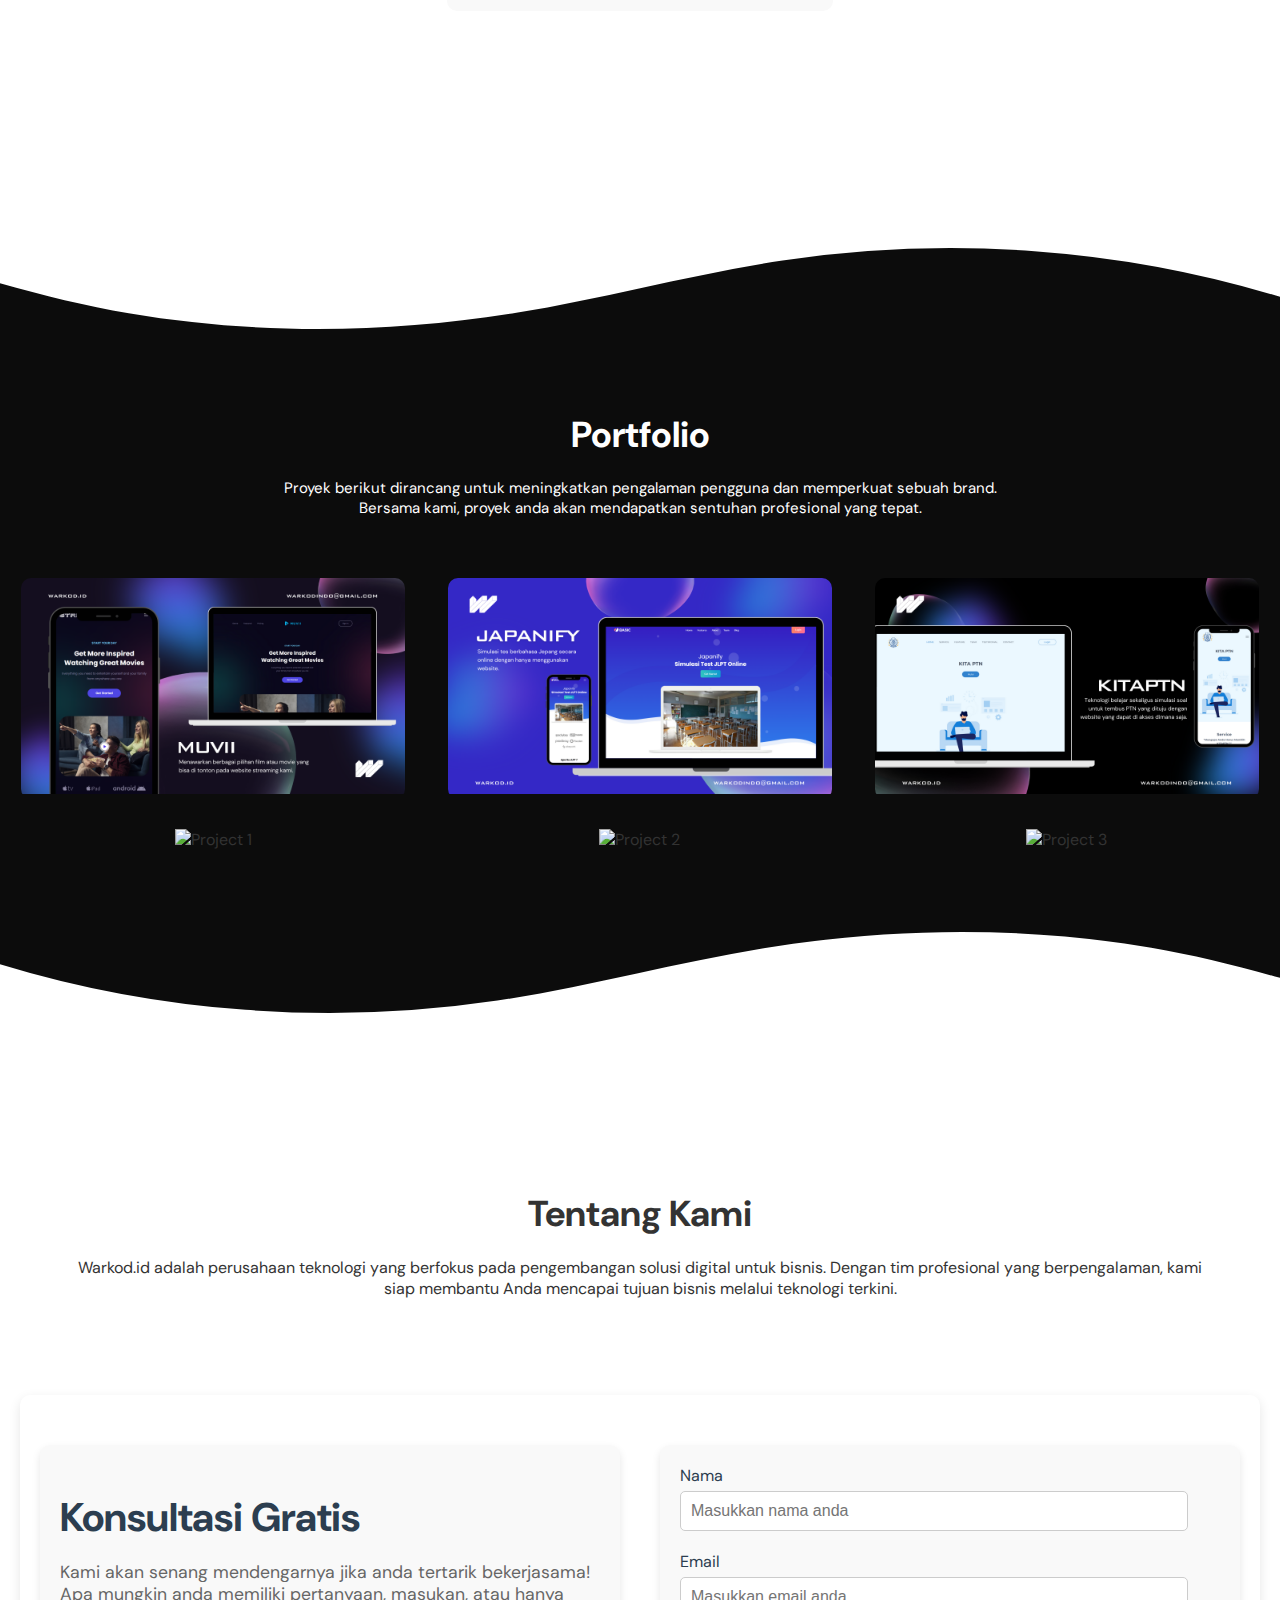
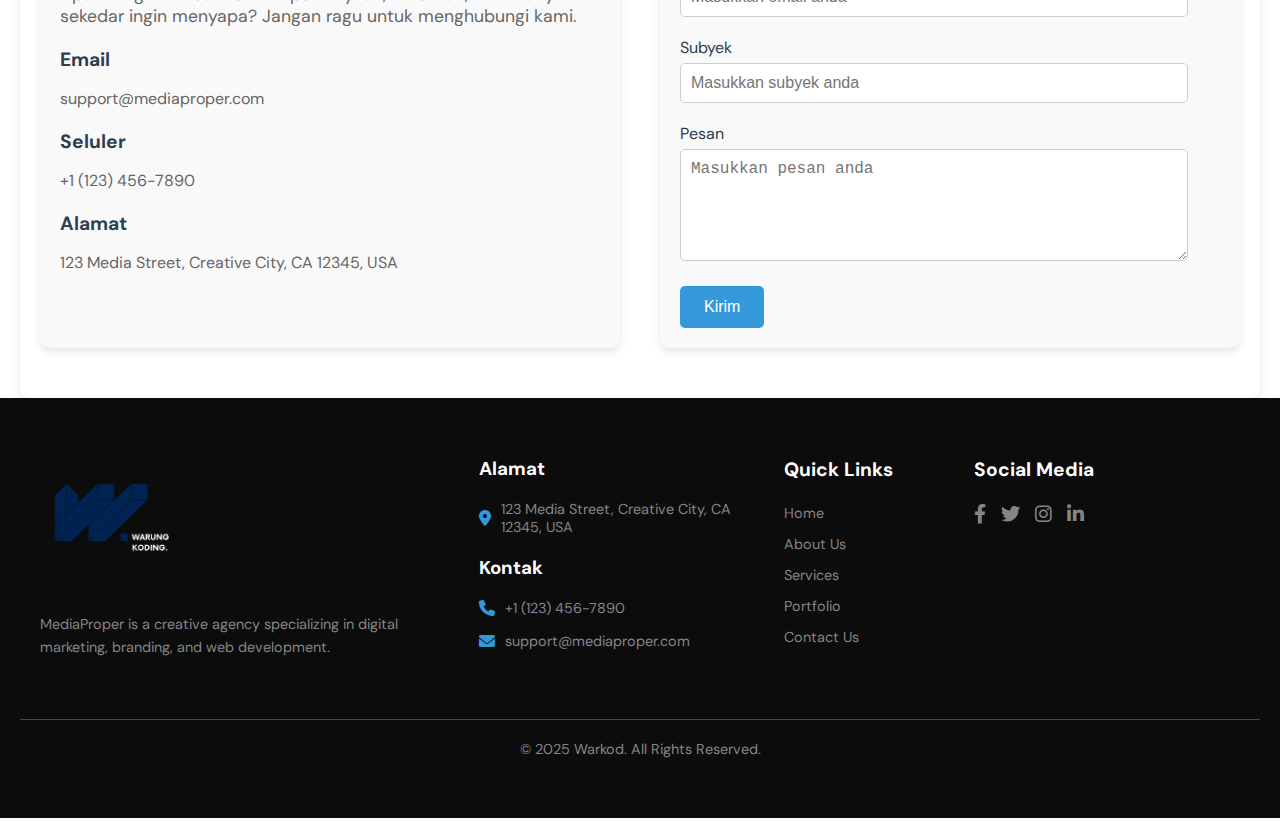
==== commit 1d56addb: "update homepage" ====
--- a/index.html
+++ b/index.html
@@ -145,23 +145,23 @@
         </p>
         <div class="portfolio-grid">
           <div class="portfolio-item animate__animated">
-            <img src="assets/project 1.png" alt="Project 1" />
-            <div class="overlay">
-              <p>Silva Beauty</p>
-              <a href="#" class="view-button">Lihat Detail</a>
-            </div>
-          </div>
-          <div class="portfolio-item animate__animated">
-            <img src="assets/project 2.png" alt="Project 2" />
-            <div class="overlay">
-              <p>Big Burger</p>
-              <a href="#" class="view-button">Lihat Detail</a>
-            </div>
-          </div>
-          <div class="portfolio-item animate__animated">
-            <img src="assets/project 3.png" alt="Project 3" />
-            <div class="overlay">
-              <p>Buiva Skin</p>
+            <img src="assets/1.png" alt="Project 1" />
+            <div class="overlay">
+              <p>Muvii</p>
+              <a href="#" class="view-button">Lihat Detail</a>
+            </div>
+          </div>
+          <div class="portfolio-item animate__animated">
+            <img src="assets/2.png" alt="Project 2" />
+            <div class="overlay">
+              <p>Japanify</p>
+              <a href="#" class="view-button">Lihat Detail</a>
+            </div>
+          </div>
+          <div class="portfolio-item animate__animated">
+            <img src="assets/3.png" alt="Project 3" />
+            <div class="overlay">
+              <p>KitaPTN</p>
               <a href="#" class="view-button">Lihat Detail</a>
             </div>
           </div>
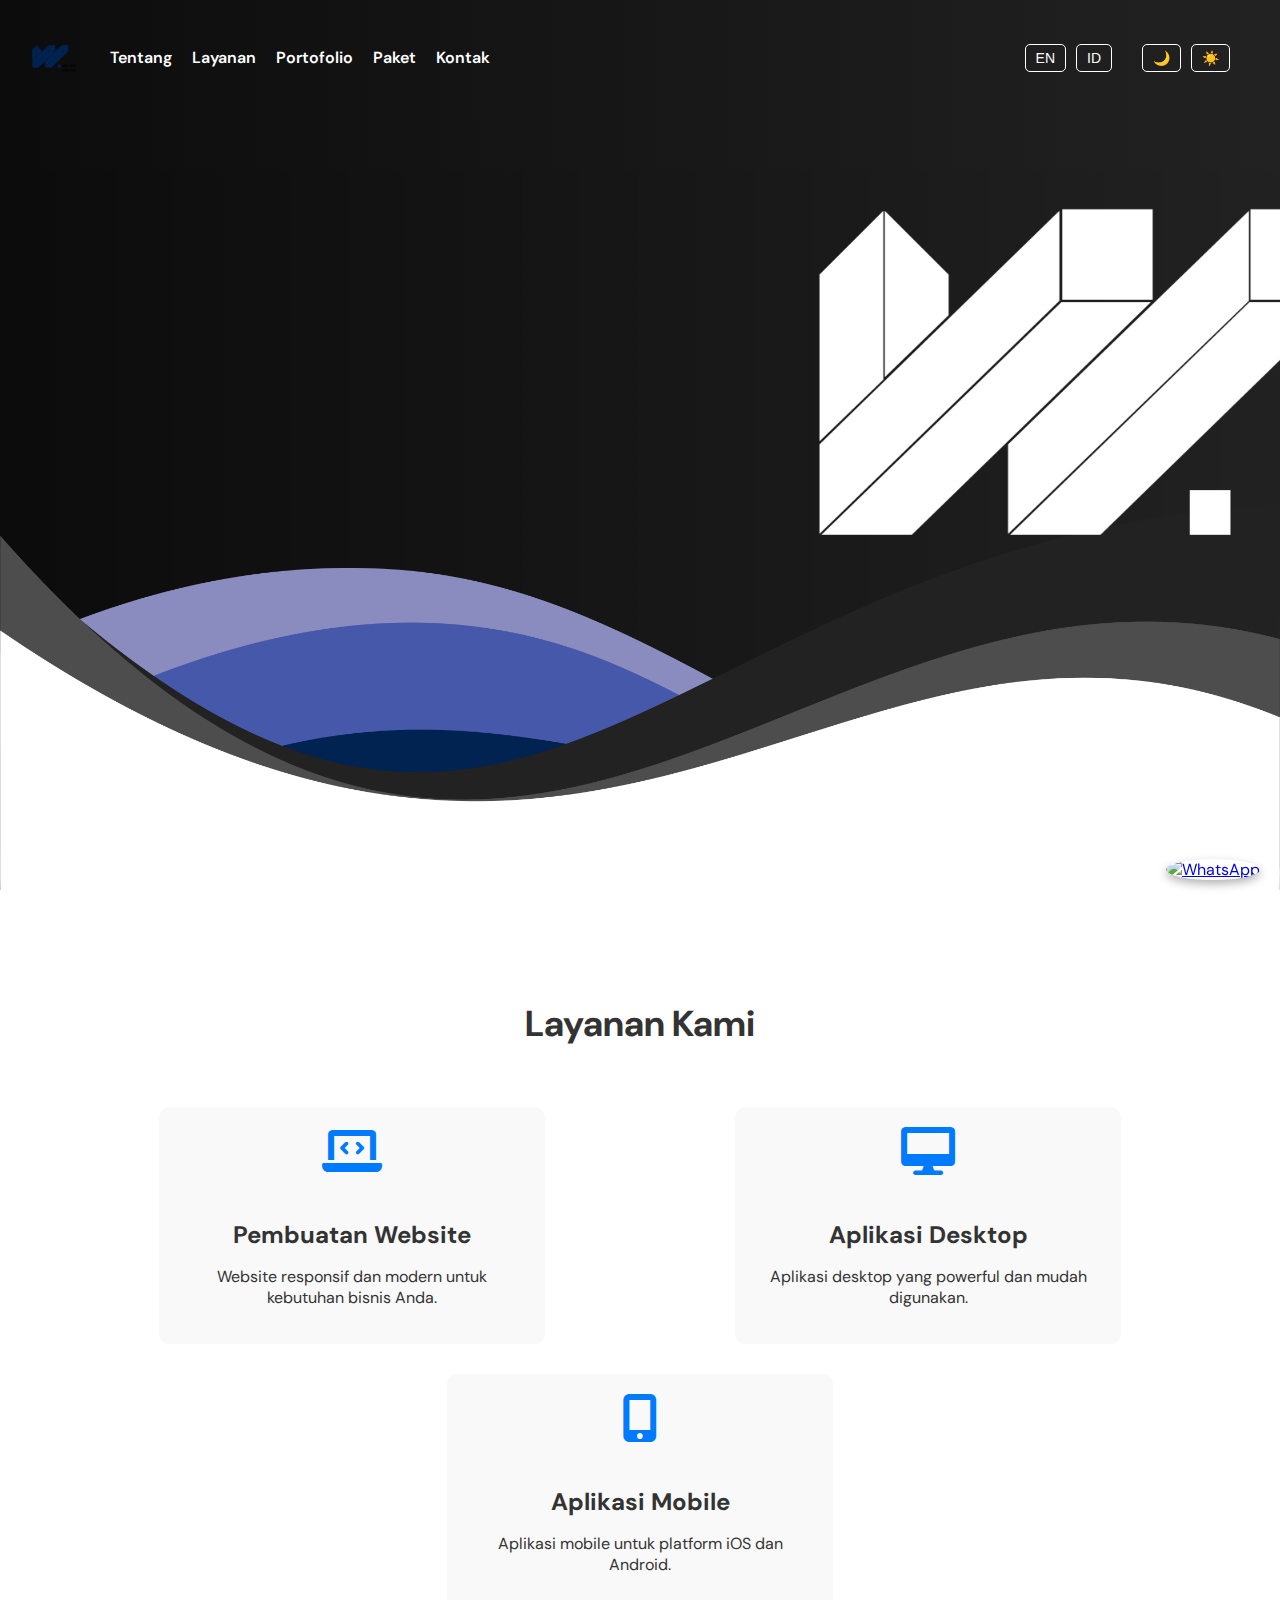
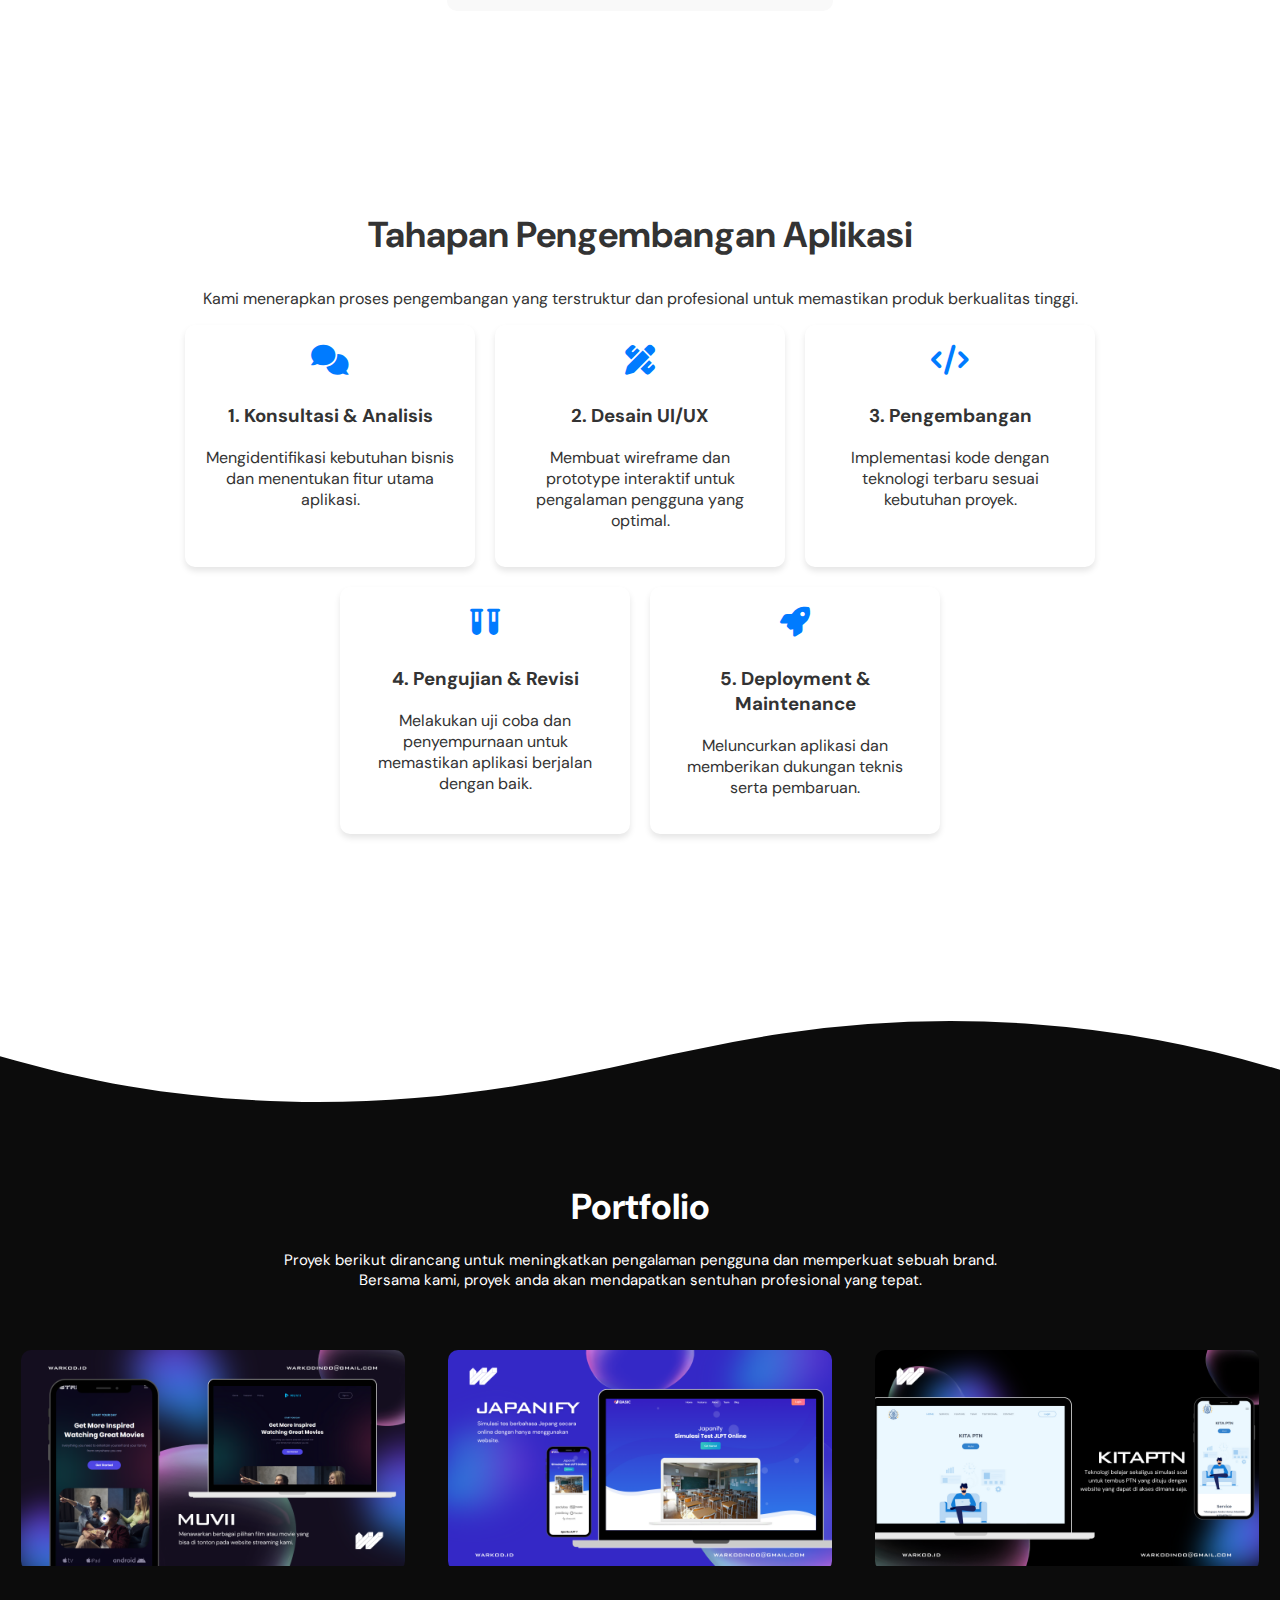
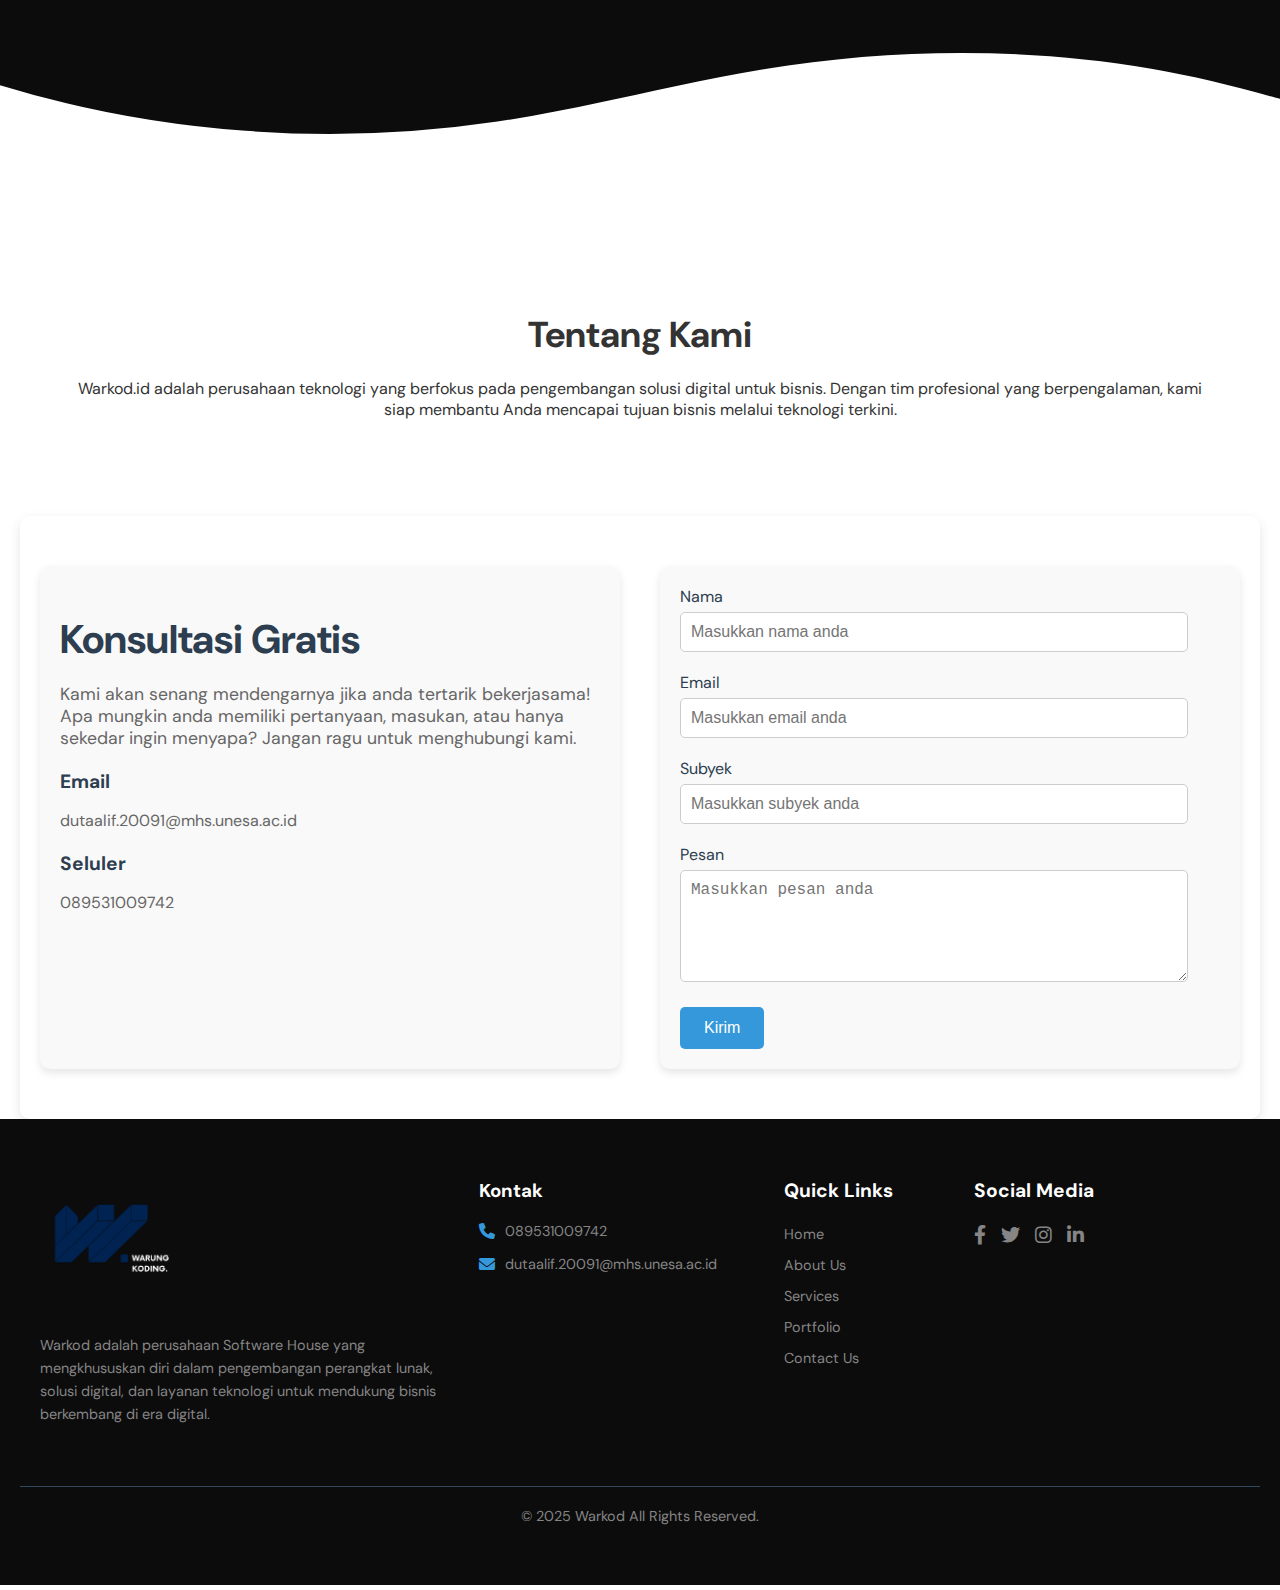
==== commit 946ea53b: "Update Tahapan pengembangan aplikasi" ====
--- a/index.html
+++ b/index.html
@@ -120,6 +120,61 @@
       </div>
     </section>
 
+    <!-- Tahapan Pengembangan Aplikasi -->
+    <section id="development-stages" class="development">
+      <div class="container">
+        <h2 class="animate__animated animate__fadeInUp">
+          Tahapan Pengembangan Aplikasi
+        </h2>
+        <p class="animate__animated animate__fadeInUp">
+          Kami menerapkan proses pengembangan yang terstruktur dan profesional
+          untuk memastikan produk berkualitas tinggi.
+        </p>
+        <div class="stages">
+          <div class="stage animate__animated animate__fadeInUp">
+            <i class="fas fa-comments"></i>
+            <h3>1. Konsultasi & Analisis</h3>
+            <p>
+              Mengidentifikasi kebutuhan bisnis dan menentukan fitur utama
+              aplikasi.
+            </p>
+          </div>
+          <div class="stage animate__animated animate__fadeInUp">
+            <i class="fas fa-pencil-ruler"></i>
+            <h3>2. Desain UI/UX</h3>
+            <p>
+              Membuat wireframe dan prototype interaktif untuk pengalaman
+              pengguna yang optimal.
+            </p>
+          </div>
+          <div class="stage animate__animated animate__fadeInUp">
+            <i class="fas fa-code"></i>
+            <h3>3. Pengembangan</h3>
+            <p>
+              Implementasi kode dengan teknologi terbaru sesuai kebutuhan
+              proyek.
+            </p>
+          </div>
+          <div class="stage animate__animated animate__fadeInUp">
+            <i class="fas fa-vials"></i>
+            <h3>4. Pengujian & Revisi</h3>
+            <p>
+              Melakukan uji coba dan penyempurnaan untuk memastikan aplikasi
+              berjalan dengan baik.
+            </p>
+          </div>
+          <div class="stage animate__animated animate__fadeInUp">
+            <i class="fas fa-rocket"></i>
+            <h3>5. Deployment & Maintenance</h3>
+            <p>
+              Meluncurkan aplikasi dan memberikan dukungan teknis serta
+              pembaruan.
+            </p>
+          </div>
+        </div>
+      </div>
+    </section>
+
     <!-- Portfolio -->
     <section id="portfolio" class="portfolio">
       <div class="wave">
@@ -165,27 +220,27 @@
               <a href="#" class="view-button">Lihat Detail</a>
             </div>
           </div>
-          <div class="portfolio-item animate__animated">
+          <!-- <div class="portfolio-item animate__animated">
             <img src="assets/project 4.png" alt="Project 1" />
             <div class="overlay">
               <p>Borcelle Hotel</p>
               <a href="#" class="view-button">Lihat Detail</a>
             </div>
-          </div>
-          <div class="portfolio-item animate__animated">
+          </div> -->
+          <!-- <div class="portfolio-item animate__animated">
             <img src="assets/project 5.png" alt="Project 2" />
             <div class="overlay">
               <p>Cretia Furniture</p>
               <a href="#" class="view-button">Lihat Detail</a>
             </div>
-          </div>
-          <div class="portfolio-item animate__animated">
+          </div> -->
+          <!-- <div class="portfolio-item animate__animated">
             <img src="assets/project 6.png" alt="Project 3" />
             <div class="overlay">
               <p>Larana Fashion</p>
               <a href="#" class="view-button">Lihat Detail</a>
             </div>
-          </div>
+          </div> -->
         </div>
       </div>
       <div class="wave-2">
@@ -229,15 +284,11 @@
           </p>
           <div class="info-item">
             <h3>Email</h3>
-            <p>support@mediaproper.com</p>
+            <p>dutaalif.20091@mhs.unesa.ac.id</p>
           </div>
           <div class="info-item">
             <h3>Seluler</h3>
-            <p>+1 (123) 456-7890</p>
-          </div>
-          <div class="info-item">
-            <h3>Alamat</h3>
-            <p>123 Media Street, Creative City, CA 12345, USA</p>
+            <p>089531009742</p>
           </div>
         </div>
 
@@ -299,24 +350,18 @@
             <img src="assets/footer-logo.png" alt="MediaProper Logo" />
           </div>
           <p class="footer-description">
-            MediaProper is a creative agency specializing in digital marketing,
-            branding, and web development.
+            Warkod adalah perusahaan Software House yang mengkhususkan diri dalam pengembangan perangkat lunak, solusi digital, dan layanan teknologi untuk mendukung bisnis berkembang di era digital.
           </p>
         </div>
 
         <!-- Bagian Kiri: Kontak -->
         <div class="footer-left">
-          <h3>Alamat</h3>
-          <ul class="footer-contact-info">
-            <li>
-              <i class="fas fa-map-marker-alt"></i> 123 Media Street, Creative
-              City, CA 12345, USA
-            </li>
-          </ul>
           <h3>Kontak</h3>
           <ul class="footer-contact-info">
-            <li><i class="fas fa-phone"></i> +1 (123) 456-7890</li>
-            <li><i class="fas fa-envelope"></i> support@mediaproper.com</li>
+            <li><i class="fas fa-phone"></i>089531009742</li>
+            <li>
+              <i class="fas fa-envelope"></i>dutaalif.20091@mhs.unesa.ac.id
+            </li>
           </ul>
         </div>
 
@@ -350,12 +395,12 @@
 
       <!-- Bagian Bawah: Copyright -->
       <div class="footer-bottom">
-        <p>&copy; 2025 Warkod. All Rights Reserved.</p>
+        <p>&copy; 2025 Warkod All Rights Reserved.</p>
       </div>
     </footer>
 
     <a
-      href="https://wa.me/6281234567890?text=Halo,%20saya%20tertarik%20dengan%20jasa%20software%20Anda.%20Bisakah%20saya%20mendapatkan%20informasi%20lebih%20lanjut?"
+      href="https://wa.me/6289531009742?text=Halo,%20saya%20tertarik%20dengan%20jasa%20software%20Anda.%20Bisakah%20saya%20mendapatkan%20informasi%20lebih%20lanjut?"
       class="whatsapp-float"
       target="_blank"
     >
--- a/styles.css
+++ b/styles.css
@@ -326,6 +326,43 @@
   margin-bottom: 10px;
 }
 
+.development {
+  text-align: center;
+  padding: 60px 20px;
+  background: #fff;
+}
+
+.development h2 {
+  font-size: 36px;
+}
+
+.stages {
+  display: flex;
+  flex-wrap: wrap;
+  justify-content: center;
+  gap: 20px;
+}
+
+.stage {
+  background: #fff;
+  padding: 20px;
+  width: 250px;
+  border-radius: 10px;
+  box-shadow: 0 4px 6px rgba(0, 0, 0, 0.1);
+  transition: transform 0.3s ease;
+}
+
+.stage:hover {
+  transform: translateY(-5px);
+}
+
+.stage i {
+  font-size: 30px;
+  color: #007bff;
+  margin-bottom: 10px;
+}
+
+
 /* Wave */
 .wave {
   position: relative; /* Mengatur posisi relatif untuk kontrol lebih lanjut */
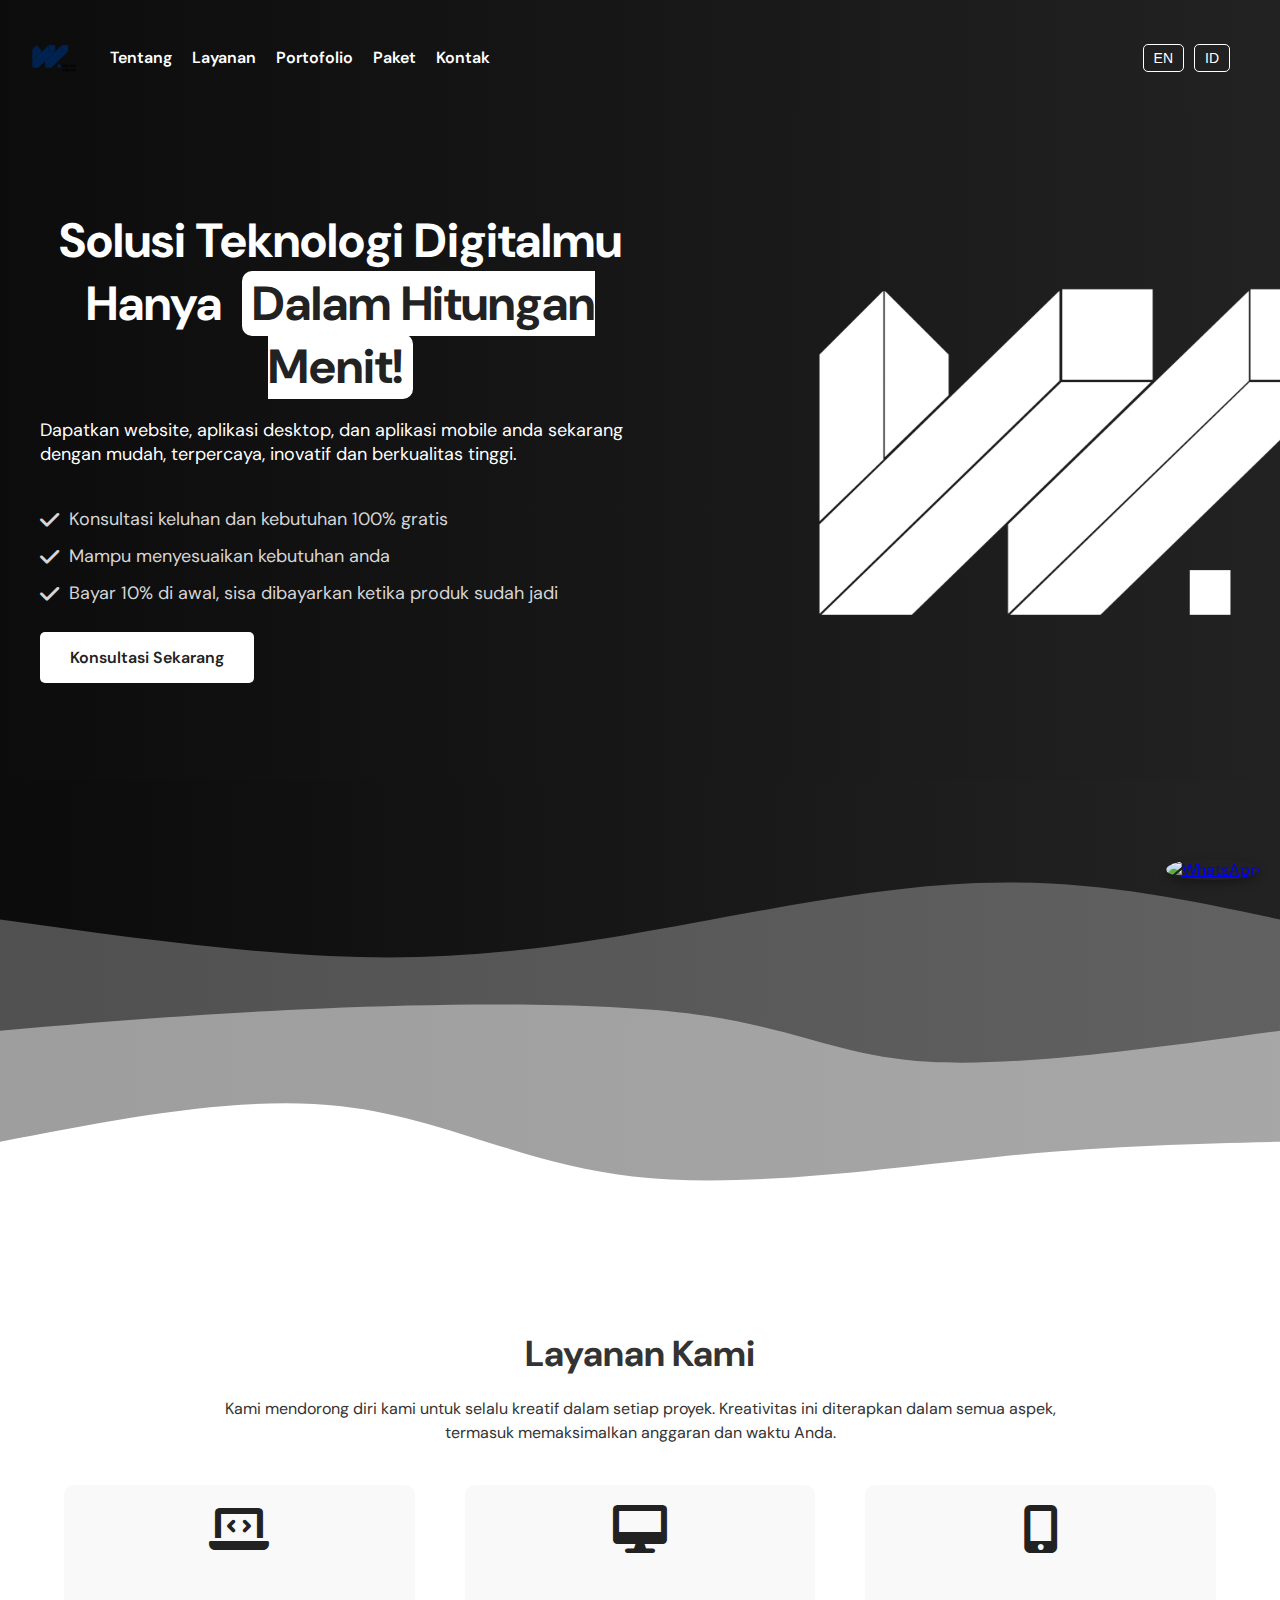
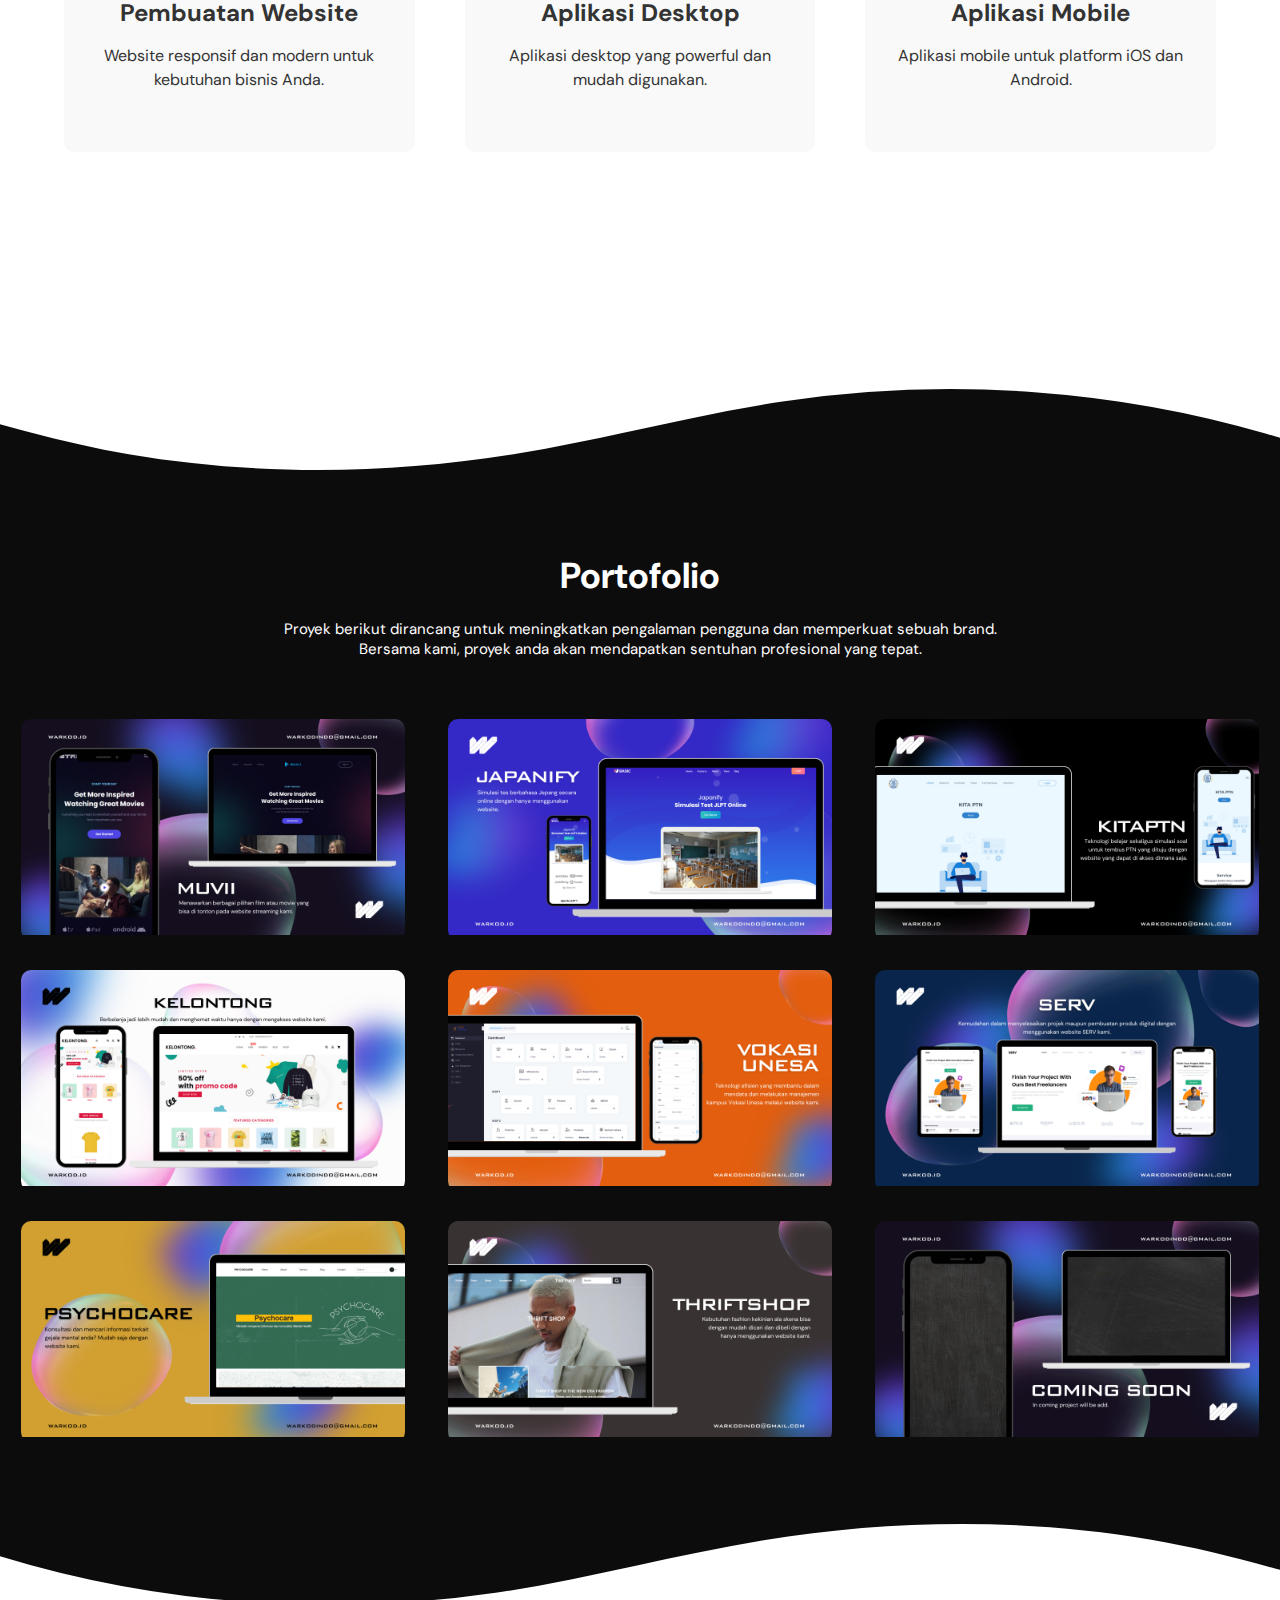
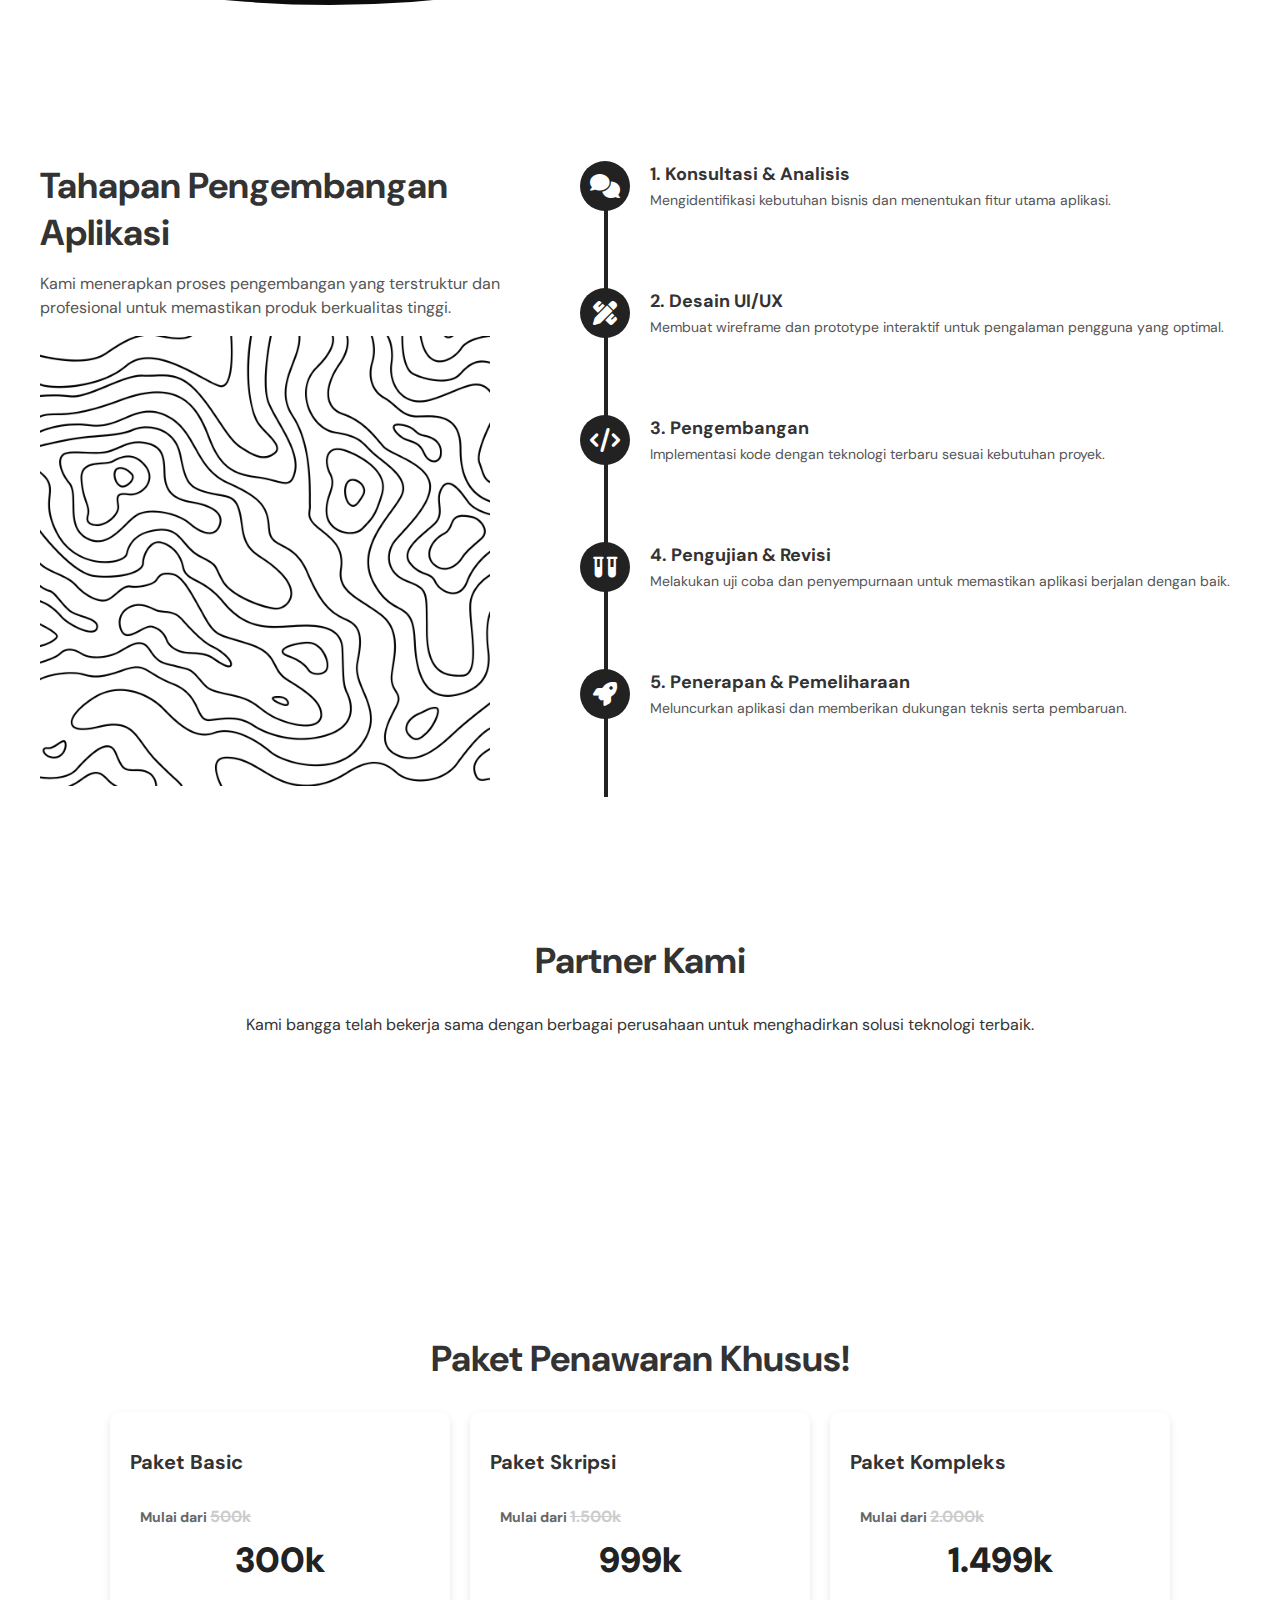
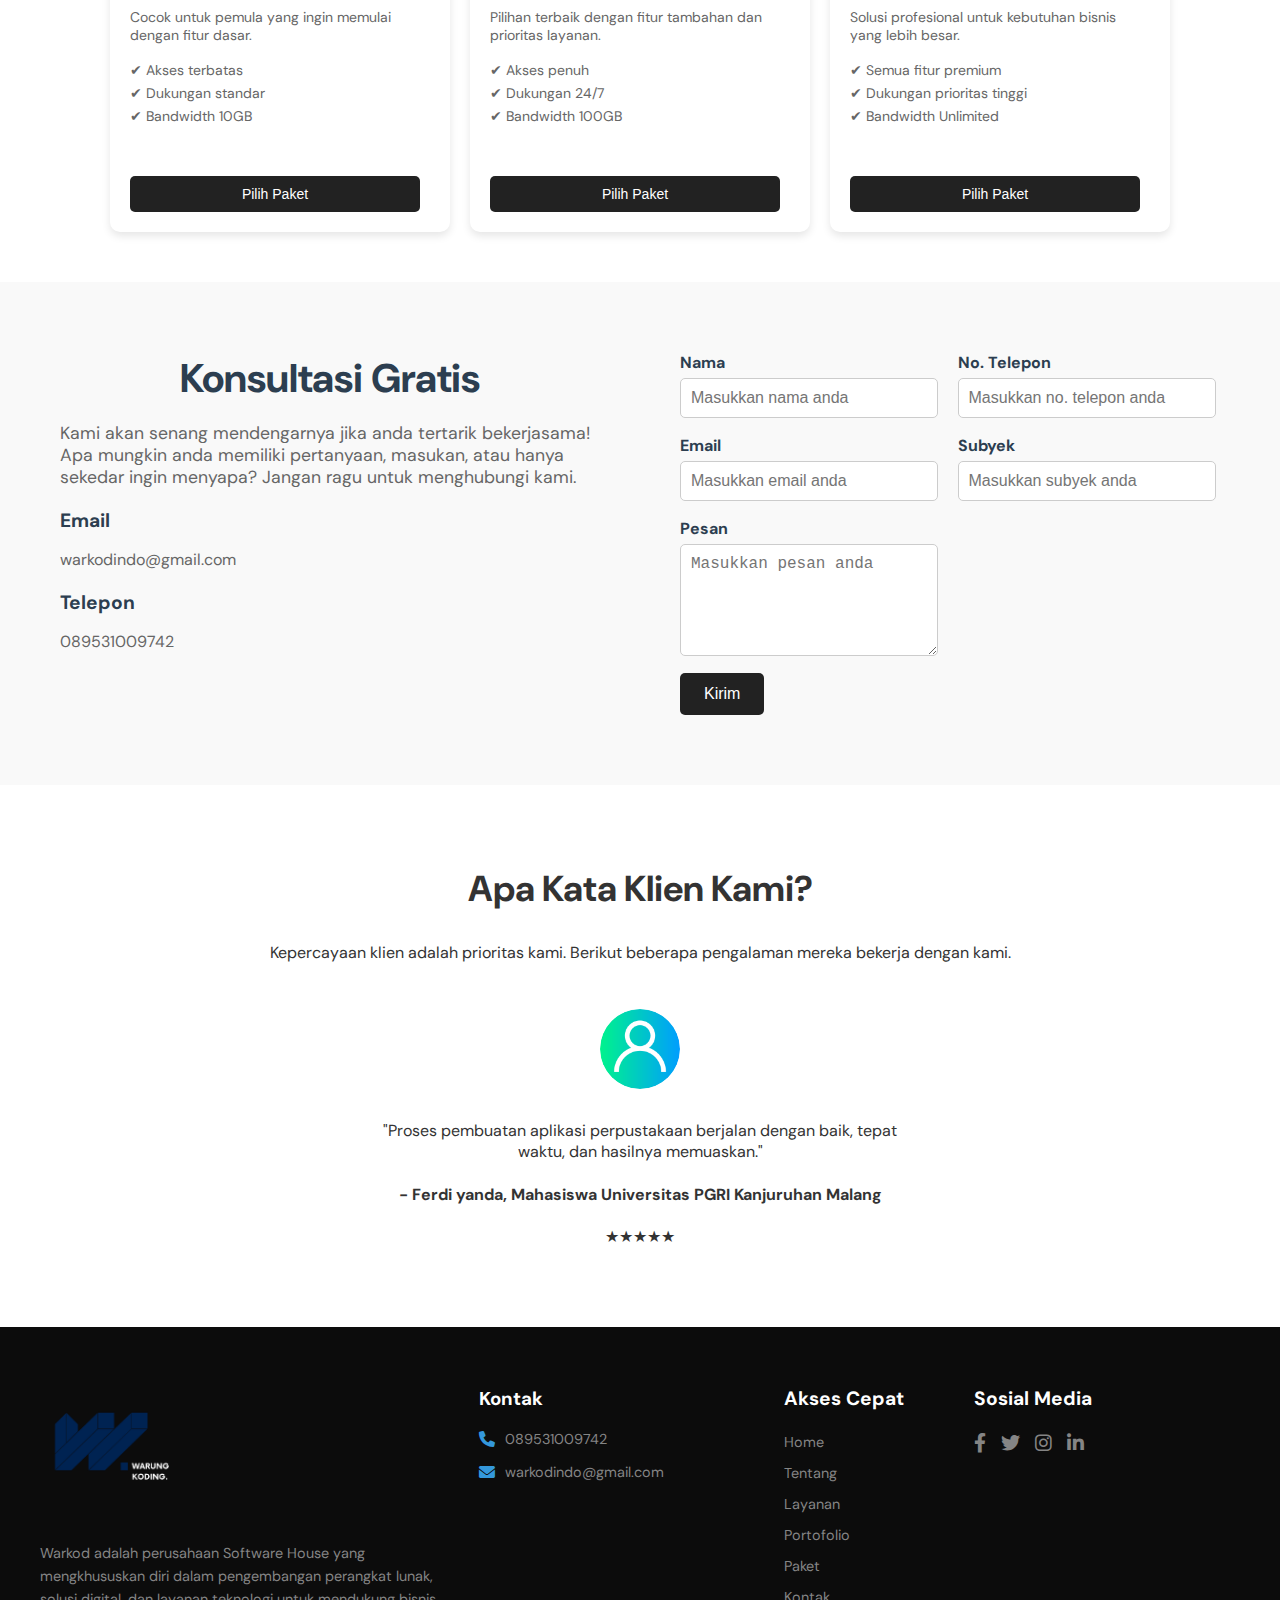
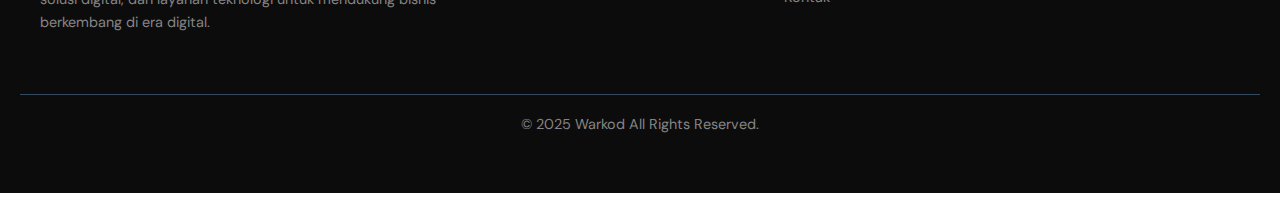
==== commit 2276ae60: "add update project from another repo: new design, feature, assets, animation, etc." ====
--- a/index.html
+++ b/index.html
@@ -1,9 +1,9 @@
 <!DOCTYPE html>
-<html lang="id">
+<html lang="en">
   <head>
     <meta charset="UTF-8" />
     <meta name="viewport" content="width=device-width, initial-scale=1.0" />
-    <title>WARKOD.ID - Solusi Teknologi untuk Bisnis Anda</title>
+    <title>WARKOD - Solusi Teknologi untuk Bisnis Anda</title>
     <link rel="icon" href="assets/footer-logo.png" type="image/x-icon" />
     <link rel="stylesheet" href="styles.css" />
     <link
@@ -21,15 +21,20 @@
       href="https://fonts.googleapis.com/css2?family=DM+Sans:ital,opsz,wght@0,9..40,100..1000;1,9..40,100..1000&family=Playfair+Display:ital,wght@0,400..900;1,400..900&display=swap"
       rel="stylesheet"
     />
+    <link
+      rel="stylesheet"
+      href="https://cdn.jsdelivr.net/npm/swiper@11/swiper-bundle.min.css"
+    />
   </head>
-  <body>
+  <body class="darkmode">
     <!-- Header -->
     <header>
       <div class="header-left">
         <div class="logo">
           <img src="assets/logo.png" alt="Logo" />
         </div>
-        <nav>
+        <button class="hamburger-menu">&#9776;</button>
+        <nav class="nav-menu">
           <ul>
             <li><a href="#">Tentang</a></li>
             <li><a href="#">Layanan</a></li>
@@ -44,10 +49,6 @@
           <button id="lang-en">EN</button>
           <button id="lang-id">ID</button>
         </div>
-        <div class="theme-switcher">
-          <button id="dark-mode">🌙</button>
-          <button id="light-mode">☀️</button>
-        </div>
       </div>
     </header>
 
@@ -56,30 +57,45 @@
       <div class="hero-container">
         <div class="hero-content">
           <h1 class="animate__animated animate__fadeInUp">
-            Solusi Teknologi Digitalmu Hanya<span class="highlight"
+            <span class="translate" key="hero-title"
+              >Solusi Teknologi Digitalmu Hanya</span
+            >
+            <span class="highlight translate" key="hero-highlight"
               >Dalam Hitungan Menit!</span
             >
           </h1>
-          <p class="animate__animated animate__fadeInUp">
+          <p
+            class="animate__animated animate__fadeInUp translate"
+            key="hero-subtitle"
+          >
             Dapatkan website, aplikasi desktop, dan aplikasi mobile anda
             sekarang dengan mudah, terpercaya, inovatif dan berkualitas tinggi.
           </p>
           <ul class="animate__animated animate__fadeInUp">
             <li>
-              <i class="fa-solid fa-check"></i>Konsultasi keluhan dan kebutuhan
-              100% gratis
+              <i class="fa-solid fa-check"></i>
+              <span class="translate" key="hero-list-1"
+                >Konsultasi keluhan dan kebutuhan 100% gratis</span
+              >
             </li>
             <li>
-              <i class="fa-solid fa-check"></i>Mampu menyesuaikan kebutuhan anda
+              <i class="fa-solid fa-check"></i>
+              <span class="translate" key="hero-list-2"
+                >Mampu menyesuaikan kebutuhan anda</span
+              >
             </li>
             <li>
-              <i class="fa-solid fa-check"></i>Bayar 10% di awal, sisa
-              dibayarkan ketika produk sudah jadi
+              <i class="fa-solid fa-check"></i>
+              <span class="translate" key="hero-list-3"
+                >Bayar 10% di awal, sisa dibayarkan ketika produk sudah
+                jadi</span
+              >
             </li>
           </ul>
           <a
             href="#services"
-            class="cta-button animate__animated animate__fadeInUp"
+            class="cta-button animate__animated animate__fadeInUp translate"
+            key="hero-button"
             >Konsultasi Sekarang</a
           >
         </div>
@@ -94,12 +110,68 @@
     </section>
 
     <!-- Background Transition -->
-    <img src="assets/bg.png" alt="" class="background-transition" />
+    <div>
+      <svg
+        width="100%"
+        height="100%"
+        id="svg"
+        viewBox="0 0 1440 490"
+        xmlns="http://www.w3.org/2000/svg"
+        class="transition duration-300 ease-in-out delay-150"
+      >
+        <defs>
+          <linearGradient id="gradient" x1="100%" y1="50%" x2="0%" y2="50%">
+            <stop offset="5%" stop-color="#0c0c0c"></stop>
+            <stop offset="95%" stop-color="#222222"></stop>
+          </linearGradient>
+        </defs>
+        <path
+          d="M 0,500 L 0,93 C 96.03571428571428,90.89285714285714 192.07142857142856,88.78571428571428 319,76 C 445.92857142857144,63.214285714285715 603.75,39.75 728,54 C 852.25,68.25 942.9285714285716,120.21428571428572 1056,133 C 1169.0714285714284,145.78571428571428 1304.5357142857142,119.39285714285714 1440,93 L 1440,500 L 0,500 Z"
+          stroke="none"
+          stroke-width="0"
+          fill="url(#gradient)"
+          fill-opacity="0.4"
+          class="transition-all duration-300 ease-in-out delay-150 path-0"
+          transform="rotate(-180 720 250)"
+        ></path>
+        <defs>
+          <linearGradient id="gradient" x1="100%" y1="50%" x2="0%" y2="50%">
+            <stop offset="5%" stop-color="#0c0c0c"></stop>
+            <stop offset="95%" stop-color="#222222"></stop>
+          </linearGradient>
+        </defs>
+        <path
+          d="M 0,500 L 0,218 C 147.92857142857142,197.57142857142856 295.85714285714283,177.14285714285714 395,183 C 494.14285714285717,188.85714285714286 544.4999999999999,220.99999999999997 655,236 C 765.5000000000001,251.00000000000003 936.1428571428571,248.85714285714286 1077,243 C 1217.857142857143,237.14285714285714 1328.9285714285716,227.57142857142856 1440,218 L 1440,500 L 0,500 Z"
+          stroke="none"
+          stroke-width="0"
+          fill="url(#gradient)"
+          fill-opacity="0.53"
+          class="transition-all duration-300 ease-in-out delay-150 path-1"
+          transform="rotate(-180 720 250)"
+        ></path>
+        <defs>
+          <linearGradient id="gradient" x1="100%" y1="50%" x2="0%" y2="50%">
+            <stop offset="5%" stop-color="#0c0c0c"></stop>
+            <stop offset="95%" stop-color="#222222"></stop>
+          </linearGradient>
+        </defs>
+        <path
+          d="M 0,500 L 0,343 C 107.28571428571428,366.07142857142856 214.57142857142856,389.14285714285717 342,384 C 469.42857142857144,378.85714285714283 617,345.5 739,325 C 861,304.5 957.4285714285713,296.85714285714283 1070,302 C 1182.5714285714287,307.14285714285717 1311.2857142857142,325.07142857142856 1440,343 L 1440,500 L 0,500 Z"
+          stroke="none"
+          stroke-width="0"
+          fill="url(#gradient)"
+          fill-opacity="1"
+          class="transition-all duration-300 ease-in-out delay-150 path-2"
+          transform="rotate(-180 720 250)"
+        ></path>
+      </svg>
+    </div>
 
     <!-- Layanan -->
     <section id="services" class="services">
       <div class="container">
         <h2 class="animate__animated">Layanan Kami</h2>
+        <p>Kami mendorong diri kami untuk selalu kreatif dalam setiap proyek. Kreativitas ini diterapkan dalam semua aspek,<br>termasuk memaksimalkan anggaran dan waktu Anda.</p>
         <div class="service-list">
           <div class="service-item animate__animated">
             <i class="fas fa-laptop-code"></i>
@@ -115,61 +187,6 @@
             <i class="fas fa-mobile-alt"></i>
             <h3>Aplikasi Mobile</h3>
             <p>Aplikasi mobile untuk platform iOS dan Android.</p>
-          </div>
-        </div>
-      </div>
-    </section>
-
-    <!-- Tahapan Pengembangan Aplikasi -->
-    <section id="development-stages" class="development">
-      <div class="container">
-        <h2 class="animate__animated animate__fadeInUp">
-          Tahapan Pengembangan Aplikasi
-        </h2>
-        <p class="animate__animated animate__fadeInUp">
-          Kami menerapkan proses pengembangan yang terstruktur dan profesional
-          untuk memastikan produk berkualitas tinggi.
-        </p>
-        <div class="stages">
-          <div class="stage animate__animated animate__fadeInUp">
-            <i class="fas fa-comments"></i>
-            <h3>1. Konsultasi & Analisis</h3>
-            <p>
-              Mengidentifikasi kebutuhan bisnis dan menentukan fitur utama
-              aplikasi.
-            </p>
-          </div>
-          <div class="stage animate__animated animate__fadeInUp">
-            <i class="fas fa-pencil-ruler"></i>
-            <h3>2. Desain UI/UX</h3>
-            <p>
-              Membuat wireframe dan prototype interaktif untuk pengalaman
-              pengguna yang optimal.
-            </p>
-          </div>
-          <div class="stage animate__animated animate__fadeInUp">
-            <i class="fas fa-code"></i>
-            <h3>3. Pengembangan</h3>
-            <p>
-              Implementasi kode dengan teknologi terbaru sesuai kebutuhan
-              proyek.
-            </p>
-          </div>
-          <div class="stage animate__animated animate__fadeInUp">
-            <i class="fas fa-vials"></i>
-            <h3>4. Pengujian & Revisi</h3>
-            <p>
-              Melakukan uji coba dan penyempurnaan untuk memastikan aplikasi
-              berjalan dengan baik.
-            </p>
-          </div>
-          <div class="stage animate__animated animate__fadeInUp">
-            <i class="fas fa-rocket"></i>
-            <h3>5. Deployment & Maintenance</h3>
-            <p>
-              Meluncurkan aplikasi dan memberikan dukungan teknis serta
-              pembaruan.
-            </p>
           </div>
         </div>
       </div>
@@ -191,7 +208,7 @@
         </svg>
       </div>
       <div class="container-porto">
-        <h2 class="animate__animated">Portfolio</h2>
+        <h2 class="animate__animated">Portofolio</h2>
         <p class="animate__animated">
           Proyek berikut dirancang untuk meningkatkan pengalaman pengguna dan
           memperkuat sebuah brand. <br />
@@ -202,45 +219,66 @@
           <div class="portfolio-item animate__animated">
             <img src="assets/1.png" alt="Project 1" />
             <div class="overlay">
-              <p>Muvii</p>
+              <p>MUVII</p>
               <a href="#" class="view-button">Lihat Detail</a>
             </div>
           </div>
           <div class="portfolio-item animate__animated">
             <img src="assets/2.png" alt="Project 2" />
             <div class="overlay">
-              <p>Japanify</p>
+              <p>JAPANIFY</p>
               <a href="#" class="view-button">Lihat Detail</a>
             </div>
           </div>
           <div class="portfolio-item animate__animated">
             <img src="assets/3.png" alt="Project 3" />
             <div class="overlay">
-              <p>KitaPTN</p>
-              <a href="#" class="view-button">Lihat Detail</a>
-            </div>
-          </div>
-          <!-- <div class="portfolio-item animate__animated">
-            <img src="assets/project 4.png" alt="Project 1" />
-            <div class="overlay">
-              <p>Borcelle Hotel</p>
-              <a href="#" class="view-button">Lihat Detail</a>
-            </div>
-          </div> -->
-          <!-- <div class="portfolio-item animate__animated">
-            <img src="assets/project 5.png" alt="Project 2" />
-            <div class="overlay">
-              <p>Cretia Furniture</p>
-              <a href="#" class="view-button">Lihat Detail</a>
-            </div>
-          </div> -->
-          <!-- <div class="portfolio-item animate__animated">
-            <img src="assets/project 6.png" alt="Project 3" />
-            <div class="overlay">
-              <p>Larana Fashion</p>
-              <a href="#" class="view-button">Lihat Detail</a>
-            </div>
-          </div> -->
+              <p>KITAPTN</p>
+              <a href="#" class="view-button">Lihat Detail</a>
+            </div>
+          </div>
+          <div class="portfolio-item animate__animated">
+            <img src="assets/4.png" alt="Project 1" />
+            <div class="overlay">
+              <p>KELONTONG</p>
+              <a href="#" class="view-button">Lihat Detail</a>
+            </div>
+          </div>
+          <div class="portfolio-item animate__animated">
+            <img src="assets/5.png" alt="Project 2" />
+            <div class="overlay">
+              <p>SIMKVI</p>
+              <a href="#" class="view-button">Lihat Detail</a>
+            </div>
+          </div>
+          <div class="portfolio-item animate__animated">
+            <img src="assets/6.png" alt="Project 3" />
+            <div class="overlay">
+              <p>SERV</p>
+              <a href="#" class="view-button">Lihat Detail</a>
+            </div>
+          </div>
+          <div class="portfolio-item animate__animated">
+            <img src="assets/7.png" alt="Project 7" />
+            <div class="overlay">
+              <p>Psychocare</p>
+              <a href="#" class="view-button">Lihat Detail</a>
+            </div>
+          </div>
+          <div class="portfolio-item animate__animated">
+            <img src="assets/8.png" alt="Project 8" />
+            <div class="overlay">
+              <p>Thriftshop</p>
+              <a href="#" class="view-button">Lihat Detail</a>
+            </div>
+          </div>
+          <div class="portfolio-item animate__animated">
+            <img src="assets/9.png" alt="Project 9" />
+            <div class="overlay">
+              <p>Coming Soon</p>
+              <a href="#" class="view-button">Lihat Detail</a>
+            </div>
+          </div>
         </div>
       </div>
       <div class="wave-2">
@@ -258,18 +296,165 @@
       </div>
     </section>
 
+    <!-- Tahapan Pengembangan Aplikasi -->
+    <section id="development-stages" class="development">
+      <div class="container-tahap step-applications">
+        <div class="judul-tahapan">
+          <h2 class="animate__animated animate__fadeInUp">
+            Tahapan Pengembangan Aplikasi
+          </h2>
+          <p class="animate__animated animate__fadeInUp">
+            Kami menerapkan proses pengembangan yang terstruktur dan profesional
+            untuk memastikan produk berkualitas tinggi.
+          </p>
+          <img src="assets/add img.png" alt="" class="animate__animated animate__fadeInUp">
+        </div>
+
+        <div class="tahapan-form">
+          <div class="timeline">
+            <div class="line"></div>
+            <div class="stage">
+                <div class="circle"><i class="fas fa-comments"></i></div>
+                <div class="stage-content">
+                  <h3>1. Konsultasi & Analisis</h3>
+                  <p>Mengidentifikasi kebutuhan bisnis dan menentukan fitur utama aplikasi.</p>
+                </div>
+            </div>
+            <div class="stage">
+                <div class="circle"><i class="fas fa-pencil-ruler"></i></div>
+                <div class="stage-content">
+                  <h3>2. Desain UI/UX</h3>
+                  <p>Membuat wireframe dan prototype interaktif untuk pengalaman pengguna yang optimal.</p>
+                </div>
+            </div>
+            <div class="stage">
+                <div class="circle"><i class="fas fa-code"></i></div>
+                <div class="stage-content">
+                  <h3>3. Pengembangan</h3>
+                  <p>Implementasi kode dengan teknologi terbaru sesuai kebutuhan proyek.</p>
+                </div>
+            </div>
+            <div class="stage">
+                <div class="circle"><i class="fas fa-vials"></i></div>
+                <div class="stage-content">
+                  <h3>4. Pengujian & Revisi</h3>
+                  <p>Melakukan uji coba dan penyempurnaan untuk memastikan aplikasi berjalan dengan baik.</p>
+                </div>
+            </div>
+            <div class="stage">
+                <div class="circle"><i class="fas fa-rocket"></i></div>
+                <div class="stage-content">
+                  <h3>5. Penerapan & Pemeliharaan</h3>
+                  <p>Meluncurkan aplikasi dan memberikan dukungan teknis serta pembaruan.</p>
+                </div>
+            </div>
+          </div>  
+        </div>
+      </div>
+    </section>
+
+    <!-- Partner Kami Section -->
+    <section id="partners" class="partners">
+      <div class="container">
+        <h2 class="animate__animated animate__fadeInUp">Partner Kami</h2>
+        <p class="animate__animated animate__fadeInUp">
+          Kami bangga telah bekerja sama dengan berbagai perusahaan untuk
+          menghadirkan solusi teknologi terbaik.
+        </p>
+        <div class="partner-logos animate__animated animate__fadeInUp">
+          <img src="assets/company/unesalogo.png" alt="Partner 1" />
+          <img src="assets/company/logovokasi.png" alt="Partner 2" />
+          <img src="assets/company/maxart-logo-01.avif" alt="Partner 3" />
+          <img
+            src="assets/company/logosahabatjepangindonesia.png"
+            alt="Partner 4"
+          />
+        </div>
+      </div>
+    </section>
+
+    <!-- Paket Penawaran -->
+    <section class="pricing-section">
+      <h1>Paket Penawaran Khusus!</h1>
+      <div class="pricing-container">
+          <div class="pricing-card">
+              <h2>Paket Basic</h2>
+              <div class="price-box">
+                  <p class="price">Mulai dari <del>500k</del></p>
+                  <span class="new-price">300k</span>
+              </div>
+              <p>Cocok untuk pemula yang ingin memulai dengan fitur dasar.</p>
+              <ul>
+                  <li>✔ Akses terbatas</li>
+                  <li>✔ Dukungan standar</li>
+                  <li>✔ Bandwidth 10GB</li>
+              </ul>
+              <button class="btn">Pilih Paket</button>
+          </div>
+  
+          <div class="pricing-card">
+              <h2>Paket Skripsi</h2>
+              <div class="price-box">
+                  <p class="price">Mulai dari <del>1.500k</del></p>
+                  <span class="new-price">999k</span>
+              </div>
+              <p>Pilihan terbaik dengan fitur tambahan dan prioritas layanan.</p>
+              <ul>
+                  <li>✔ Akses penuh</li>
+                  <li>✔ Dukungan 24/7</li>
+                  <li>✔ Bandwidth 100GB</li>
+              </ul>
+              <button class="btn">Pilih Paket</button>
+          </div>
+  
+          <div class="pricing-card">
+              <h2>Paket Kompleks</h2>
+              <div class="price-box">
+                  <p class="price">Mulai dari <del>2.000k</del></p>
+                  <span class="new-price">1.499k</span>
+              </div>
+              <p>Solusi profesional untuk kebutuhan bisnis yang lebih besar.</p>
+              <ul>
+                  <li>✔ Semua fitur premium</li>
+                  <li>✔ Dukungan prioritas tinggi</li>
+                  <li>✔ Bandwidth Unlimited</li>
+              </ul>
+              <button class="btn">Pilih Paket</button>
+          </div>
+      </div>
+  </section>  
+
     <!-- Tentang Kami -->
-    <section id="about" class="about">
+    <!-- <section id="about" class="about">
       <div class="container">
-        <h2 class="animate__animated">Tentang Kami</h2>
-        <p class="animate__animated">
-          Warkod.id adalah perusahaan teknologi yang berfokus pada pengembangan
-          solusi digital untuk bisnis. Dengan tim profesional yang
-          berpengalaman, kami siap membantu Anda mencapai tujuan bisnis melalui
-          teknologi terkini.
-        </p>
-      </div>
-    </section>
+        <div class="contact-content">
+          <h2 class="animate__animated">Tentang Kami</h2>
+          <p class="animate__animated">
+            Warkod adalah perusahaan teknologi yang berfokus pada pengembangan
+            solusi digital untuk bisnis. Dengan tim profesional yang
+            berpengalaman, kami siap membantu Anda mencapai tujuan bisnis
+            melalui teknologi terkini.
+          </p>
+        </div>
+        <div class="team-container">
+          <div class="team-card">
+            <img src="assets/andara.png" alt="Andara Puteri Syalsabella" />
+            <h2>Andara Puteri Syalsabella</h2>
+            <p>Team Management</p>
+          </div>
+          <div class="team-card">
+            <img src="assets/duta.png" alt="Duta Alif Gunawan" />
+            <h2>Duta Alif Gunawan</h2>
+            <p>Team Management</p>
+          </div>
+          <div class="team-card">
+              <img src="https://via.placeholder.com/150" alt="Mike Johnson">
+              <h2>Mike Johnson</h2>
+              <p>Lead Designer</p>
+          </div>
+        </div>
+      </div>
+    </section> -->
 
     <!-- Kontak -->
     <section id="contact" class="contact">
@@ -284,10 +469,10 @@
           </p>
           <div class="info-item">
             <h3>Email</h3>
-            <p>dutaalif.20091@mhs.unesa.ac.id</p>
+            <p>warkodindo@gmail.com</p>
           </div>
           <div class="info-item">
-            <h3>Seluler</h3>
+            <h3>Telepon</h3>
             <p>089531009742</p>
           </div>
         </div>
@@ -306,6 +491,16 @@
               />
             </div>
             <div class="form-group">
+              <label for="name">No. Telepon</label>
+              <input
+                type="text"
+                id="phone"
+                name="phone"
+                placeholder="Masukkan no. telepon anda"
+                required
+              />
+            </div>
+            <div class="form-group">
               <label for="email">Email</label>
               <input
                 type="email"
@@ -335,8 +530,42 @@
                 required
               ></textarea>
             </div>
-            <button type="submit" class="submit-btn">Kirim</button>
+            <div class="btn-submit">
+              <button type="submit" class="submit-btn">Kirim</button>
+            </div>
           </form>
+        </div>
+      </div>
+    </section>
+
+    <!-- Testimoni -->
+    <section id="testimonials" class="testimonials">
+      <div class="container">
+        <h2 class="animate__animated animate__fadeInUp">
+          Apa Kata Klien Kami?
+        </h2>
+        <p class="animate__animated animate__fadeInUp">
+          Kepercayaan klien adalah prioritas kami. Berikut beberapa pengalaman
+          mereka bekerja dengan kami.
+        </p>
+        <div class="swiper testimonial-slider">
+          <div class="swiper-wrapper">
+            <div class="swiper-slide testimonial-item">
+              <img src="assets/user.png" alt="Ferdi yanda" />
+              <p>
+                "Proses pembuatan aplikasi perpustakaan berjalan dengan baik, tepat
+                waktu, dan hasilnya memuaskan."
+              </p>
+              <h4>
+                - Ferdi yanda, Mahasiswa Universitas PGRI Kanjuruhan Malang
+              </h4>
+              <div class="stars">★★★★★</div>
+            </div>
+          </div>
+          <!-- Navigasi Slider -->
+          <div class="swiper-button-next"></div>
+          <div class="swiper-button-prev"></div>
+          <div class="swiper-pagination"></div>
         </div>
       </div>
     </section>
@@ -350,7 +579,9 @@
             <img src="assets/footer-logo.png" alt="MediaProper Logo" />
           </div>
           <p class="footer-description">
-            Warkod adalah perusahaan Software House yang mengkhususkan diri dalam pengembangan perangkat lunak, solusi digital, dan layanan teknologi untuk mendukung bisnis berkembang di era digital.
+            Warkod adalah perusahaan Software House yang mengkhususkan diri
+            dalam pengembangan perangkat lunak, solusi digital, dan layanan
+            teknologi untuk mendukung bisnis berkembang di era digital.
           </p>
         </div>
 
@@ -359,33 +590,34 @@
           <h3>Kontak</h3>
           <ul class="footer-contact-info">
             <li><i class="fas fa-phone"></i>089531009742</li>
-            <li>
-              <i class="fas fa-envelope"></i>dutaalif.20091@mhs.unesa.ac.id
-            </li>
+            <li><i class="fas fa-envelope"></i>warkodindo@gmail.com</li>
           </ul>
         </div>
 
         <!-- Bagian Tengah: Link Cepat -->
         <div class="footer-middle">
-          <h3>Quick Links</h3>
+          <h3>Akses Cepat</h3>
           <ul class="footer-links">
             <li><a href="#">Home</a></li>
-            <li><a href="#">About Us</a></li>
-            <li><a href="#">Services</a></li>
-            <li><a href="#">Portfolio</a></li>
-            <li><a href="#">Contact Us</a></li>
+            <li><a href="#">Tentang</a></li>
+            <li><a href="#">Layanan</a></li>
+            <li><a href="#">Portofolio</a></li>
+            <li><a href="#">Paket</a></li>
+            <li><a href="#">Kontak</a></li>
           </ul>
         </div>
 
         <!-- Bagian Kanan: Kontak -->
         <div class="footer-right">
-          <h3>Social Media</h3>
+          <h3>Sosial Media</h3>
           <div class="social-icons">
             <a href="#" class="social-icon"
               ><i class="fab fa-facebook-f"></i
             ></a>
             <a href="#" class="social-icon"><i class="fab fa-twitter"></i></a>
-            <a href="#" class="social-icon"><i class="fab fa-instagram"></i></a>
+            <a href="https://www.instagram.com/warkod.id" class="social-icon"
+              ><i class="fab fa-instagram"></i
+            ></a>
             <a href="#" class="social-icon"
               ><i class="fab fa-linkedin-in"></i
             ></a>
@@ -411,6 +643,16 @@
       />
     </a>
 
+    <script src="https://cdn.jsdelivr.net/npm/swiper@11/swiper-bundle.min.js"></script>
+
     <script src="scripts.js"></script>
+
+    <script src="animation-logo-company.js"></script>
+
+    <script src="menu-mobile.js"></script>
+
+    <script src="ubah-bahasa.js"></script>
+
+    <script src="slider.js"></script>
   </body>
 </html>
--- a/styles.css
+++ b/styles.css
@@ -1,9 +1,28 @@
 /* General Styles */
+/* :root {
+  --base-color:white;
+  --base-variant:#e8e9ed
+  --text-color: #333;
+  --secondary-text: #232738;
+  --primary-color: #3a435d;
+  --accent-color: #0071ff;
+} */
+
+/* .darkmode {
+  --base-color: black;
+  --base-variant:#e8e9ed
+  --text-color: #333;
+  --secondary-text: #232738;
+  --primary-color: #3a435d;
+  --accent-color: #0071ff;
+} */
+
 body {
   font-family: "DM Sans", sans-serif;
   margin: 0;
   padding: 0;
   box-sizing: border-box;
+  background-color: white;
   color: #333;
 }
 
@@ -19,16 +38,12 @@
   justify-content: space-between;
   align-items: center;
   padding: 20px;
-  background: linear-gradient(
-    to right,
-    #0c0c0c,
-    #222222
-  ); /* Default background color */
+  background: linear-gradient(to right, #0c0c0c, #222222);
   color: white;
   transition: background 0.3s ease;
-  position: sticky; /* Keeps header fixed at the top */
+  position: sticky;
   top: 0;
-  z-index: 1000; /* Ensures header stays on top of other content */
+  z-index: 1000;
 }
 
 /* Left side of the header */
@@ -148,6 +163,20 @@
   color: #fff;
 }
 
+/* Hamburger Menu */
+.hamburger-menu {
+  display: none; /* Default: tidak tampil di desktop */
+  font-size: 24px;
+  background: none;
+  border: none;
+  color: white;
+  cursor: pointer;
+  position: absolute;
+  right: 20px;
+  top: 20px;
+  z-index: 1100;
+}
+
 /* Media Query for responsiveness */
 @media (max-width: 768px) {
   header {
@@ -163,13 +192,34 @@
     margin-top: 20px;
   }
 
+  .hamburger-menu {
+    display: block; /* Tampilkan tombol hamburger */
+  }
+
+  nav {
+    display: none; /* Sembunyikan menu awalnya */
+    width: 100%;
+    background-color: #222222;
+    position: absolute;
+    top: 80px; /* Sesuaikan dengan tinggi header */
+    left: 0;
+    z-index: 1000;
+    padding: 20px 0;
+  }
+
   nav ul {
     flex-direction: column;
-    margin-top: 20px;
+    align-items: center;
+    width: 100%;
   }
 
   nav ul li {
     margin-bottom: 10px;
+  }
+
+  /* Tampilkan menu saat class active ditambahkan */
+  nav.active {
+    display: flex;
   }
 }
 
@@ -186,7 +236,8 @@
 .hero {
   background: linear-gradient(to right, #0c0c0c, #222222);
   color: #fff;
-  padding: 0;
+  padding: 80px 20px;
+  position: relative;
 }
 
 .hero h1 {
@@ -201,49 +252,36 @@
 
 .hero-content {
   max-width: 600px;
-  margin-top: -50px; /* Menggeser konten ke atas */
-}
-
-.hero-content h1 {
-  font-size: 2.5rem;
-  margin-bottom: 20px;
-  color: #fff;
-}
-
-.hero-content p {
-  font-size: 1.2rem;
-  margin-bottom: 30px;
+  margin-top: -50px;
+}
+
+.highlight {
+  background-color: #fff;
+  color: #222222;
+  padding: 1px 10px;
+  border-radius: 10px;
+  margin-left: 10px;
+}
+
+.hero ul {
+  list-style-type: none;
+  padding-left: 0;
+  margin-bottom: 40px;
+}
+
+.hero li {
   color: #d6d6d6;
-}
-
-.highlight {
-  background-color: #fff; /* Warna latar belakang putih */
-  color: #222222; /* Warna teks hitam */
-  padding: 1px 10px; /* Memberikan ruang di sekitar teks */
-  border-radius: 10px; /* Menambahkan sudut yang melengkung */
-  margin-left: 10px;
-}
-
-.hero ul {
-  list-style-type: none; /* Menghapus bullet points default */
-  padding-left: 0; /* Menghapus padding kiri */
-  margin: 0; /* Menghapus margin jika ada */
-  margin-bottom: 40px;
-}
-
-.hero li {
-  color: #d6d6d6; /* Mengubah warna teks menjadi putih */
-  font-size: 18px; /* Menyesuaikan ukuran font sesuai kebutuhan */
-  line-height: 1.5; /* Memberikan jarak antar baris */
-  margin-bottom: 10px; /* Memberikan jarak antar item dalam list */
-  display: flex;
-  align-items: center; /* Menyelaraskan ikon dan teks secara vertikal */
+  font-size: 18px;
+  line-height: 1.5;
+  margin-bottom: 10px;
+  display: flex;
+  align-items: center;
 }
 
 .hero li i {
-  color: #d6d6d6; /* Mengubah warna ikon menjadi putih */
-  margin-right: 10px; /* Memberikan jarak antara ikon dan teks */
-  font-size: 22px; /* Menyesuaikan ukuran ikon */
+  color: #d6d6d6;
+  margin-right: 10px;
+  font-size: 22px;
 }
 
 .cta-button {
@@ -271,17 +309,77 @@
   max-width: 100%;
   max-height: 500px;
   height: auto;
-  margin: 0;
-  padding: 0;
   border-radius: 10px;
 }
 
 /* Background Transition */
 .background-transition {
-  width: 100%; /* Agar gambar mengisi lebar layar */
-  height: auto; /* Menjaga proporsi gambar */
-  display: block; /* Menghilangkan jarak bawah otomatis dari gambar */
-  margin-top: -450px; /* Menambahkan jarak di atas dan bawah gambar pembatas */
+  width: 100%;
+  height: auto;
+  display: block;
+  position: absolute;
+  bottom: 0;
+  left: 0;
+  z-index: -1;
+  opacity: 0.8;
+}
+
+/* Responsive Design */
+@media (max-width: 1024px) {
+  .hero-container {
+    flex-direction: column;
+    text-align: center;
+  }
+  .hero-content {
+    margin-top: 0;
+  }
+  .hero h1 {
+    font-size: 36px;
+  }
+  .hero p {
+    font-size: 16px;
+  }
+  .hero ul {
+    text-align: left;
+    display: inline-block;
+  }
+  .hero-image {
+    margin: 20px 0 0 0;
+  }
+  .hero-image img {
+    max-height: 400px;
+  }
+}
+
+@media (max-width: 768px) {
+  .hero h1 {
+    font-size: 28px;
+  }
+  .hero p {
+    font-size: 14px;
+  }
+  .cta-button {
+    padding: 12px 20px;
+    font-size: 14px;
+  }
+  .hero-image img {
+    max-height: 300px;
+  }
+}
+
+@media (max-width: 480px) {
+  .hero h1 {
+    font-size: 24px;
+  }
+  .hero p {
+    font-size: 14px;
+  }
+  .hero-content ul {
+    padding-left: 10px;
+  }
+  .hero-image img {
+    max-height: 250px;
+  }
 }
 
 /* Services Section */
@@ -292,17 +390,25 @@
 
 .services h2 {
   font-size: 36px;
-  margin-bottom: 60px;
+  margin-bottom: 20px;
+}
+
+.services p {
+  line-height: 1.5;
+  margin-bottom: 40px;
 }
 
 .service-list {
   display: flex;
-  justify-content: space-around;
+  justify-content: center; 
   flex-wrap: wrap;
+  gap: 40px; 
 }
 
 .service-item {
-  width: 30%;
+  flex: 1 1 calc(30% - 40px); 
+  max-width: 350px; 
+  min-width: 280px;
   margin-bottom: 30px;
   padding: 20px;
   background-color: #f9f9f9;
@@ -317,7 +423,7 @@
 
 .service-item i {
   font-size: 48px;
-  color: #007bff;
+  color: #222222;
   margin-bottom: 20px;
 }
 
@@ -326,42 +432,126 @@
   margin-bottom: 10px;
 }
 
+/* Media query untuk layar lebih besar (laptop) */
+@media (min-width: 1024px) {
+  .service-list {
+    gap: 50px;
+  }
+
+  .service-item {
+    flex: 1 1 calc(30% - 50px);
+  }
+}
+
+/* Tahapan Section */
 .development {
-  text-align: center;
+  display: flex;
+  justify-content: center;
+  align-items: flex-start;
+  max-width: 1200px;
+  margin: auto;
   padding: 60px 20px;
   background: #fff;
 }
 
-.development h2 {
+.container-tahap {
+  display: flex;
+  justify-content: space-between;
+  width: 100%;
+}
+
+.judul-tahapan {
+  width: 40%;
+  text-align: left;
+}
+
+.judul-tahapan h2 {
   font-size: 36px;
-}
-
-.stages {
-  display: flex;
-  flex-wrap: wrap;
+  margin-bottom: 10px;
+}
+
+.judul-tahapan p {
+  font-size: 16px;
+  color: #555;
+  line-height: 1.5;
+}
+
+.judul-tahapan img {
+  width: 450px;
+  margin-right: 20px;
+}
+
+.tahapan-form {
+  width: 55%;
+  display: flex;
+  justify-content: flex-start;
+  position: relative;
+  margin-top: -50px;
+}
+
+.timeline {
+  width: 100%;
+  position: relative;
+}
+
+.line {
+  content: "";
+  position: absolute;
+  left: 24px;
+  width: 4px;
+  top: 80px;
+  bottom: 0;
+  background-color: #222222;
+  z-index: 1;
+}
+
+/* Jarak antar stage lebih lebar */
+.stage {
+  display: flex;
+  align-items: center;
+  margin: 80px 0;
+  position: relative;
+  padding-left: 70px;
+}
+
+.stage .circle {
+  width: 50px;
+  height: 50px;
+  background-color: #222222;
+  border-radius: 50%;
+  display: flex;
+  align-items: center;
   justify-content: center;
-  gap: 20px;
-}
-
-.stage {
-  background: #fff;
-  padding: 20px;
-  width: 250px;
-  border-radius: 10px;
-  box-shadow: 0 4px 6px rgba(0, 0, 0, 0.1);
-  transition: transform 0.3s ease;
-}
-
-.stage:hover {
-  transform: translateY(-5px);
-}
-
-.stage i {
-  font-size: 30px;
-  color: #007bff;
-  margin-bottom: 10px;
-}
-
+  color: white;
+  font-size: 24px;
+  position: absolute;
+  left: 0;
+  z-index: 2;
+}
+
+/* Membuat teks tersusun vertikal */
+.stage-content {
+  display: flex;
+  flex-direction: column;
+  gap: 5px;
+}
+
+.stage h3 {
+  font-size: 18px;
+  margin: 0;
+}
+
+.stage p {
+  font-size: 14px;
+  color: #555;
+  margin: 0;
+}
+
+.stage:hover .circle {
+  background-color: #222222;
+  transform: scale(1.2);
+  transition: 0.3s;
+}
 
 /* Wave */
 .wave {
@@ -498,9 +688,244 @@
   fill: #0c0c0c; /* Warna wave kedua */
 }
 
+.testimonials {
+  text-align: center;
+  padding: 50px 20px;
+}
+
+.testimonials h2 {
+  font-size: 36px;
+  margin-bottom: 30px;
+  color: #333;
+}
+
+.testimonial-slider {
+  max-width: 600px; 
+  margin: 0 auto; 
+}
+
+.testimonial-item {
+  background: white;
+  padding: 30px;
+  border-radius: 10px;
+  text-align: center;
+  /* box-shadow: 0 4px 8px rgba(0, 0, 0, 0.1); */
+  max-width: 90%;
+  margin: auto;
+}
+
+.testimonial-item img {
+  width: 80px;  
+  height: 80px; 
+  border-radius: 50%; 
+  object-fit: cover; 
+  margin-bottom: 10px;
+}
+
+/* Section Partner Kami */
+.partners {
+  text-align: center;
+  padding: 50px 20px;
+  background-color: #fff;
+  /* border: 1px solid #222222; */
+}
+
+.partners h2 {
+  font-size: 36px;
+  margin-bottom: 30px;
+  color: #333;
+}
+
+.partner-logos {
+  display: flex;
+  justify-content: center;
+  align-items: center;
+  flex-wrap: wrap;
+  gap: 40px;
+  padding: 20px;
+  overflow: visible;
+}
+
+.partner-logos img {
+  width: 100px;
+  height: auto;
+  display: inline-block;
+  filter: brightness(0) invert(0);
+  transition: filter 0.3s ease-in-out;
+}
+
+.partner-logos img:hover {
+  filter: none;
+}
+
+/* Grid layout untuk mobile */
+@media (max-width: 768px) {
+  .partner-logos {
+    display: grid;
+    grid-template-columns: repeat(2, 1fr);
+    gap: 20px;
+    justify-items: center;
+  }
+}
+
+.partner-logos img {
+  max-width: 150px;
+  height: auto;
+  object-fit: contain;
+  transition: transform 0.3s ease-in-out;
+  padding: 10px;
+  opacity: 0;
+  transform: translateY(20px);
+  transition: opacity 0.8s ease-out, transform 0.8s ease-out;
+}
+
+/* Efek hover */
+.partner-logos img:hover {
+  transform: scale(1.1);
+}
+
+/* Ketika logo masuk ke viewport, animasi fade-in berurutan */
+.partner-logos img.visible {
+  opacity: 1;
+  transform: translateY(0);
+}
+
+/* Paket Penawaran Section */
+.pricing-section {
+  padding: 50px 20px;
+}
+
+h1 {
+  font-size: 36px;
+  margin-bottom: 30px;
+  text-align: center;
+}
+
+.pricing-container {
+  display: flex;
+  justify-content: center;
+  gap: 20px;
+  flex-wrap: wrap;
+}
+
+/* Styling Card */
+.pricing-card {
+  position: relative;
+  background-color: white;
+  padding: 20px;
+  width: 300px;
+  height: 380px;
+  border-radius: 10px;
+  box-shadow: 0px 4px 8px rgba(0, 0, 0, 0.1);
+  transition: transform 0.3s ease, box-shadow 0.3s ease;
+  overflow: hidden;
+  display: flex;
+  flex-direction: column;
+  justify-content: space-between;
+}
+
+.pricing-card h2 {
+  font-size: 20px;
+  color: #333;
+}
+
+.pricing-card p {
+  font-size: 14px;
+  color: #666;
+}
+
+.pricing-card ul {
+  list-style: none;
+  padding: 0;
+  margin-bottom: 15px;
+  margin-top: -33px;
+}
+
+.pricing-card li {
+  font-size: 14px;
+  color: #666;
+  margin: 5px 0;
+}
+
+/* Efek Line Highlight */
+.pricing-card::before {
+  content: "";
+  position: absolute;
+  left: 50%;
+  bottom: 0;
+  width: 0%;
+  height: 4px;
+  background: #222222;
+  transition: width 0.3s ease-in-out, left 0.3s ease-in-out;
+}
+
+/* Efek saat hover */
+.pricing-card:hover {
+  transform: scale(1.05);
+  box-shadow: 0px 6px 12px rgba(0, 0, 0, 0.15);
+}
+
+.pricing-card:hover::before {
+  width: 100%;
+  left: 0;
+}
+
+/* Container harga */
+.price-box {
+    display: flex;
+    flex-direction: column;
+    align-items: center; /* Harga baru tetap di tengah */
+    justify-content: center;
+    margin: 10px 0;
+    margin-top: -30px;
+}
+
+/* Harga lama (Start From 500k) */
+.price {
+    font-size: 16px;
+    color: #555;
+    font-weight: bold;
+    margin-bottom: 5px; /* Jarak ke harga baru */
+    align-self: flex-start; /* Menggeser ke kiri */
+    text-align: left;
+    width: 100%; /* Agar teks tetap rapi */
+    padding-left: 10px; /* Beri sedikit padding agar tidak terlalu mepet */
+}
+
+/* Harga lama dicoret */
+.price del {
+    color: #ccc;
+    text-decoration: line-through;
+    font-size: 16px;
+}
+
+/* Harga baru (300k) */
+.new-price {
+    color: #222222;
+    font-size: 35px;
+    font-weight: 1000;
+    padding: 5px 10px;
+    border-radius: 5px;
+    margin-bottom: -35px;
+}
+
+.btn {
+  background-color: #222222;
+  color: white;
+  padding: 10px 15px;
+  border: none;
+  cursor: pointer;
+  border-radius: 5px;
+  transition: background 0.3s ease;
+}
+
+.btn:hover {
+  background-color: #f9f9f9;
+}
+
 /* About Section */
 .about {
-  padding: 80px 0;
+  padding: 100px 0;
   text-align: center;
 }
 
@@ -509,19 +934,61 @@
   margin-bottom: 20px;
 }
 
+.team-container {
+  display: grid;
+  grid-template-columns: repeat(auto-fit, minmax(250px, 1fr));
+  gap: 20px;
+  max-width: 100%;
+  width: 100%;
+  flex-wrap: wrap;
+  justify-content: center;
+}
+
+.team-card {
+  background: #fff;
+  border-radius: 15px;
+  box-shadow: 0 4px 8px rgba(0, 0, 0, 0.2);
+  overflow: hidden;
+  text-align: center;
+  padding: 20px;
+  transition: transform 0.3s ease;
+}
+
+.team-card img {
+  width: 100px;
+  height: 100px;
+  border-radius: 50%;
+  object-fit: cover;
+  margin-bottom: 15px;
+}
+
+.team-card h2 {
+  margin: 10px 0 5px;
+}
+
+.team-card p {
+  color: #777;
+}
+
+.team-card:hover {
+  transform: translateY(-10px);
+}
+
 /* Contact Section */
 .contact {
   padding: 50px 20px;
-  background-color: #fff;
-  max-width: 1200px;
-  margin: 0 auto;
-  box-shadow: 0 4px 12px rgba(0, 0, 0, 0.1);
-  border-radius: 10px;
+  background-color: #f9f9f9;
+  max-width: 100vw;
+  margin: 0;
+  /*box-shadow: 0 4px 12px rgba(0, 0, 0, 0.1);
+  */border-radius: 0;
 }
 
 .contact-container {
   display: flex;
   gap: 40px; /* Jarak antara informasi kontak dan form */
+  max-width: 1200px; /* Agar konten tetap terpusat */
+  margin: 0 auto; /* Tetap posisikan kontennya di tengah */
 }
 
 /* Informasi Kontak (Sebelah Kiri) */
@@ -530,11 +997,12 @@
   padding: 20px;
   background-color: #f9f9f9;
   border-radius: 10px;
-  box-shadow: 0 4px 8px rgba(0, 0, 0, 0.1);
+  /* box-shadow: 0 4px 8px rgba(0, 0, 0, 0.1); */
 }
 
 .contact-info h1 {
   font-size: 2.5rem;
+  margin-top: 0;
   margin-bottom: 10px;
   color: #2c3e50;
 }
@@ -566,11 +1034,31 @@
   padding: 20px;
   background-color: #f9f9f9;
   border-radius: 10px;
-  box-shadow: 0 4px 8px rgba(0, 0, 0, 0.1);
+  /* box-shadow: 0 4px 8px rgba(0, 0, 0, 0.1); */
+}
+
+.contact-form form {
+  display: grid;
+  grid-template-columns: repeat(2, 1fr); /* Dua kolom dengan ukuran yang sama */
+  gap: 15px; /* Jarak antar elemen */
+}
+
+.contact-form .form-group {
+  display: flex;
+  flex-direction: column;
+}
+
+.contact-form .form-group:last-child {
+  grid-column: span 2; /* Agar textarea mengambil dua kolom */
+}
+
+.contact-form .btn-submit {
+  grid-column: span 2; /* Tombol kirim juga mengambil dua kolom */
+  text-align: left; 
 }
 
 .form-group {
-  margin-bottom: 20px;
+  margin-bottom: 2px;
 }
 
 .form-group label {
@@ -578,6 +1066,7 @@
   font-size: 1rem;
   margin-bottom: 5px;
   color: #2c3e50;
+  font-weight: bold;
 }
 
 .form-group input,
@@ -598,7 +1087,7 @@
 }
 
 .submit-btn {
-  background-color: #3498db;
+  background-color: #222222;
   color: #fff;
   padding: 12px 24px;
   font-size: 1rem;
@@ -609,7 +1098,7 @@
 }
 
 .submit-btn:hover {
-  background-color: #2980b9;
+  background-color: #fff;
 }
 
 /* Responsif untuk Layar Kecil */
@@ -810,7 +1299,6 @@
     transform: scale(1);
   }
 }
-
 
 .whatsapp-tooltip {
   position: absolute;
